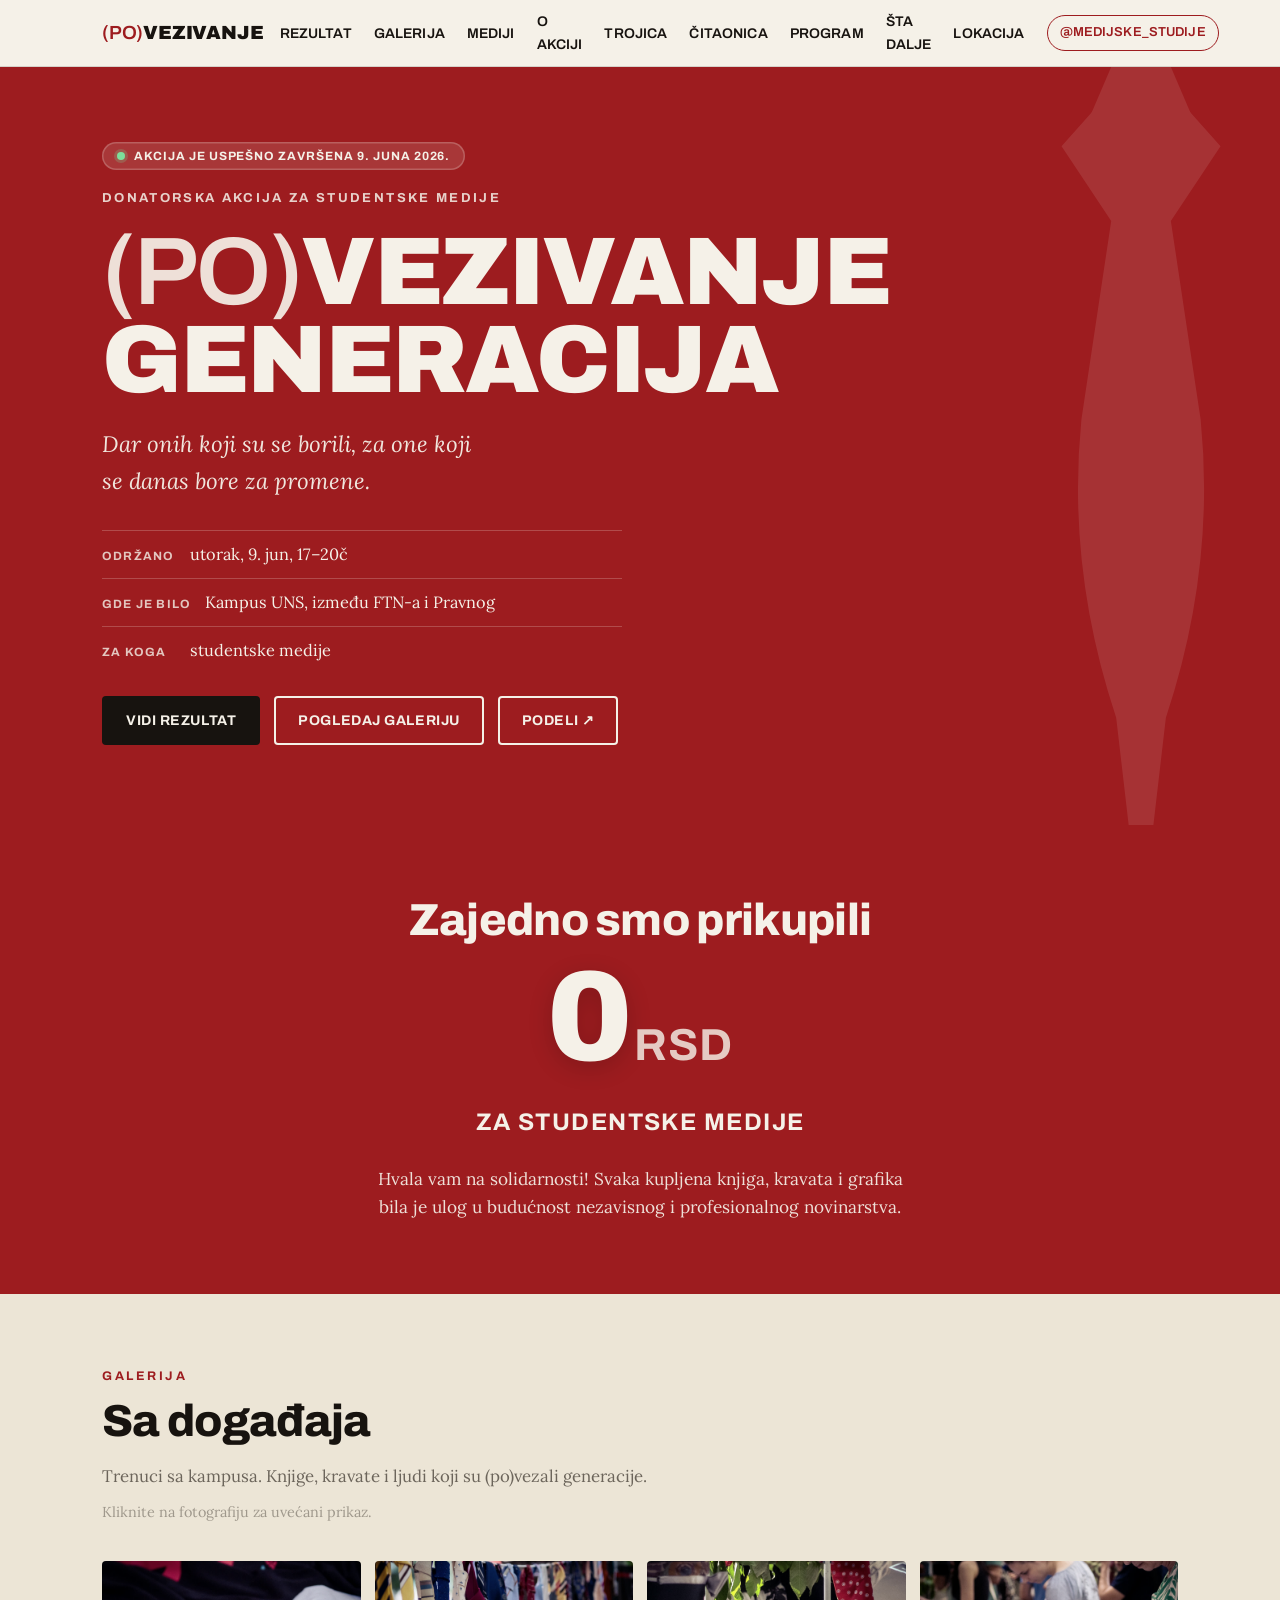
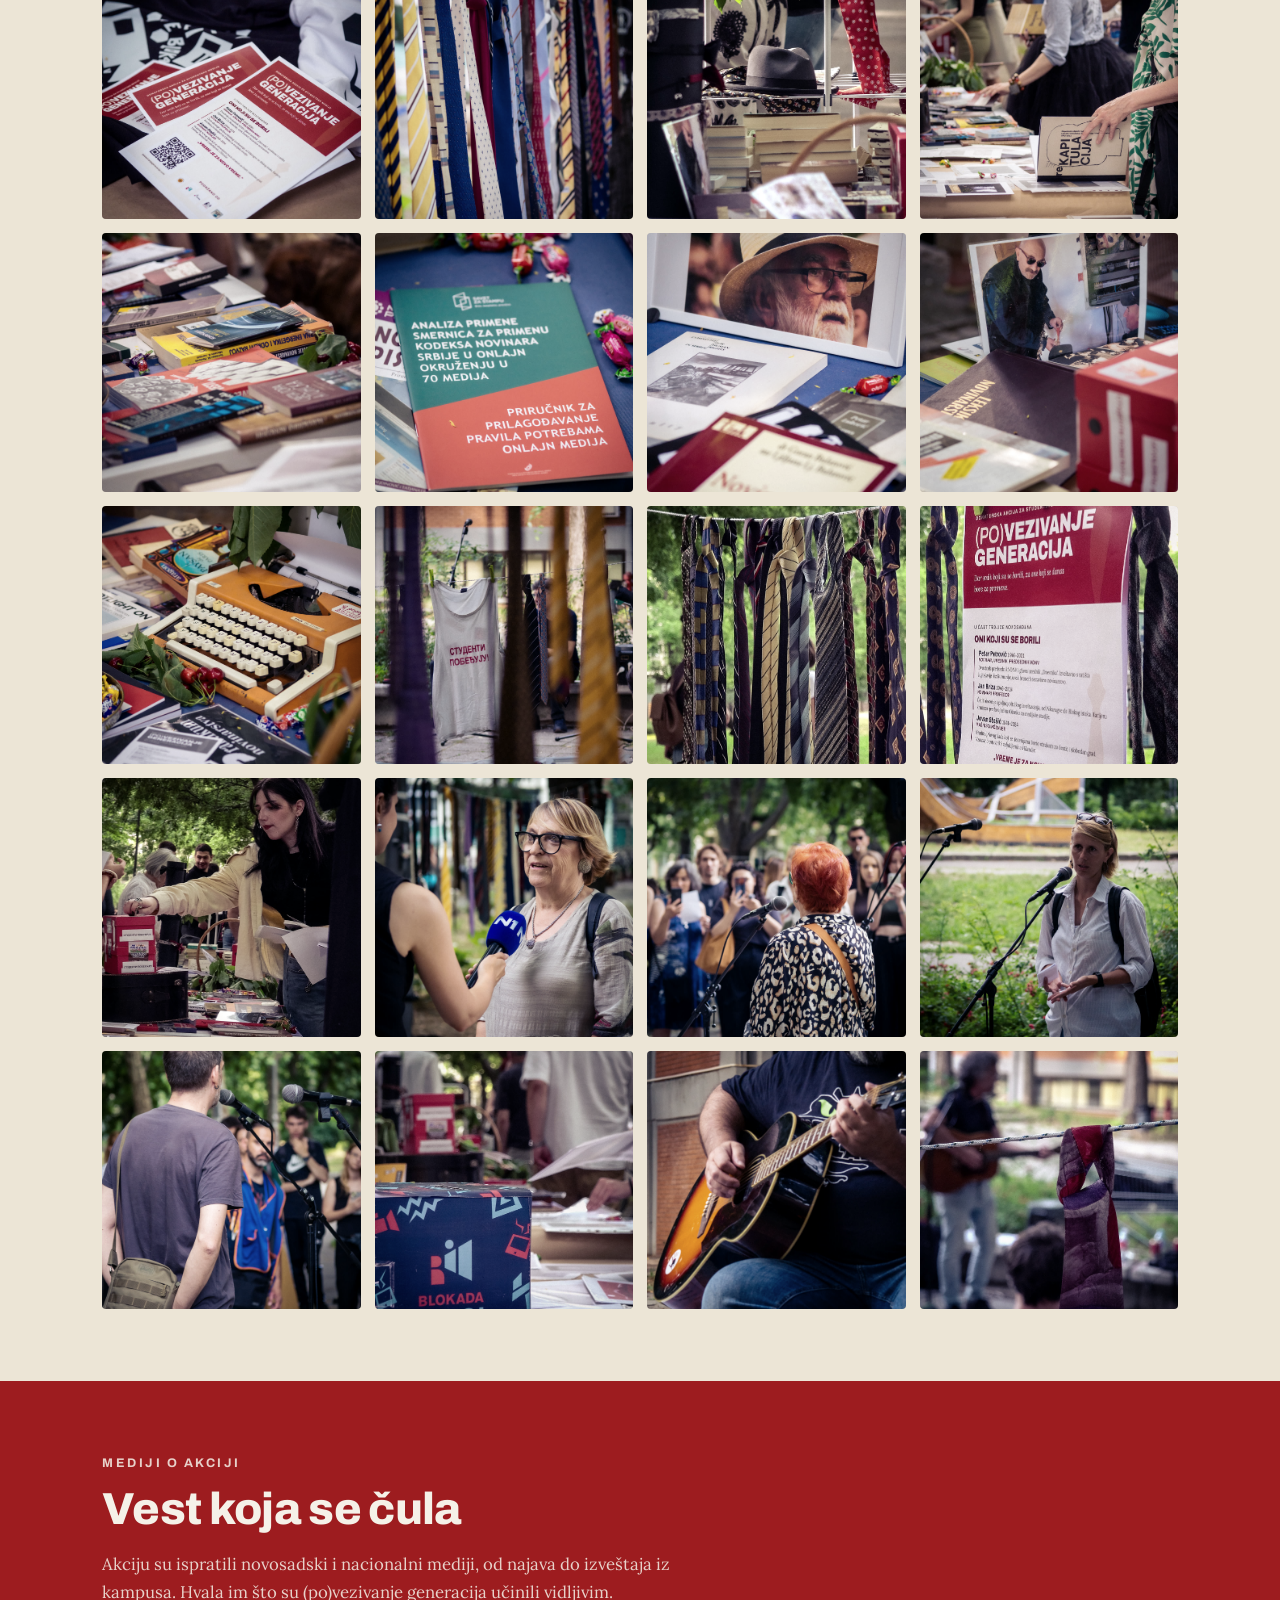
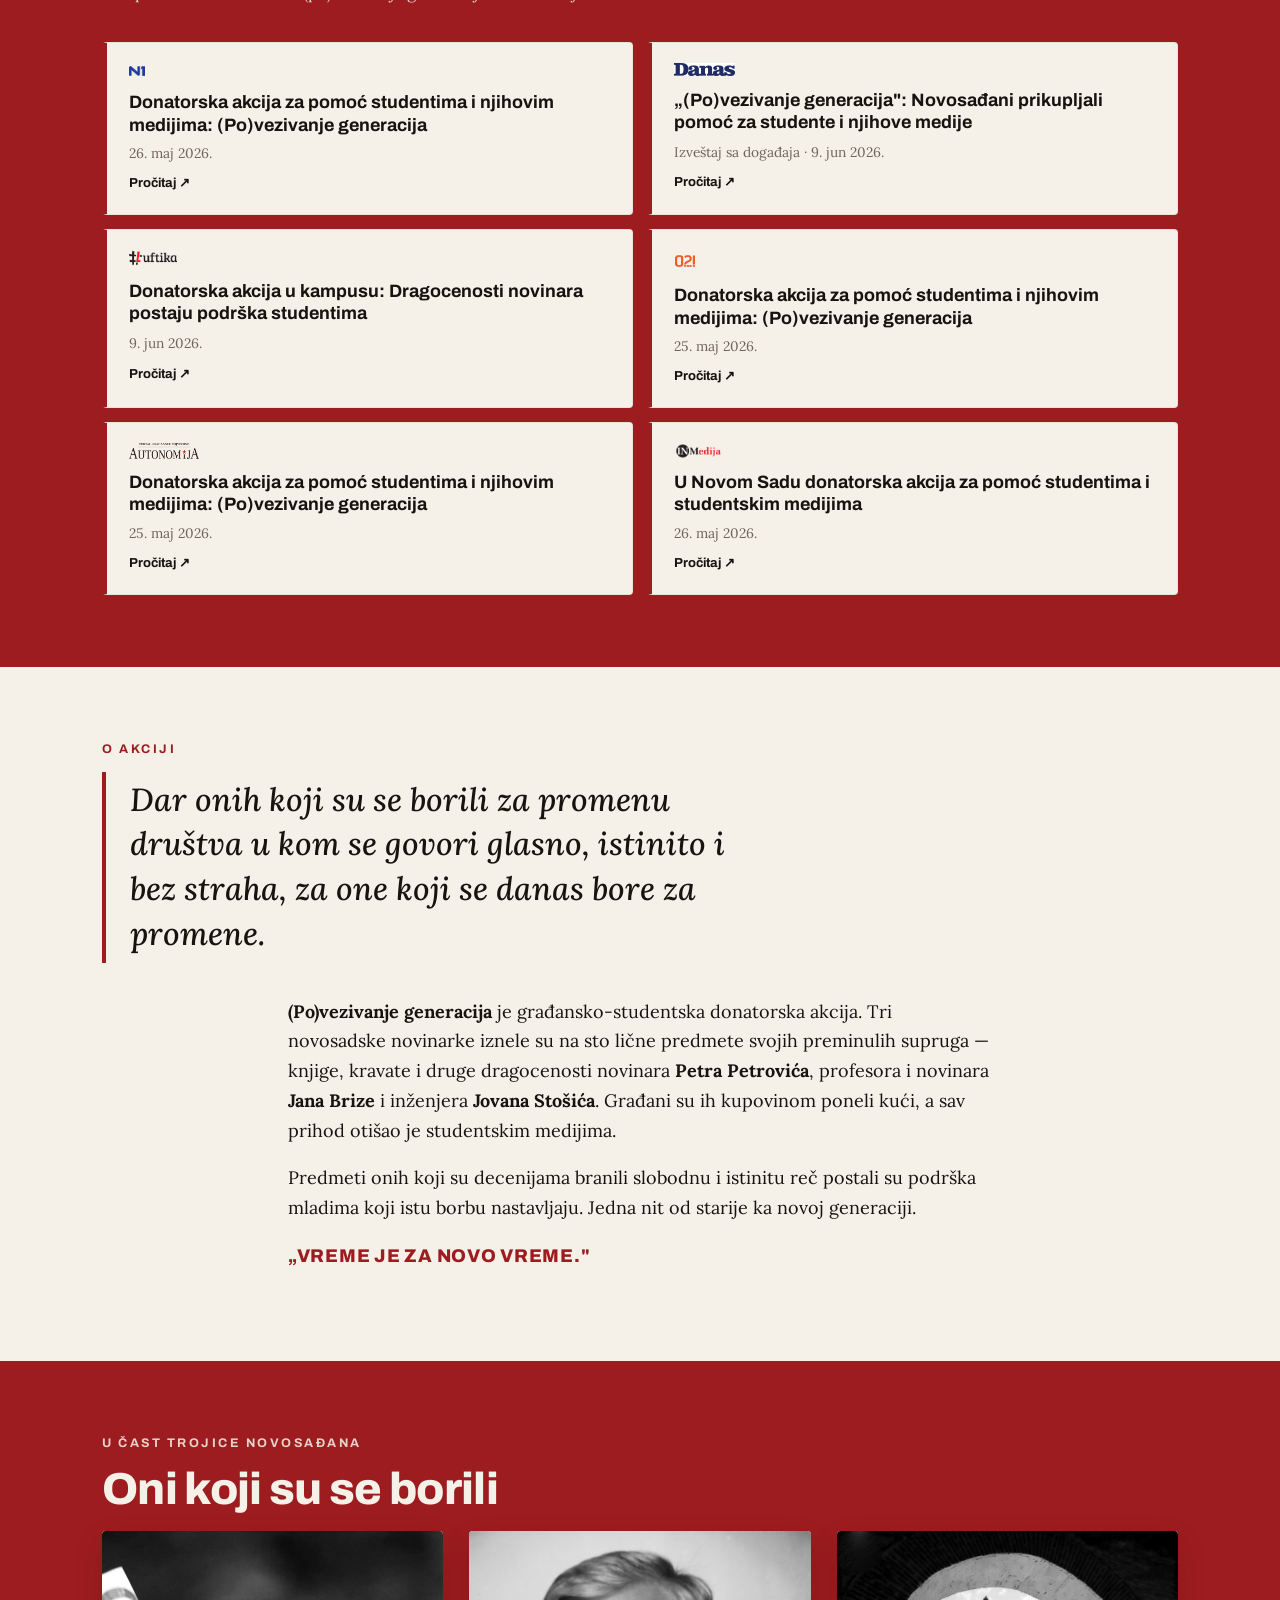
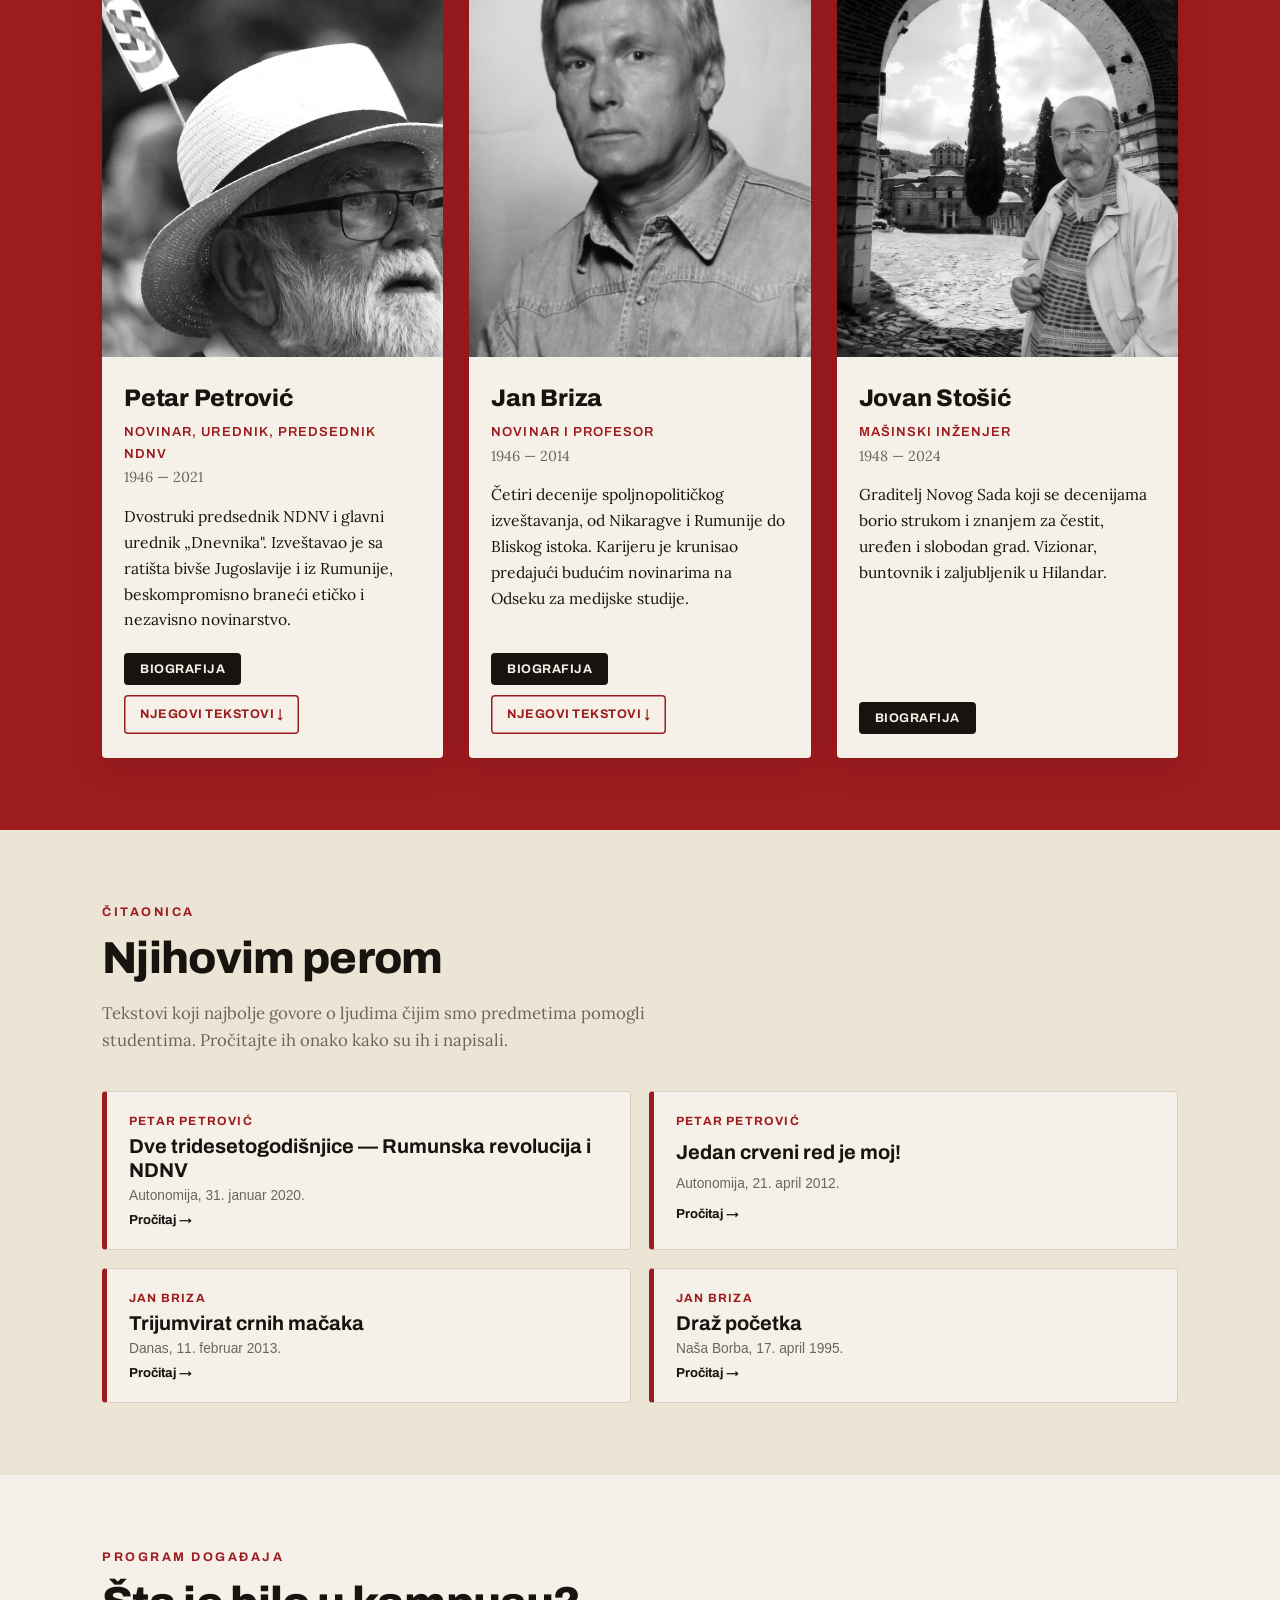
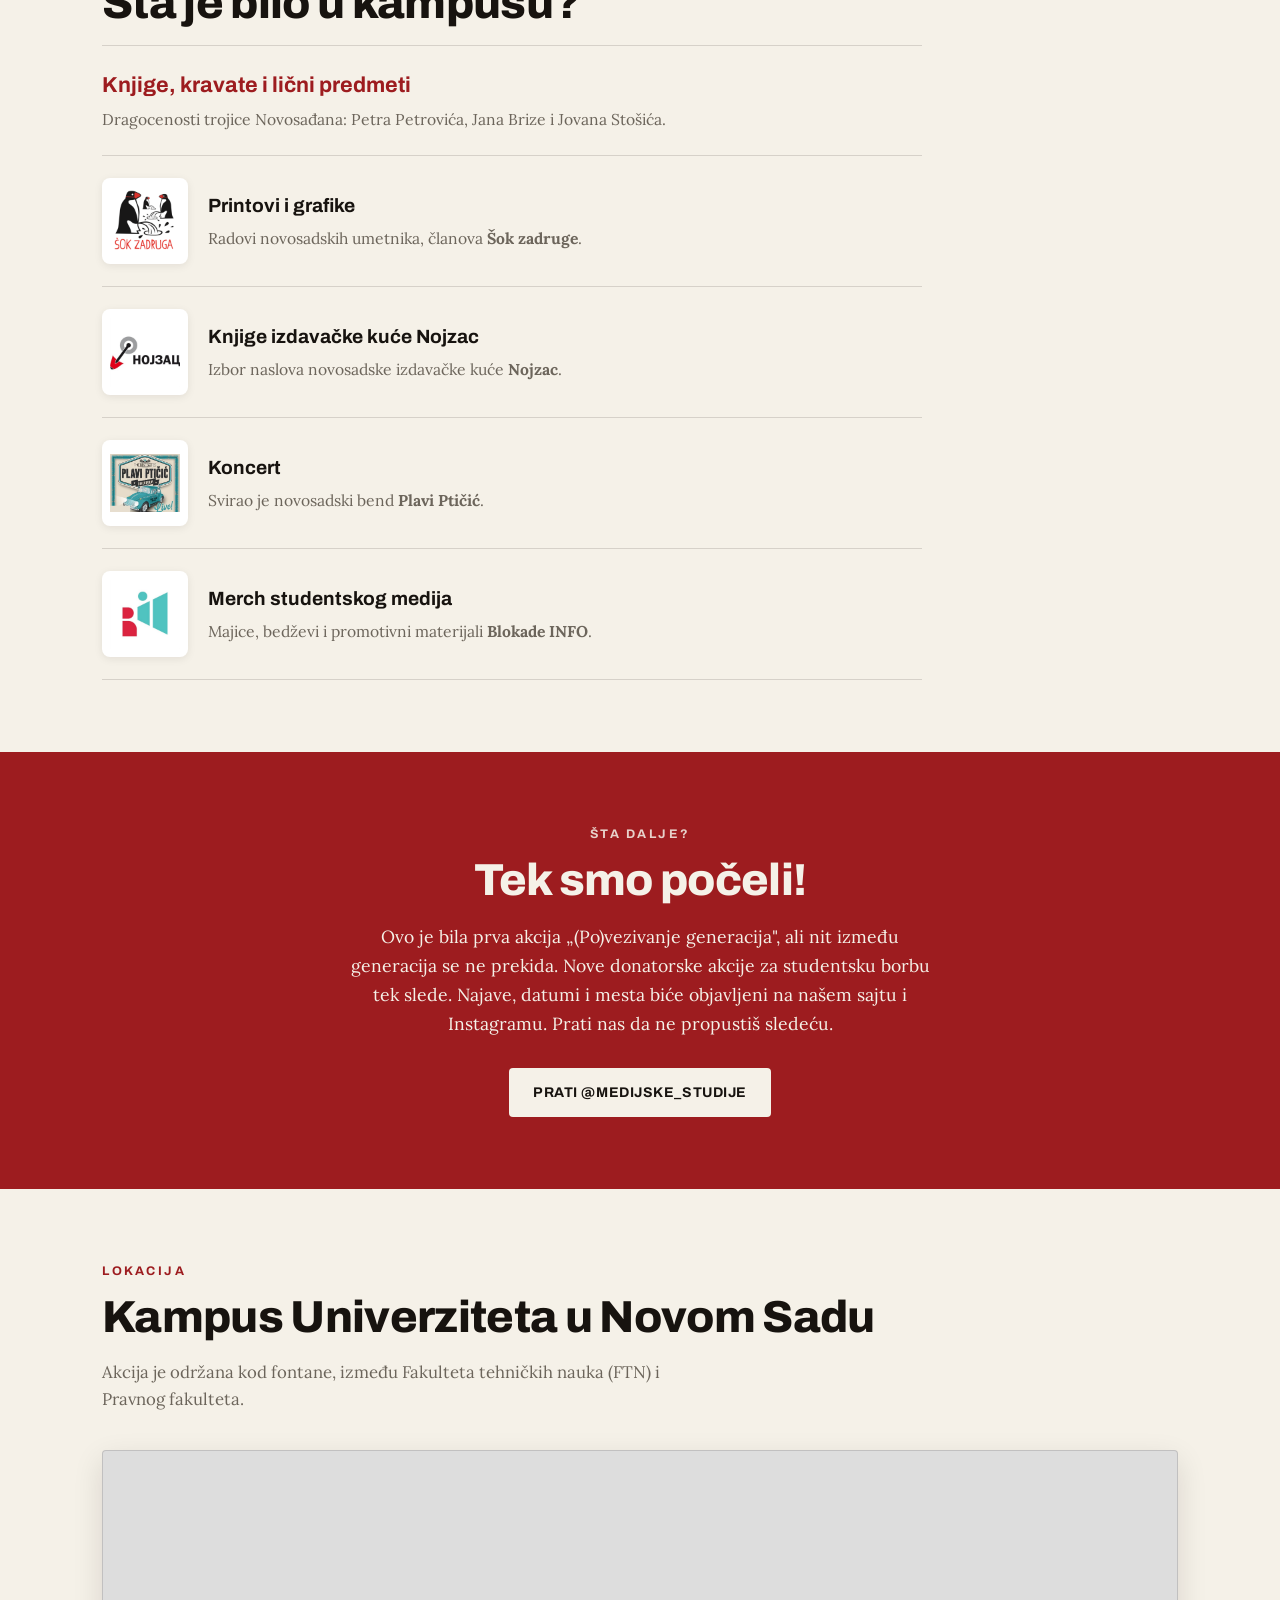
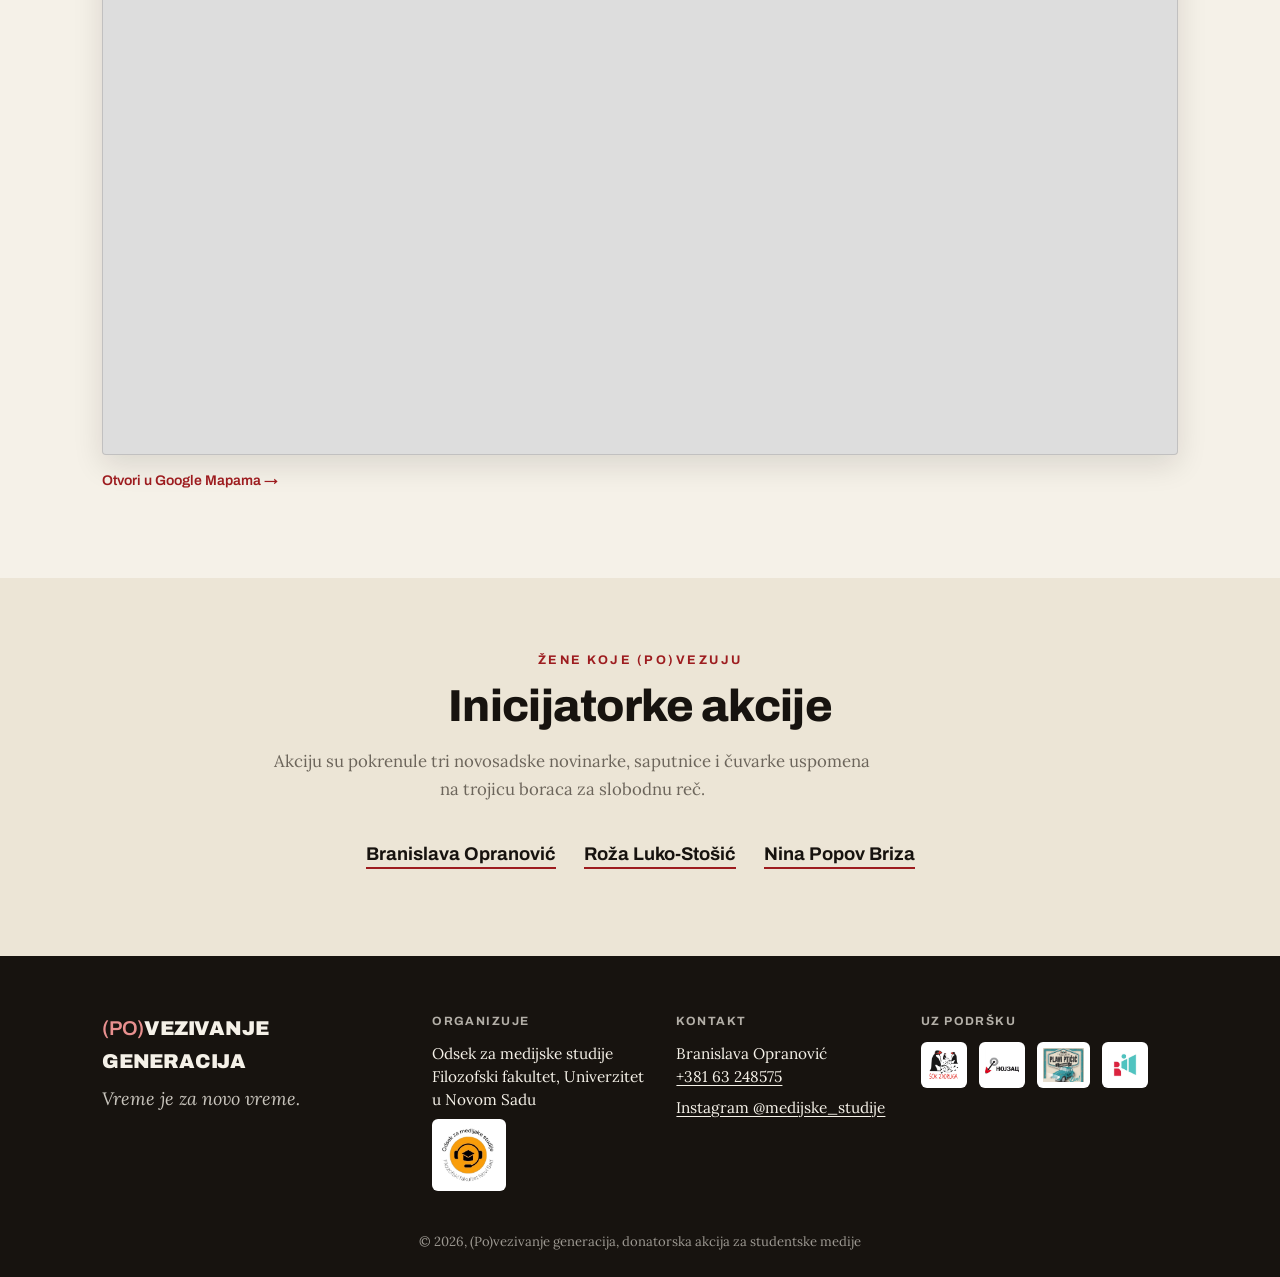
==== index.html @ 86c363d5 "Tekst: izbačena reč 'bila' ('je građansko-studentska donatorska akcija') Co-Authored-By: Claude Opus" ====
<!DOCTYPE html>
<html lang="sr">
<head>
  <meta charset="UTF-8" />
  <meta name="viewport" content="width=device-width, initial-scale=1.0" />
  <title>(Po)vezivanje generacija — donatorska akcija za studentske medije</title>
  <meta name="description" content="Donatorska akcija za studentske medije održana 9. juna 2026. na Kampusu UNS. Zajedno smo prikupili 171.210 RSD za studentske medije. Knjige, kravate i lični predmeti novinara Petra Petrovića, profesora Jana Brize i inženjera Jovana Stošića — dar onih koji su se borili, za one koji se danas bore za promene." />

  <link rel="canonical" href="https://povezivanjegeneracija.com/" />

  <!-- Open Graph / social (LinkTree, Instagram, Viber) -->
  <meta property="og:type" content="website" />
  <meta property="og:url" content="https://povezivanjegeneracija.com/" />
  <meta property="og:title" content="(Po)vezivanje generacija" />
  <meta property="og:description" content="Donatorska akcija za studentske medije održana 9. juna 2026. na Kampusu UNS. Zajedno smo prikupili 171.210 RSD. Hvala vam na solidarnosti!" />
  <meta property="og:image" content="https://povezivanjegeneracija.com/assets/img/pera-portret.jpg" />
  <meta property="og:locale" content="sr_RS" />
  <meta property="og:site_name" content="(Po)vezivanje generacija" />
  <meta name="theme-color" content="#9d1c1f" />

  <!-- Twitter -->
  <meta name="twitter:card" content="summary_large_image" />
  <meta name="twitter:title" content="(Po)vezivanje generacija" />
  <meta name="twitter:description" content="Donatorska akcija za studentske medije održana 9. juna 2026. na Kampusu UNS. Zajedno smo prikupili 171.210 RSD. Hvala vam na solidarnosti!" />
  <meta name="twitter:image" content="https://povezivanjegeneracija.com/assets/img/pera-portret.jpg" />

  <!-- Favicon -->
  <link rel="icon" href="favicon.svg" type="image/svg+xml" />
  <link rel="icon" href="favicon-32.png" sizes="32x32" type="image/png" />
  <link rel="icon" href="favicon-16.png" sizes="16x16" type="image/png" />
  <link rel="apple-touch-icon" href="apple-touch-icon.png" />

  <link rel="preconnect" href="https://fonts.googleapis.com" />
  <link rel="preconnect" href="https://fonts.gstatic.com" crossorigin />
  <link href="https://fonts.googleapis.com/css2?family=Archivo:wght@500;600;700;800;900&family=Lora:ital,wght@0,400;0,500;0,600;1,400;1,500&display=swap" rel="stylesheet" />
  <link rel="stylesheet" href="css/style.css?v=20260622e" />
</head>
<body>

<!-- ================= NAV ================= -->
<header class="nav" id="top">
  <div class="nav__inner">
    <a href="#top" class="brand" aria-label="Početak">
      <span class="brand__po">(PO)</span><span class="brand__rest">VEZIVANJE</span>
    </a>
    <nav class="nav__links" id="navLinks">
      <a href="#rezultat">Rezultat</a>
      <a href="#galerija">Galerija</a>
      <a href="#mediji">Mediji</a>
      <a href="#akcija">O akciji</a>
      <a href="#trojica">Trojica</a>
      <a href="#citaonica">Čitaonica</a>
      <a href="#program">Program</a>
      <a href="#dalje">Šta dalje</a>
      <a href="#lokacija">Lokacija</a>
      <a class="nav__ig" href="https://instagram.com/medijske_studije" target="_blank" rel="noopener" aria-label="Instagram @medijske_studije">@medijske_studije</a>
    </nav>
    <button class="nav__toggle" id="navToggle" aria-label="Meni" aria-expanded="false">
      <span></span><span></span><span></span>
    </button>
  </div>
</header>

<!-- ================= HERO ================= -->
<section class="hero" id="hero">
  <div class="hero__bg" aria-hidden="true">
    <!-- stilizovana kravata kao motiv -->
    <svg class="hero__tie" viewBox="0 0 120 360" preserveAspectRatio="xMidYMid meet" aria-hidden="true">
      <path d="M60 4 L92 40 L72 70 L84 150 Q90 210 70 270 L60 356 L50 270 Q30 210 36 150 L48 70 L28 40 Z" />
      <path class="hero__tie-knot" d="M48 8 L72 8 L84 36 L60 58 L36 36 Z" />
    </svg>
  </div>

  <div class="hero__content">
    <p class="badge badge--done"><span class="badge__dot" aria-hidden="true"></span>Akcija je uspešno završena 9. juna 2026.</p>
    <p class="hero__eyebrow">Donatorska akcija za studentske medije</p>
    <h1 class="hero__title">
      <span class="hero__po">(PO)</span>VEZIVANJE<br />GENERACIJA
    </h1>
    <p class="hero__sub">Dar onih koji su se borili, za one koji se danas bore za promene.</p>

    <ul class="hero__facts">
      <li><span class="fact__k">Održano</span><span class="fact__v">utorak, 9. jun, 17–20č</span></li>
      <li><span class="fact__k">Gde je bilo</span><span class="fact__v">Kampus UNS, između FTN‑a i Pravnog</span></li>
      <li><span class="fact__k">Za koga</span><span class="fact__v">studentske medije</span></li>
    </ul>

    <div class="hero__cta">
      <a class="btn btn--solid" href="#rezultat">Vidi rezultat</a>
      <a class="btn btn--ghost" href="#galerija">Pogledaj galeriju</a>
      <button type="button" class="btn btn--ghost" data-share>Podeli ↗</button>
    </div>
  </div>
</section>

<!-- ================= REZULTAT AKCIJE ================= -->
<section class="section section--red result" id="rezultat">
  <div class="wrap center">
    <h2 class="section__title section__title--light">Zajedno smo prikupili</h2>
    <p class="result__amount">
      <span class="result__num" data-count="171210">0</span>
      <span class="result__cur">RSD</span>
    </p>
    <p class="result__for">za studentske medije</p>
    <p class="result__note">
      Hvala vam na solidarnosti! Svaka kupljena knjiga, kravata i grafika
      bila je ulog u budućnost nezavisnog i profesionalnog novinarstva.
    </p>

    <!-- ZAHVALNICA / izjava inicijatorki — struktura je spremna; ubaci tekst i potpis pa otkomentariši:
    <blockquote class="thanks">
      <p class="thanks__quote">„Ovde ide kratka izjava/zahvalnica inicijatorki akcije."</p>
      <p class="thanks__sign">— Inicijatorke akcije</p>
    </blockquote>
    -->
  </div>
</section>

<!-- ================= GALERIJA ================= -->
<section class="section section--cream" id="galerija">
  <div class="wrap">
    <p class="kicker">Galerija</p>
    <h2 class="section__title">Sa događaja</h2>
    <p class="section__intro">
      Trenuci sa kampusa. Knjige, kravate i ljudi koji su (po)vezali generacije.
    </p>
    <p class="section__hint">Kliknite na fotografiju za uvećani prikaz.</p>

    <div class="gallery" id="gallery">
      <button class="gallery__item" data-full="assets/img/galerija/01.jpg" aria-label="Otvori fotografiju 1">
        <img src="assets/img/galerija/01.jpg" alt="Sa događaja (Po)vezivanje generacija — fotografija 1" loading="lazy" />
      </button>
      <button class="gallery__item" data-full="assets/img/galerija/02.jpg" aria-label="Otvori fotografiju 2">
        <img src="assets/img/galerija/02.jpg" alt="Sa događaja (Po)vezivanje generacija — fotografija 2" loading="lazy" />
      </button>
      <button class="gallery__item" data-full="assets/img/galerija/03.jpg" aria-label="Otvori fotografiju 3">
        <img src="assets/img/galerija/03.jpg" alt="Sa događaja (Po)vezivanje generacija — fotografija 3" loading="lazy" />
      </button>
      <button class="gallery__item" data-full="assets/img/galerija/04.jpg" aria-label="Otvori fotografiju 4">
        <img src="assets/img/galerija/04.jpg" alt="Sa događaja (Po)vezivanje generacija — fotografija 4" loading="lazy" />
      </button>
      <button class="gallery__item" data-full="assets/img/galerija/05.jpg" aria-label="Otvori fotografiju 5">
        <img src="assets/img/galerija/05.jpg" alt="Sa događaja (Po)vezivanje generacija — fotografija 5" loading="lazy" />
      </button>
      <button class="gallery__item" data-full="assets/img/galerija/06.jpg" aria-label="Otvori fotografiju 6">
        <img src="assets/img/galerija/06.jpg" alt="Sa događaja (Po)vezivanje generacija — fotografija 6" loading="lazy" />
      </button>
      <button class="gallery__item" data-full="assets/img/galerija/07.jpg" aria-label="Otvori fotografiju 7">
        <img src="assets/img/galerija/07.jpg" alt="Sa događaja (Po)vezivanje generacija — fotografija 7" loading="lazy" />
      </button>
      <button class="gallery__item" data-full="assets/img/galerija/08.jpg" aria-label="Otvori fotografiju 8">
        <img src="assets/img/galerija/08.jpg" alt="Sa događaja (Po)vezivanje generacija — fotografija 8" loading="lazy" />
      </button>
      <button class="gallery__item" data-full="assets/img/galerija/09.jpg" aria-label="Otvori fotografiju 9">
        <img src="assets/img/galerija/09.jpg" alt="Sa događaja (Po)vezivanje generacija — fotografija 9" loading="lazy" />
      </button>
      <button class="gallery__item" data-full="assets/img/galerija/10.jpg" aria-label="Otvori fotografiju 10">
        <img src="assets/img/galerija/10.jpg" alt="Sa događaja (Po)vezivanje generacija — fotografija 10" loading="lazy" />
      </button>
      <button class="gallery__item" data-full="assets/img/galerija/11.jpg" aria-label="Otvori fotografiju 11">
        <img src="assets/img/galerija/11.jpg" alt="Sa događaja (Po)vezivanje generacija — fotografija 11" loading="lazy" />
      </button>
      <button class="gallery__item" data-full="assets/img/galerija/12.jpg" aria-label="Otvori fotografiju 12">
        <img src="assets/img/galerija/12.jpg" alt="Sa događaja (Po)vezivanje generacija — fotografija 12" loading="lazy" />
      </button>
      <button class="gallery__item" data-full="assets/img/galerija/13.jpg" aria-label="Otvori fotografiju 13">
        <img src="assets/img/galerija/13.jpg" alt="Sa događaja (Po)vezivanje generacija — fotografija 13" loading="lazy" />
      </button>
      <button class="gallery__item" data-full="assets/img/galerija/14.jpg" aria-label="Otvori fotografiju 14">
        <img src="assets/img/galerija/14.jpg" alt="Sa događaja (Po)vezivanje generacija — fotografija 14" loading="lazy" />
      </button>
      <button class="gallery__item" data-full="assets/img/galerija/15.jpg" aria-label="Otvori fotografiju 15">
        <img src="assets/img/galerija/15.jpg" alt="Sa događaja (Po)vezivanje generacija — fotografija 15" loading="lazy" />
      </button>
      <button class="gallery__item" data-full="assets/img/galerija/16.jpg" aria-label="Otvori fotografiju 16">
        <img src="assets/img/galerija/16.jpg" alt="Sa događaja (Po)vezivanje generacija — fotografija 16" loading="lazy" />
      </button>
      <button class="gallery__item" data-full="assets/img/galerija/17.jpg" aria-label="Otvori fotografiju 17">
        <img src="assets/img/galerija/17.jpg" alt="Sa događaja (Po)vezivanje generacija — fotografija 17" loading="lazy" />
      </button>
      <button class="gallery__item" data-full="assets/img/galerija/18.jpg" aria-label="Otvori fotografiju 18">
        <img src="assets/img/galerija/18.jpg" alt="Sa događaja (Po)vezivanje generacija — fotografija 18" loading="lazy" />
      </button>
      <button class="gallery__item" data-full="assets/img/galerija/19.jpg" aria-label="Otvori fotografiju 19">
        <img src="assets/img/galerija/19.jpg" alt="Sa događaja (Po)vezivanje generacija — fotografija 19" loading="lazy" />
      </button>
      <button class="gallery__item" data-full="assets/img/galerija/20.jpg" aria-label="Otvori fotografiju 20">
        <img src="assets/img/galerija/20.jpg" alt="Sa događaja (Po)vezivanje generacija — fotografija 20" loading="lazy" />
      </button>
    </div>
  </div>
</section>

<!-- ================= MEDIJI O AKCIJI ================= -->
<section class="section section--red" id="mediji">
  <div class="wrap">
    <p class="kicker kicker--light">Mediji o akciji</p>
    <h2 class="section__title section__title--light">Vest koja se čula</h2>
    <p class="section__intro">
      Akciju su ispratili novosadski i nacionalni mediji, od najava do izveštaja iz kampusa.
      Hvala im što su (po)vezivanje generacija učinili vidljivim.
    </p>

    <div class="press">
      <a class="press__item" href="https://n1info.rs/vesti/donatorska-akcija-za-pomoc-studentima-i-njihovim-medijima-povezivanje-generacija/" target="_blank" rel="noopener">
        <img class="press__logo" src="assets/logos/press/n1.png" alt="N1" loading="lazy" width="120" height="48">
        <span class="press__title">Donatorska akcija za pomoć studentima i njihovim medijima: (Po)vezivanje generacija</span>
        <span class="press__meta">26. maj 2026.</span>
        <span class="press__cta">Pročitaj ↗</span>
      </a>

      <a class="press__item" href="https://www.danas.rs/vesti/drustvo/povezivanje-generacija-novosadjani-prikupljali-pomoc-za-studente-i-njihove-medije/" target="_blank" rel="noopener">
        <img class="press__logo press__logo--danas" src="assets/logos/press/danas.png" alt="Danas" loading="lazy" width="120" height="48">
        <span class="press__title">„(Po)vezivanje generacija": Novosađani prikupljali pomoć za studente i njihove medije</span>
        <span class="press__meta">Izveštaj sa događaja · 9. jun 2026.</span>
        <span class="press__cta">Pročitaj ↗</span>
      </a>

      <a class="press__item" href="https://luftika.rs/donacije-studenti-kampus/" target="_blank" rel="noopener">
        <img class="press__logo" src="assets/logos/press/luftika.png" alt="Luftika" loading="lazy" width="120" height="48">
        <span class="press__title">Donatorska akcija u kampusu: Dragocenosti novinara postaju podrška studentima</span>
        <span class="press__meta">9. jun 2026.</span>
        <span class="press__cta">Pročitaj ↗</span>
      </a>

      <a class="press__item" href="https://www.021.rs/novi-sad/vesti/444437/donatorska-akcija-za-pomoc-studentima-i-njihovim-medijima-povezivanje-generacija" target="_blank" rel="noopener">
        <img class="press__logo press__logo--021" src="assets/logos/press/021.png" alt="021" loading="lazy" width="120" height="48">
        <span class="press__title">Donatorska akcija za pomoć studentima i njihovim medijima: (Po)vezivanje generacija</span>
        <span class="press__meta">25. maj 2026.</span>
        <span class="press__cta">Pročitaj ↗</span>
      </a>

      <a class="press__item" href="https://autonomija.info/donatorska-akcija-za-pomoc-studentima-i-njihovim-medijima-povezivanje-generacija/" target="_blank" rel="noopener">
        <img class="press__logo" src="assets/logos/press/autonomija.png" alt="Autonomija" loading="lazy" width="120" height="48">
        <span class="press__title">Donatorska akcija za pomoć studentima i njihovim medijima: (Po)vezivanje generacija</span>
        <span class="press__meta">25. maj 2026.</span>
        <span class="press__cta">Pročitaj ↗</span>
      </a>

      <a class="press__item" href="https://inmedija.rs/u-novom-sadu-donatorska-akcija-za-pomoc-studentima-i-studentskim-medijima/" target="_blank" rel="noopener">
        <img class="press__logo" src="assets/logos/press/in-medija.png" alt="IN Medija" loading="lazy" width="120" height="48">
        <span class="press__title">U Novom Sadu donatorska akcija za pomoć studentima i studentskim medijima</span>
        <span class="press__meta">26. maj 2026.</span>
        <span class="press__cta">Pročitaj ↗</span>
      </a>
    </div>
  </div>
</section>

<!-- ================= O AKCIJI ================= -->
<section class="section section--paper" id="akcija">
  <div class="wrap">
    <p class="kicker">O akciji</p>
    <blockquote class="lead">
      Dar onih koji su se borili za promenu društva u kom se govori glasno, istinito i bez straha,
      za one koji se danas bore za promene.
    </blockquote>
    <div class="prose prose--center">
      <p>
        <strong>(Po)vezivanje generacija</strong> je građansko‑studentska donatorska akcija.
        Tri novosadske novinarke iznele su na sto lične predmete svojih preminulih supruga —
        knjige, kravate i druge dragocenosti novinara <strong>Petra Petrovića</strong>,
        profesora i novinara <strong>Jana Brize</strong> i inženjera <strong>Jovana Stošića</strong>.
        Građani su ih kupovinom poneli kući, a sav prihod otišao je studentskim medijima.
      </p>
      <p>
        Predmeti onih koji su decenijama branili slobodnu i istinitu reč postali su podrška
        mladima koji istu borbu nastavljaju. Jedna nit od starije ka novoj generaciji.
      </p>
      <p class="parola">„Vreme je za novo vreme."</p>
    </div>
  </div>
</section>

<!-- ================= TROJICA ================= -->
<section class="section section--red" id="trojica">
  <div class="wrap">
    <p class="kicker kicker--light">U čast trojice Novosađana</p>
    <h2 class="section__title section__title--light">Oni koji su se borili</h2>

    <div class="cards">
      <!-- PETAR -->
      <article class="card">
        <div class="card__photo">
          <img src="assets/img/pera-portret.jpg" alt="Petar Petrović" loading="lazy" />
        </div>
        <div class="card__body">
          <h3 class="card__name">Petar Petrović</h3>
          <p class="card__role">novinar, urednik, predsednik NDNV</p>
          <p class="card__years">1946 — 2021</p>
          <p class="card__text">
            Dvostruki predsednik NDNV i glavni urednik „Dnevnika". Izveštavao je sa ratišta
            bivše Jugoslavije i iz Rumunije, beskompromisno braneći etičko i nezavisno novinarstvo.
          </p>
          <div class="card__actions">
            <button class="btn btn--small" data-reader="bio-petar">Biografija</button>
            <a class="btn btn--small btn--link" href="#citaonica">Njegovi tekstovi ↓</a>
          </div>
        </div>
      </article>

      <!-- JAN -->
      <article class="card">
        <div class="card__photo">
          <img src="assets/img/briza-portret.jpg" alt="Jan Briza" loading="lazy" />
        </div>
        <div class="card__body">
          <h3 class="card__name">Jan Briza</h3>
          <p class="card__role">novinar i profesor</p>
          <p class="card__years">1946 — 2014</p>
          <p class="card__text">
            Četiri decenije spoljnopolitičkog izveštavanja, od Nikaragve i Rumunije do Bliskog
            istoka. Karijeru je krunisao predajući budućim novinarima na Odseku za medijske studije.
          </p>
          <div class="card__actions">
            <button class="btn btn--small" data-reader="bio-jan">Biografija</button>
            <a class="btn btn--small btn--link" href="#citaonica">Njegovi tekstovi ↓</a>
          </div>
        </div>
      </article>

      <!-- JOVAN -->
      <article class="card">
        <div class="card__photo">
          <img src="assets/img/jovan-portret.jpg" alt="Jovan Stošić" loading="lazy" />
        </div>
        <div class="card__body">
          <h3 class="card__name">Jovan Stošić</h3>
          <p class="card__role">mašinski inženjer</p>
          <p class="card__years">1948 — 2024</p>
          <p class="card__text">
            Graditelj Novog Sada koji se decenijama borio strukom i znanjem za čestit, uređen
            i slobodan grad. Vizionar, buntovnik i zaljubljenik u Hilandar.
          </p>
          <div class="card__actions">
            <button class="btn btn--small" data-reader="bio-jovan">Biografija</button>
          </div>
        </div>
      </article>
    </div>
  </div>
</section>

<!-- ================= ČITAONICA ================= -->
<section class="section section--cream" id="citaonica">
  <div class="wrap">
    <p class="kicker">Čitaonica</p>
    <h2 class="section__title">Njihovim perom</h2>
    <p class="section__intro">
      Tekstovi koji najbolje govore o ljudima čijim smo predmetima pomogli studentima.
      Pročitajte ih onako kako su ih i napisali.
    </p>

    <div class="reads">
      <button class="read" data-reader="tekst-rumunija">
        <span class="read__author">Petar Petrović</span>
        <span class="read__title">Dve tridesetogodišnjice — Rumunska revolucija i NDNV</span>
        <span class="read__meta">Autonomija, 31. januar 2020.</span>
        <span class="read__cta">Pročitaj →</span>
      </button>

      <button class="read" data-reader="tekst-sarajevo">
        <span class="read__author">Petar Petrović</span>
        <span class="read__title">Jedan crveni red je moj!</span>
        <span class="read__meta">Autonomija, 21. april 2012.</span>
        <span class="read__cta">Pročitaj →</span>
      </button>

      <button class="read" data-reader="tekst-trijumvirat">
        <span class="read__author">Jan Briza</span>
        <span class="read__title">Trijumvirat crnih mačaka</span>
        <span class="read__meta">Danas, 11. februar 2013.</span>
        <span class="read__cta">Pročitaj →</span>
      </button>

      <button class="read" data-reader="tekst-draz">
        <span class="read__author">Jan Briza</span>
        <span class="read__title">Draž početka</span>
        <span class="read__meta">Naša Borba, 17. april 1995.</span>
        <span class="read__cta">Pročitaj →</span>
      </button>
    </div>
  </div>
</section>

<!-- ================= PROGRAM ================= -->
<section class="section section--paper" id="program">
  <div class="wrap">
    <p class="kicker">Program događaja</p>
    <h2 class="section__title">Šta je bilo u kampusu?</h2>

    <ul class="program">
      <li class="program__item program__item--lead">
        <div class="program__txt">
          <h3>Knjige, kravate i lični predmeti</h3>
          <p>Dragocenosti trojice Novosađana: Petra Petrovića, Jana Brize i Jovana Stošića.</p>
        </div>
      </li>
      <li class="program__item">
        <div class="program__logo"><img src="assets/logos/sok-zadruga.png" alt="Šok zadruga" loading="lazy" /></div>
        <div class="program__txt">
          <h3>Printovi i grafike</h3>
          <p>Radovi novosadskih umetnika, članova <strong>Šok zadruge</strong>.</p>
        </div>
      </li>
      <li class="program__item">
        <div class="program__logo"><img src="assets/logos/neusatz.jpg" alt="Nojzac" loading="lazy" /></div>
        <div class="program__txt">
          <h3>Knjige izdavačke kuće Nojzac</h3>
          <p>Izbor naslova novosadske izdavačke kuće <strong>Nojzac</strong>.</p>
        </div>
      </li>
      <li class="program__item">
        <div class="program__logo"><img src="assets/logos/plavi-pticic.jpg" alt="Plavi Ptičić" loading="lazy" /></div>
        <div class="program__txt">
          <h3>Koncert</h3>
          <p>Svirao je novosadski bend <strong>Plavi Ptičić</strong>.</p>
        </div>
      </li>
      <li class="program__item">
        <div class="program__logo"><img src="assets/logos/blokada-info.jpg" alt="Blokada INFO" loading="lazy" /></div>
        <div class="program__txt">
          <h3>Merch studentskog medija</h3>
          <p>Majice, bedževi i promotivni materijali <strong>Blokade INFO</strong>.</p>
        </div>
      </li>
    </ul>
  </div>
</section>

<!-- ================= ŠTA DALJE ================= -->
<section class="section section--red" id="dalje">
  <div class="wrap wrap--narrow center">
    <p class="kicker kicker--light">Šta dalje?</p>
    <h2 class="section__title section__title--light">Tek smo počeli!</h2>
    <p class="support__text">
      Ovo je bila prva akcija „(Po)vezivanje generacija", ali nit između generacija se ne prekida.
      Nove donatorske akcije za studentsku borbu tek slede. Najave, datumi i mesta
      biće objavljeni na našem sajtu i Instagramu. Prati nas da ne propustiš sledeću.
    </p>
    <a class="btn btn--solid btn--invert" href="https://instagram.com/medijske_studije" target="_blank" rel="noopener">Prati @medijske_studije</a>
  </div>
</section>

<!-- ================= LOKACIJA ================= -->
<section class="section section--paper" id="lokacija">
  <div class="wrap">
    <p class="kicker">Lokacija</p>
    <h2 class="section__title">Kampus Univerziteta u Novom Sadu</h2>
    <p class="section__intro">Akcija je održana kod fontane, između Fakulteta tehničkih nauka (FTN) i Pravnog fakulteta.</p>
    <div class="map">
      <iframe
        title="Mapa — Kampus UNS"
        src="https://www.openstreetmap.org/export/embed.html?bbox=19.8438%2C45.2428%2C19.8604%2C45.2494&layer=mapnik&marker=45.2461%2C19.8521"
        loading="lazy" referrerpolicy="no-referrer-when-downgrade"></iframe>
    </div>
    <p class="map__link">
      <a href="https://www.google.com/maps/search/?api=1&query=45.2461%2C19.8521" target="_blank" rel="noopener">Otvori u Google Mapama →</a>
    </p>
  </div>
</section>

<!-- ================= INICIJATORKE ================= -->
<section class="section section--cream" id="inicijatorke">
  <div class="wrap wrap--narrow center">
    <p class="kicker">Žene koje (po)vezuju</p>
    <h2 class="section__title">Inicijatorke akcije</h2>
    <p class="section__intro">
      Akciju su pokrenule tri novosadske novinarke, saputnice i čuvarke uspomena na trojicu boraca
      za slobodnu reč.
    </p>
    <ul class="initiators">
      <li><span class="initiators__name">Branislava Opranović</span></li>
      <li><span class="initiators__name">Roža Luko‑Stošić</span></li>
      <li><span class="initiators__name">Nina Popov Briza</span></li>
    </ul>
  </div>
</section>

<!-- ================= FOOTER ================= -->
<footer class="footer" id="footer">
  <div class="wrap footer__grid">
    <div class="footer__brand">
      <p class="footer__word"><span class="brand__po">(PO)</span>VEZIVANJE GENERACIJA</p>
      <p class="footer__parola">Vreme je za novo vreme.</p>
    </div>
    <div class="footer__col">
      <h4>Organizuje</h4>
      <p>Odsek za medijske studije<br />Filozofski fakultet, Univerzitet u Novom Sadu</p>
      <img class="footer__orglogo" src="assets/logos/medijske-studije.jpg" alt="Odsek za medijske studije" loading="lazy" />
    </div>
    <div class="footer__col">
      <h4>Kontakt</h4>
      <p>Branislava Opranović<br /><a href="tel:+38163248575">+381 63 248575</a></p>
      <p><a href="https://instagram.com/medijske_studije" target="_blank" rel="noopener">Instagram @medijske_studije</a></p>
    </div>
    <div class="footer__col footer__partners">
      <h4>Uz podršku</h4>
      <div class="footer__logos">
        <img src="assets/logos/sok-zadruga.png" alt="Šok zadruga" loading="lazy" />
        <img src="assets/logos/neusatz.jpg" alt="Nojzac" loading="lazy" />
        <img src="assets/logos/plavi-pticic.jpg" alt="Plavi Ptičić" loading="lazy" />
        <img src="assets/logos/blokada-info.jpg" alt="Blokada INFO" loading="lazy" />
      </div>
    </div>
  </div>
  <p class="footer__copy">© 2026, (Po)vezivanje generacija, donatorska akcija za studentske medije</p>
</footer>

<!-- ================= MODAL ================= -->
<div class="modal" id="modal" hidden>
  <div class="modal__overlay" data-close></div>
  <div class="modal__dialog" role="dialog" aria-modal="true" aria-labelledby="modalTitle">
    <button class="modal__close" data-close aria-label="Zatvori">×</button>
    <div class="modal__body" id="modalBody"></div>
  </div>
</div>

<!-- ================= LIGHTBOX (galerija) ================= -->
<div class="lightbox" id="lightbox" hidden>
  <div class="lightbox__overlay" data-lb-close></div>
  <button class="lightbox__close" data-lb-close aria-label="Zatvori">×</button>
  <button class="lightbox__nav lightbox__nav--prev" data-lb-prev aria-label="Prethodna">‹</button>
  <figure class="lightbox__figure" role="dialog" aria-modal="true" aria-label="Uvećana fotografija">
    <img class="lightbox__img" id="lightboxImg" src="" alt="" />
    <figcaption class="lightbox__count" id="lightboxCount"></figcaption>
  </figure>
  <button class="lightbox__nav lightbox__nav--next" data-lb-next aria-label="Sledeća">›</button>
</div>

<!-- ================= SADRŽAJ ZA MODAL (skriveno) ================= -->

<!-- BIO: PETAR -->
<template id="bio-petar">
  <article class="doc">
    <p class="doc__eyebrow">Biografija</p>
    <h2 class="doc__title">Petar Petrović</h2>
    <p class="doc__sub">novinar, urednik, predsednik NDNV, 1946 — 2021</p>
    <figure class="doc__fig">
      <img src="assets/img/pera-portret.jpg" alt="Petar Petrović" />
    </figure>
    <div class="doc__text">
      <p class="doc__strong">Veliki borac za slobodu medija, istinu i pravdu.</p>
      <p>Kolega i prijatelj, borac za etičko i nezavisno novinarstvo. Kao izuzetan novinar i urednik ostavio je neizbrisiv trag u novinarstvu i borbi za medijske slobode.</p>
      <p>Petar Petrović rođen je u Varvarinu 18. aprila 1946. godine. Predsednik Nezavisnog društva novinara Vojvodine (NDNV) bio je od 2000. do 2004. godine, u dva mandata. Bio je glavni i odgovorni urednik lista „Dnevnik", takođe u dva mandata. Novinarsko i uredničko znanje i čast s posebnim ponosom i naročitom posvećenošću delio je s kolegama i u listovima „Naša Borba", „Danas" i „Nezavisni građanski list", čiji je urednik bio za vreme velike borbe građanske Vojvodine protiv Miloševićevog režima i ratnohuškačkog govora mržnje u medijima u Srbiji pre i za vreme jugoslovenskog pokolja.</p>
      <p>Njegova beskompromisna borba tokom devedesetih za etičko novinarstvo, a nakon pada Miloševićevog režima za podizanje kvaliteta lista „Dnevnik", ostaće večno u pamćenju novinarske zajednice.</p>
      <p>Kolege ga pamte kao urednika u pravom smislu te reči — koji je umeo da sasluša novinara, podrži ga i posavetuje. Bio je principijelan i dosledan u odbrani novinarske profesije i štitio je svoje novinare od političkih napada i pritisaka. Petar Petrović je bio uzor mladim novinarima i pamtićemo ga kao velikog borca za slobodu medija, istinu i pravdu.</p>
    </div>
  </article>
</template>

<!-- BIO: JAN -->
<template id="bio-jan">
  <article class="doc">
    <p class="doc__eyebrow">Biografija</p>
    <h2 class="doc__title">Jan Briza</h2>
    <p class="doc__sub">novinar i profesor, 1946 — 2014</p>
    <figure class="doc__fig">
      <img src="assets/img/briza-portret.jpg" alt="Jan Briza" />
    </figure>
    <div class="doc__text">
      <p>Profesionalni put Jana Brize, tokom četiri decenije, kretao se od novosadskog lista „Dnevnik" — u kome je od 1975. bio novinar, a zatim i urednik spoljnopolitičke rubrike — do mesta predavača i nastavnika veština na Odseku za medijske studije Filozofskog fakulteta Univerziteta u Novom Sadu, od 2006. godine.</p>
      <p>U međuvremenu bio je slobodni novinar u novosadskom nedeljniku „Nezavisni", novinar u listu „Naša Borba" (Beograd), dopisnik Novinske agencije Beta (Beograd), nemačkog radija Dojče Vele (Keln) i britanskih elektronskih novina Institute for War and Peace Reporting (IWPR) iz Londona, te šef novosadske kancelarije Fonda za humanitarno pravo. Bio je saradnik lista „Danas", povremeno je pisao za sarajevsko „Oslobođenje", beogradske nedeljnike NIN i „Vreme" i zagrebački „Danas". Prevodio je sa engleskog i španskog jezika.</p>
      <p>Kao spoljnopolitički novinar i specijalni dopisnik izveštavao je sa ratišta u Nikaragvi (1984), Baršunaste revolucije u Čehoslovačkoj (1988), Decembarske revolucije u Rumuniji (1989) i političkih zbivanja u Evropi (Mađarska, Rumunija, Italija, Španija i Kipar), Severnoj i Srednjoj Americi (SAD, Meksiko i Nikaragva), na Bliskom istoku (Irak, Kuvajt, Sirija, Jordan i Izrael) i u Africi (Zimbabve, Alžir i Libija). Doživljene tragične događaje tokom boravka u Temišvaru u vreme Decembarske revolucije u Rumuniji pretočio je u knjigu „Rumunija: Golgota i spasenje", koju je „Dnevnik" objavio 1990.</p>
      <p>Kao politički oponent Slobodanu Miloševiću, godinama je kao kolumnista nedeljnika „Nezavisni" pisao o pogubnosti tadašnje politike; ti tekstovi objedinjeni su u knjizi „Ko će s Miloševićem?" (NDNV, 1996). Knjigu „Prozor" (NDNV, 2008) posvetio je alternativnom TV dnevniku koji je tokom mesec dana 1991. svako veče u 19.30 „emitovan" s prozora NDNV‑a u Zmaj Jovinoj ulici, suprotstavljajući se ratnohuškačkoj propagandi režima na državnoj televiziji.</p>
      <p>Rad na Odseku za medijske studije Filozofskog fakulteta doživljavao je kao krunu svoje novinarske karijere, uvek ističući koliko uživa u društvu tog mladog, pametnog i poletnog sveta. Jedan od predmeta koje je predavao budućim novinarima bio je Izveštavanje u kriznim i ratnim uslovima. Uvek je bio ponosan na svoje studente, a uverena sam da bi tako bilo i sada, kada se mnogi od onih koji su studirali na Odseku za medijske studije u Novom Sadu, kao izveštači TV N1, Nove, lista „Danas", Radija 021 i drugih nezavisnih medija, zaista nalaze na prvoj liniji „fronta". Istu borbu časno vode i profesori i saradnici Odseka za medijske studije Filozofskog fakulteta. Deo te borbe čine svakako i akcije sadašnjih studenata sa svih univerziteta u Srbiji, čija je jedna od parola — Vreme je za novo vreme. Ova akcija „Knjige i kravate" samo je simbolični doprinos toj borbi za novo vreme i pomoć studentskim medijima, u ime onih kojih više nema sa nama, a svakako bi bili deo sadašnjih protesta.</p>
      <p class="doc__sign">— Nina Popov Briza, Novi Sad, 9. juna 2026.</p>
    </div>
  </article>
</template>

<!-- BIO: JOVAN -->
<template id="bio-jovan">
  <article class="doc">
    <p class="doc__eyebrow">Biografija</p>
    <h2 class="doc__title">Jovan Stošić</h2>
    <p class="doc__sub">mašinski inženjer, 1948 — 2024</p>
    <figure class="doc__fig">
      <img src="assets/img/jovan-portret.jpg" alt="Jovan Stošić na Hilandaru" />
    </figure>
    <div class="doc__text">
      <p class="doc__strong">Decenije borbe za Novi Sad strukom i znanjem.</p>
      <p>Jovan Janje Stošić — u duši i srcu sanjar, vizionar zagledan u budućnost, strastveni slobodar i buntovnik; na javi Novosađanin, inženjer, graditelj. Iz te dve krajnosti, od sna do slobode, vodio je našu zajedničku, društvenu i svoju sopstvenu borbu protiv Miloševićevog režima. Govorio je da ne može da dozvoli da njegova i sva ostala deca odrastaju u ratnohuškačkom, nacionalističkom i korumpiranom društvu. U toj borbi, na protestima i na ulici, proveli smo decenije. Zbog uverenja i stavova otpuštani smo s posla, ne jednom.</p>
      <p>Pobedivši režim koji je sejao smrt i glad, preživevši inflaciju, ratove i bombardovanje, zdušno je svakodnevno praktikovao sva svoja inženjerska znanja stečena na Mašinskom fakultetu u Novom Sadu. Tokom radnog veka u Zavodu za izgradnju grada i u Vodovodu pokazao je organizacione i upravljačke sposobnosti i strukom doprineo razvoju Novog Sada. Borio se da Novi Sad bude grad u kojem se gradi samo uz dozvole, čestito i planski; da bude dovoljno vode i da bude ispravna; da grad bude uređen i čist, da se zelenilo sadi, a ne uništava.</p>
      <p>Otac Jovan, kako su ga zvale kolege, bio je strasni zaljubljenik u Hilandar. Često je tamo odlazio i pomagao obnovu manastira, i pre i posle požara. A pre svega, bio je nežni, brižni otac dva sina i deda troje unuka — voljeni suprug jedne „novinarčice", kako mi je iz milošte govorio.</p>
      <p>Jovan bi bio ponosan na današnje studente, posebno mašinstva, koji se bespoštedno bore za pravila i ugled struke. Uverena sam da bi želeo da njegove omiljene kravate i knjige, kroz ovu akciju, podrže hrabru borbu studenata koji — pobeđuju. Do pobede!</p>
      <p class="doc__sign">— Roža Luko Stošić, novinarka, Novi Sad, 3. juna 2026.</p>
    </div>
  </article>
</template>

<!-- TEKST: RUMUNIJA -->
<template id="tekst-rumunija">
  <article class="doc">
    <p class="doc__eyebrow">Petar Petrović, Autonomija, 31. januar 2020.</p>
    <h2 class="doc__title">Dve tridesetogodišnjice — Rumunska revolucija i NDNV</h2>
    <figure class="doc__fig">
      <img src="assets/img/pera-rumunija.jpg" alt="Petar Petrović, Rumunija 1989." />
      <figcaption>Decembar 1989, Temišvar — izveštavanje sa rumunske revolucije.</figcaption>
    </figure>
    <div class="doc__text">
      <p>Tri decenije nije kratko vreme da se dogodi ona fiziološka neminovnost pa da pamet, mudrost, znanje, hrabrost… stignu iz digestivnog trakta u glavu. Na žalost, to se nama nije dogodilo — već smo nastavili da tavorimo na dnu svih lestvica: od BDP‑a, školskog znanja, standarda, medijskih sloboda…</p>
      <p>Nismo ni na korak od istočnih komšija koji su platu doterali do 900 evra, naspram naše polovine tog iznosa. Ovde narod kaže „biće bolje kada na vrbi rodi grožđe". I nikako da se to dogodi — na ulici ili u skupštini, u opljačkanim fabrikama i gradovima, školama s hologramima i bez toaleta, megalopolisima na vodi, gradovima s arsenom iz česme… I Rumuni imaju svoju frazu na grožđane vrbe — „desiće se kada na topoli rode kruške". I rodile su, veoma bogato.</p>
      <p>Nekako krajem decembra pre 30 godina našli smo se na putu između naše granice i Temišvara. Skoro prazan drum, dug i ravan, opkoljen drvoredima topola okićenih kruškama. Odmah se videlo da je jesen u Banatu bila bogata — bogata tvrdom namerom da se dočepaju delića slobode, makar ona bila, na početku, samo rupa na zastavi s koje su isečeni socijalistički simboli. Granicu smo prešli bez problema (vozač i fotoreporter, po odluci glavnog urednika „Dnevnika" — što sam bio ja), a prvi susret s naoružanim ljudima dogodio se već na putu. Crvena marama oko „kalašnjikova" sve nam je rekla. U Temišvaru nas je dočekao jedan od najboljih novinara „Dnevnika", urednik spoljnopolitičke rubrike, zanatski stasao izveštavajući o borbi s narko‑mafijom u Južnoj Americi. Sada smo već bili ozbiljna ekipa, iz koje je Briza istiskivao svaki strah i nije napuštao hotel dok se ne obrije — dok je sprat ispod nas goreo od đuladi iz tenka Sekuritatee.</p>
      <p>Bilo je gusto, ali smo ipak svakodnevno slali izveštaje uz pomoć kolega koji su već tada imali satelitske telefone. Legali smo pod zaustavljene tenkove bez goriva, koji su bili jedina zaštita od tanadi teškog kalibra. Da bismo pretrčali ulicu široku jedva 50 metara, morali smo vojnicima da napunimo po tri okvira metaka kako bi držali pod vatrom prozore s „junacima" Sekuritate. Srećom, bili smo mlađi i brzi — ne brži od metka, ali dobro zaštićeni kontravatrom.</p>
      <h3 class="doc__h3">Granica</h3>
      <p>Neko će možda zapitati zašto ovi fragmenti sećanja nisu objavljeni u listu koji me je poslao u Rumuniju. E pa — niko me nije poslao, to sam učinio pravom glavnog urednika. I još nešto: čim pomenem list u kojem sam dva puta bio na čelu, zadrhte mi stomak i ruka.</p>
      <p>Neobično se ponašala i naša policija, odnosno njen tajni deo: nisu imali pojma da su novinari iz prvog komšiluka u krvavoj Rumuniji, ali čim smo se vratili kući zvali su nas na specijalni razgovor. Jedino pitanje bilo je kakva je situacija na granici. Oni nisu imali pojma — baš kao ni mi.</p>
      <p>Imao sam tu nesreću da prođem mnoga regionalna ratišta i često čujem pitanje — gde je bilo najgore. Moje „frontovsko" iskustvo kaže da je to bila Rumunija. Najkrvoločnija: ubijanje po kratkom postupku, naročito Čaušeskuu vernih policajaca, bez suđenja… Piramide leševa, majka rasporena pa ušivena žicom, na njoj žicom povezano novorođenče; na nekoliko koraka od nas pao je kolporter „Slobodnog Banata"… Listovi su se razleteli na decembarskom vetru, simbolično krvavi, ali neuhvatljivi. Glavni na vlasti skončali su u jednom svinjcu, nakon ekspresnog suđenja. I onda se i tamo dogodio armagedon revolucije — korupcija, kriminal, afere…</p>
      <p>Zašto porediti dve tridesetogodišnjice — rumunske revolucije i NDNV? U Rumuniji su pobedili mladi i hrabri, dobro infiltrirani u sistem, pre svega bezbednosti i vojske. Da su mediji značajni u promenama naučili smo odavno, još za Miloševićeva vakta, ali znanja nikada dosta. Rumuni su prvo prekinuli TV program i prenosili revoluciju uživo. Ovde je glavni politički gaf bio što je neko štapom lupio po tabli RTV Novi Sad. Izlazio je list „Nezavisni", nedeljni i dnevni, i stotine ljudi se okupljalo ispod prozora NDNV‑a. Nije bilo džipova, masnih kragni i krstača, ubica neiživljenih u ratovima.</p>
      <p class="doc__strong">Ja imam samo dve želje: da gledam N1 i da ove godine još bolje rode kruške u Srbiji.</p>
      <p class="doc__foot">(Autonomija) — Autor je bio dva mandata predsednik NDNV i dva puta glavni urednik „Dnevnika".</p>
    </div>
  </article>
</template>

<!-- TEKST: SARAJEVO -->
<template id="tekst-sarajevo">
  <article class="doc">
    <p class="doc__eyebrow">Petar Petrović, Autonomija, 21. april 2012.</p>
    <h2 class="doc__title">Jedan crveni red je moj!</h2>
    <div class="doc__text">
      <p>11541. Ne brojevi, već imena koja nisam znao. Ali sam ih gledao. Bar prvi red crvenih stolica smatram nekako svojim. I ubeđen sam da nisam ništa uradio za njih — ne bar onoliko koliko je trebalo prvih aprilskih dana pre dvadeset godina, kada sam se, sa još jednim kolegom iz tadašnjeg i, na žalost, i sada sličnog „Dnevnika", našao na prvoj vreloj liniji na brdima oko Sarajeva. Kažem „sličnog Dnevnika", jer i sada u njemu sede i vode kobajagi umerenu građansku politiku isti oni koji su me pre dve decenije maltretirali i naterali da koji mesec kasnije napustim list i otisnem se u potpuno nesigurne vode nezavisnog novinarstva — „Nezavisnog", „Naše borbe", „Danasa". Da se kojim slučajem desila lustracija, ne bi danas u toj redakciji bilo nikoga ko se seća šta je sve brisao tih još zimskih dana iz izveštaja sa Romanije, iz Sokolca, Čajniča, Rogatice, Višegrada… Svi oni sada nešto uređuju, sede u foteljama, imaju autorske emisije.</p>
      <p>Čini mi se besmislenim svako sećanje na Sarajevo, baš kao i uspomene na „smešni mali rat" u Sloveniji (bilo bi tako, da nije poginulih), krvavi pir Vukovara i Slavonije ili policijska istrebljenja na ulicama Prištine deset godina pre Lukavice, Grbavice, Igmana ili Trebevića… Četiri godine pre toga — Temišvar i slika majke s mrtvim detetom na stomaku zašivenom žicom.</p>
      <p>Opasnost od patetike vreba pri svakom sećanju, baš kao i sa svake crvene stolice u sarajevskoj glavnoj ulici. A naročito s onih stoličica od kojih svaka ima dečje ime. Ali ne treba se stideti niti bežati od patetike. Ona je tu da stegne u grlu i vredi ako bar nekoga podseti da u Sarajevu tih aprilskih dana nije počeo „genocid nad Srbima", kako to neki prevrću činjenice zaboravljajući da nas ima još živih. Bar onih koji su videli početak. Kraj znaju svi (pre)ostali.</p>
      <p>Nosilac sam „značajne" novinarske akreditacije br. 001, koju mi je potpisao izvesni fabrikant laži s Pala, ondašnji šef tek zamišljene agencije „Srna". Uz Slavišu Lekića i još jednog čoveka, bio sam na Palama tih snežnih i vlažnih aprilskih dana 1992, ubeđen da ću uspeti da iz Sarajeva izvučem bar deo familije — tetku, sestru i brata — više predosećajući nego znajući šta se sprema. Nisam uspeo, jer oni nisu verovali. A ja sam znao onog trena kada sam video kako ondašnja jugo‑vojska guseničarima prevlači automobile krcate sitnim nameštajem, jorganima, albumima slika iz nekog prošlog i srećnijeg vremena — i istovaruje zolje, puške i streljivo onima u rovovima.</p>
      <p>Sećam se puta do Pala, noći u hladnom hotelu u Čajniču čiju su kafanu podelili na dva dela — islamski i pravoslavni — i s tih položaja štektali jezicima, a dva dana kasnije i olovom. Nosim još u glavi (samo u glavi, jer se neko u „Dnevniku" potrudio da uništi sve foto‑negative) sliku čoveka s kokardom kako mladom Muslimanu, studentu iz Beograda, otima 100 maraka jedva skrckanih da plati stanarinu — uz pretnju novinarima da se ne usude to objaviti. Ne može, ma koliko se trudio da sećanje smestim u kutak glave koji ne posećujem često, nestati ni slika prebijenih u lokalnom zatvoru, kasnije nestalih bez priziva pravde i suđenja.</p>
      <p>Možda i najgore što me pohodi poslednjih dana, jer za te ljude nema ni crvenih stolica u Sarajevu: uz put, na padini u školskom dvorištu, grupa od pedesetak do gole kože svučenih muškaraca. Temperatura u minusu, a oni stoje postrojeni, s odelima složenim na gomilice pored — posebno odeća, posebno novac, satovi, lančići. Bez prizvuka sumnje, oni s kokardama kažu da je to grupa koju su presreli i koja se navodno sprema za pokolj Srba po Sarajevu. O konačnoj sudbini nisam imao dilemu. Nemam je ni sada.</p>
      <p>Pale, brdski gradić sav u maskirnim odelima. Nova vlast pazi i te kako na formu: akreditacija i moj broj 001, vođenje po položajima, posmatranje napada na muslimansku kasarnu, pres‑konferencije bez nepoželjnih pitanja. Vodi nas Srbin s Pala i kaže: „Ne bojte se, okolni Muslimani su moje komšije, sve ih dobro poznajem!" Odjednom počinju da krckaju grančice oko nas. Metak. Pitamo vodiča otkud to, kad reče da ga poznaju. Odgovara: „Poznaju mene, ali ne i vas…" Duhovito i opasno.</p>
      <p>Uveče smo na velikoj pres‑konferenciji u domu kulture. Govore četvorica mladića koje su Alijini borci menjali za šefa obezbeđenja. S „naše strane" — momci okrivljeni da su pucali u masu s terase hotela „Holidej in". Odbijaju svaku sumnju; navodno su se provodili po Sarajevu pa odlučili da prespavaju u hotelu. Jedino nerado priznaju da su, ili bar većina njih, bili zaposleni u fabrici „Zrak" — vojnom pogonu u kome se, između ostalog, proizvodila i snajperska optika. U to vreme o Hagu nije bilo ni reči.</p>
      <p>Da su metak i slovo od istog materijala — olova — i da isto ubijaju, uverio sam se vrlo brzo. Nisam mogao da verujem da su, kasnije pristigli, dopisnici jednog beogradskog lista snimili „dobrovoljce" kako spasavaju srpsku nejač — prava, dinamična fotka s izbrijanim vojnicima, mašinkom u jednoj i bebom u drugoj ruci. Žao mi je što sam onda izgrdio našeg fotoreportera — kasnije su nam priznali da je sve bila čista režija, snimljena na Palama, uz šank lokalne kafane.</p>
      <p class="doc__strong">I tako je počela da se pravi najkrvavija niska ljudskih života. Njih 11541.</p>
      <p>Bio sam u Sarajevu još jednom tokom opsade. Na Grbavici sam stekao prijatelja Željka, čiji roditelji dve godine nisu znali šta je s njim i njihovom ćerkom udaljenom koju stotinu metara. Predstavljajući se kao sveštenik konfesije koja šalje pomoć Sarajevu, pokušao sam da stignem do Marindvora. Brzo su me pročitali. Tada sam, opet u maglovitoj noći, video senke snajperista. Siguran sam da su oni samo senke. Ljudi — nikako.</p>
      <h3 class="doc__h3">Kako sam smenjen</h3>
      <p>Tadašnji glavni urednik „Dnevnika" odlučio je da radim kao noćni urednik i ubacujem najnovije vesti. Jedne noći stigla je „proširena" informacija agencije „Srna" da je u Sarajevu ubijen Raša Radovanović, evropski košarkaški centar — da mu je u podrumu odsečena glava i da borci njome igraju fudbal. Pozvao sam usred noći sportskog novinara „Dnevnika" da napiše nekoliko reči o košarkašu. Iskusan, hteo je da proveri i pozvao Nikšić, gde je Radovanović imao ordinaciju. Pitao je njegovu majku šta je s Rašom, a ona je odmah odgovorila: „Eto ga ispred kuće, u kafani." Ubrzo se i sam Radovanović javio.</p>
      <p>Telefonirao sam odmah u „Srnu" i rekao da vest nije tačna. Tražili su da im se Radovanović lično javi i potvrdi da je živ. Sutradan su sve novine, osim „Dnevnika", na naslovnoj strani donele vest o ubistvu košarkaša. „Dnevnik" je napisao da to nije istina.</p>
      <p>Pozvao me je urednik. Naivno ubeđen da ću dobiti pohvalu za profesionalan rad, dobio sam — suspenziju. Uz grdnju: „A šta ti imaš da proveravaš Srnu?" Nedugo zatim dao sam otkaz u „Dnevniku". Netačnu vest do danas niko nije demantovao.</p>
      <p class="doc__foot">(Autonomija)</p>
    </div>
  </article>
</template>

<!-- TEKST: TRIJUMVIRAT -->
<template id="tekst-trijumvirat">
  <article class="doc">
    <p class="doc__eyebrow">Jan Briza, Danas, 11. februar 2013.</p>
    <h2 class="doc__title">Trijumvirat crnih mačaka</h2>
    <div class="doc__text">
      <p>Prvog potpredsednika Vlade Srbije Aleksandra Vučića neki su najpre nazivali „srpskim Eliotom Nesom" – ozbiljno ili posprdno, kako ko – a sada ga mnogi sasvim ozbiljno porede sa ubijenim premijerom Zoranom Đinđićem. Pritom tvrde da je on sada „mladi lav" koji će „spasti Srbiju".</p>
      <p>Na opaske da je Vučićeva politička prošlost puna tamnih mrlja, ovih dana je mogao da se čuje i ovakav odgovor: „Nije važan bekgraund mačke, već da li ona sada lovi ili ne lovi miševe."</p>
      <p>Ova cinična parafraza one čuvene metafore da nije važno da li je mačka bela ili crna, već da li lovi miševe, koju je, svojevremeno, izrekao nekadašnji kineski lider Deng Sjaoping, zaslužuje posebnu pažnju. Evo zašto.</p>
      <p>Metafora o boji mačke i njenoj efikasnosti mnogo je složenija nego što se to u prvi mah čini. Bukvalno shvaćena, ona lako može da odvede na „tanak led" moralno krajnje problematičnog stava da „cilj opravdava sredstvo".</p>
      <p>Poučan primer u tom pogledu pruža i sam Deng Sjaoping, glavni arhitekta kineskog ekonomskog čuda. Isti onaj Deng koji je 1989. godine poslao tenkove na trg Tjen An Men i bukvalno izgazio studente koji su tražili da se zemlja demokratizuje. Da li je taj strašni masakr zaista bio jedino i „opravdano sredstvo" da bi se postigao inače nesporno veoma važan cilj političke stabilnosti i ekonomskog razvoja? Razume se da nije.</p>
      <p>Tu se sada nameće još jedno pitanje. Verovatno najvažnije. Ono glasi: da li je u svesti Kineza jedini cilj bio pun stomak, ili su oni želeli da uživaju i u nekim drugim, isto tako važnim, ako ne i važnijim vrednostima ljudskog bivstvovanja kao što su recimo elementarna ljudska prava? Ta prava su im sistematski uskraćivana i u Dengovo vreme, a i sada. Sudeći po protestima koji su sve učestaliji – očigledno je da mnogi među njima ne nalaze smisao života samo u šaci pirinča.</p>
      <p>Znači, kada se ozbiljno razmotri šta je zapravo pravi cilj, i kakva se sredstva koriste da bi se do njega došlo, onda sledi da nije sasvim svejedno da li je mačka „bela" ili „crna". Prema tome, njena „boja" ne sme tek tako da se zanemari. Jer, od „boje" često zavisi i efikasnost.</p>
      <p>Etičko ponašanje je, prema filozofskoj tradiciji utemeljenoj još u antici sa Sokratom, Platonom i Aristotelom, istovremeno i najracionalnije. Jer, poštovanje pravila „igre" uvodi red, nepoštovanje – haos. To etiku čini veoma značajnom ne samo u politici i ekonomiji nego i u, praktično, svim drugim ljudskim delatnostima. Prema tome, ako je suditi u skladu sa pomenutom filozofskom tradicijom, nije svejedno da li je mačka bela ili crna. Naprotiv. Njena „boja" ili etičko ponašanje, najvažnija je od svih važnih stvari.</p>
      <p>A sad da pređemo na domaći teren. Da vidimo koje je boje danas ovdašnja „mačka", šta ona zapravo lovi i kakve veze ima sa načelom da je etičko ponašanje istovremeno i najracionalnije.</p>
      <p>Ovde sada imamo trijumvirat „crnih mačaka". I gle čuda, sve su one iz, praktično, istog legla nekada glavnih „mačora": Slobodana Miloševića i Vojislava Šešelja. I sve one – bez časnog izuzetka – grubo ignorišu institucije sistema.</p>
      <p>Najistaknutiju ulogu u tom trijumviratu igra, sasvim očigledno, prvi potpredsednik Vlade Srbije Aleksandar Vučić. Šef države Tomislav Nikolić i predsednik Vlade Ivica Dačić tu su samo sporedni „igrači". Razlika između njih dvojice je jedino u tome što Vučić Nikolića ne doživljava kao konkurenta, pa ga, prema tome, neće brutalno zbrisati s političke scene, a Dačića neće oklevati da strpa čak i u zatvor, ako mu se za to ukaže prava prilika i ako mu to politički odgovara.</p>
      <p>Otkud Vučiću tolika moć? Pa otud što je on šef najjače političke stranke u Srbiji, a i zato što, očigledno, uživa podršku pobedničke struje u tajnim službama ove zemlje. Iste one službe koja je, svojevremeno, krojila sudbinu Jugoslavije, a sada i Srbije.</p>
      <p>On svoj uspeh umnogome duguje i Demokratskoj stranci. Preciznije rečeno, njenom kukavičluku i spremnosti da koketira sa svim i svakim, umesto da odlučno zastupa svoje političke stavove.</p>
      <p>Vučić danas dobija i otvorenu podršku Brisela i Vašingtona. Zašto? Ne zato što oni ne pamte njegovu političku prošlost ili imaju iluziju da se naprasno promenio, već zato što su sa njim pronašli zajednički jezik. Oni su shvatili da danas mogu da obezbede mir na Balkanu – a do toga im je ovde najviše stalo – jedino ako za to pridobiju Vučića kao „jakog čoveka Srbije". Vučić je, s druge strane, shvatio da ekonomski i politički može da preživi jedino uz pomoć Brisela i Vašingtona.</p>
      <p class="doc__strong">Ko to ne shvata, taj ne shvata ništa od onoga što se ovde događa.</p>
      <p class="doc__foot">Autor je novinar iz Novog Sada.</p>
      <figure class="doc__fig doc__fig--scan">
        <img src="assets/scans/trijumvirat-original.jpg" alt="Trijumvirat crnih mačaka — originalni novinski isečak, Danas, 11. februar 2013." />
      </figure>
    </div>
  </article>
</template>

<!-- TEKST: DRAŽ POČETKA -->
<template id="tekst-draz">
  <article class="doc">
    <p class="doc__eyebrow">Jan Briza, Naša Borba, 17. april 1995, rubrika „Još jedan ponedeljak"</p>
    <h2 class="doc__title">Draž početka</h2>
    <div class="doc__text">
      <p>Volim ponedeljak. To je dan kada se u „Nezavisnom" dogovaramo o temama za naredni broj. Ponedeljkom planiram i kako da što bolje „pokrijem" događaje o kojima ću tokom nedelje izveštavati za novinsku agenciju Beta. Uživam u tom poslu.</p>
      <p>U „Nezavisnom" pišem kolumnu pod nadnaslovom „Svet i mi", koja je nastala još septembra 1991. godine. U to vreme smo s prozora Nezavisnog društva novinara Vojvodine u Zmaj Jovinoj ulici okupljenim Novosađanima svako veče „emitovali" naš, alternativni TV Dnevnik. Zagovarali smo slobodnu javnu reč i digli glas protiv ratnohuškačke kampanje na državnoj televiziji. U bloku vesti s međunarodne političke scene nastojali smo da uverimo gledaoce „Prozora" da u svetu ne postoji nikakva zavera protiv našeg naroda, da nas niko ne mrzi — već da je u pitanju samo otpor prema agresivnoj politici Miloševićevog režima, i ništa više od toga. Isto to pišem i sada u kolumni „Svet i mi".</p>
      <p>Za Betu se javljam kao dopisnik iz Novog Sada. Jurim vesti. Velika je draž u tom poslu, jer je vest — suština suštine novinarstva.</p>
      <p>Oduvek sam voleo svoj posao. Nikad, međutim, u njemu nisam toliko uživao kao poslednjih nekoliko godina. Stvar je jednostavno u tome što sada radim ono što zaista želim. I, što je isto toliko važno, ako ne i važnije, pri tom sarađujem s kolegama koje uvažavam kao vrhunske profesionalce i koji su mi dragi kao ljudi. Zaista sam srećan što sam s njima učestvovao u rađanju jednog sjajnog nedeljnika i jedne, verujem, velike novinske agencije. Našeg Rojtera.</p>
      <p>Veliku zahvalnost za to dugujem svojim bivšim šefovima u novosadskom „Dnevniku". Da me nisu onako grubo i s onoliko mržnje oterali s posla, ne bih se tako lako oprostio od novina u kojima sam radio 20 godina. I, ko zna, možda ne bih upoznao sve one divne ljude koje je zanimalo jedino šta znam da radim.</p>
      <p>I tako sam — kao u vreme kada sam bio pripravnik — ponovo morao da se borim za svoje mesto pod suncem. Da se „proverim na novinarskom tržištu". A to nije samo veliki profesionalni izazov, nego i sjajna prilika da se čovek dokaže.</p>
      <p>Nadam se da će u neko dogledno vreme i moji bivši šefovi u „Dnevniku" iskusiti svu draž provere na tržištu. Za to se, uostalom, zdušno zalažu na stranicama svog lista — kada su drugi u pitanju.</p>
      <p class="doc__strong">Ne znam samo zašto onda mogućnost da žive od onoga što zaista znaju da rade doživljavaju kao — kaznu nad kaznom.</p>
      <figure class="doc__fig doc__fig--scan">
        <a href="assets/scans/draz-pocetka-original.jpg" target="_blank" rel="noopener">
          <img src="assets/scans/draz-pocetka.jpg" alt="Draž početka — originalni novinski isečak, Naša Borba, 17. april 1995." />
        </a>
      </figure>
    </div>
  </article>
</template>

<!-- ================= STRUKTURNI PODACI (JSON-LD) ================= -->
<script type="application/ld+json">
{
  "@context": "https://schema.org",
  "@type": "Event",
  "name": "(Po)vezivanje generacija — donatorska akcija za studentske medije",
  "description": "Građansko-studentska donatorska akcija za studentske medije Odseka za medijske studije Filozofskog fakulteta UNS. Knjige, kravate i lični predmeti novinara Petra Petrovića, profesora Jana Brize i inženjera Jovana Stošića.",
  "startDate": "2026-06-09T17:00:00+02:00",
  "endDate": "2026-06-09T20:00:00+02:00",
  "eventStatus": "https://schema.org/EventScheduled",
  "eventAttendanceMode": "https://schema.org/OfflineEventAttendanceMode",
  "image": "https://povezivanjegeneracija.com/assets/img/pera-portret.jpg",
  "url": "https://povezivanjegeneracija.com/",
  "location": {
    "@type": "Place",
    "name": "Kampus Univerziteta u Novom Sadu — kod fontane, između FTN-a i Pravnog fakulteta",
    "address": {
      "@type": "PostalAddress",
      "addressLocality": "Novi Sad",
      "addressCountry": "RS"
    },
    "geo": {
      "@type": "GeoCoordinates",
      "latitude": 45.2461,
      "longitude": 19.8521
    }
  },
  "organizer": {
    "@type": "Organization",
    "name": "Odsek za medijske studije, Filozofski fakultet, Univerzitet u Novom Sadu",
    "url": "https://povezivanjegeneracija.com/",
    "sameAs": "https://instagram.com/medijske_studije"
  }
}
</script>

<script src="js/main.js?v=20260622e"></script>
</body>
</html>
---- css/style.css ----
/* ============================================================
   (Po)vezivanje generacija — stil
   Boje i tipografija po posteru: crvena / papir / crna,
   teški grotesk (Archivo) + serif (Lora). Mobile-first.
   ============================================================ */

:root{
  --red:        #9d1c1f;
  --red-dark:   #7c1416;
  --red-deep:   #5f0f12;
  --ink:        #17130f;
  --paper:      #f5f1e8;
  --cream:      #ece5d6;
  --muted:      #6c655b;
  --line:       rgba(23,19,15,.14);
  --line-light: rgba(245,241,232,.22);
  --shadow:     0 10px 30px rgba(23,19,15,.12);
  --maxw:       1120px;
  --r:          4px;
}

*{ box-sizing:border-box; }
html{ scroll-behavior:smooth; scroll-padding-top:64px; }
body{
  margin:0;
  font-family:"Lora", Georgia, serif;
  color:var(--ink);
  background:var(--paper);
  font-size:18px;
  line-height:1.65;
  -webkit-font-smoothing:antialiased;
  text-rendering:optimizeLegibility;
}
img{ max-width:100%; display:block; }
a{ color:var(--red); text-decoration:none; }
a:hover{ text-decoration:underline; }

h1,h2,h3,h4,.brand,.kicker,.btn,.nav__links a,.read__title,.read__cta{
  font-family:"Archivo", Helvetica, Arial, sans-serif;
}

.wrap{ width:100%; max-width:var(--maxw); margin:0 auto; padding:0 22px; }
.wrap--narrow{ max-width:780px; }
.center{ text-align:center; }

/* ---------------- NAV ---------------- */
.nav{
  position:sticky; top:0; z-index:50;
  background:rgba(245,241,232,.94);
  backdrop-filter:saturate(140%) blur(6px);
  border-bottom:1px solid var(--line);
}
.nav__inner{
  max-width:var(--maxw); margin:0 auto; padding:10px 22px;
  display:flex; align-items:center; justify-content:space-between; gap:16px;
}
.brand{
  font-weight:900; font-size:19px; letter-spacing:-.01em;
  color:var(--ink); text-transform:uppercase; white-space:nowrap;
}
.brand:hover{ text-decoration:none; }
.brand__po{ color:var(--red); font-weight:600; }
.brand__rest{ font-weight:900; }

.nav__links{ display:flex; align-items:center; gap:22px; }
.nav__links a{
  color:var(--ink); font-weight:600; font-size:14px;
  letter-spacing:.01em; text-transform:uppercase;
}
.nav__links a:hover{ color:var(--red); text-decoration:none; }
.nav__ig{
  color:var(--red) !important; border:1.5px solid var(--red);
  padding:6px 12px; border-radius:999px; font-size:13px !important;
}
.nav__ig:hover{ background:var(--red); color:#fff !important; }

.nav__toggle{
  display:none; flex-direction:column; gap:5px;
  background:none; border:0; cursor:pointer; padding:8px;
}
.nav__toggle span{ width:24px; height:2.5px; background:var(--ink); border-radius:2px; transition:.25s; }
.nav__toggle[aria-expanded="true"] span:nth-child(1){ transform:translateY(7.5px) rotate(45deg); }
.nav__toggle[aria-expanded="true"] span:nth-child(2){ opacity:0; }
.nav__toggle[aria-expanded="true"] span:nth-child(3){ transform:translateY(-7.5px) rotate(-45deg); }

/* ---------------- HERO ---------------- */
.hero{
  position:relative; overflow:hidden;
  background:var(--red);
  color:var(--paper);
  padding:72px 0 80px;
}
.hero__bg{ position:absolute; inset:0; pointer-events:none; }
.hero__tie{
  position:absolute; right:-10px; top:-20px; height:118%;
  opacity:.10;
}
.hero__tie path{ fill:var(--paper); }
.hero__tie-knot{ fill:var(--paper); }

.hero__content{
  position:relative; z-index:2;
  max-width:var(--maxw); margin:0 auto; padding:0 22px;
}
.hero__eyebrow{
  font-family:"Archivo",sans-serif; font-weight:700; text-transform:uppercase;
  letter-spacing:.18em; font-size:13px; margin:0 0 18px;
  color:var(--paper); opacity:.85;
}
.hero__title{
  font-family:"Archivo",sans-serif; font-weight:900;
  font-size:clamp(2.6rem, 11vw, 6rem); line-height:.92;
  letter-spacing:-.02em; margin:0 0 22px; text-transform:uppercase;
}
.hero__po{ font-weight:600; opacity:.92; }
.hero__sub{
  font-size:clamp(1.05rem,2.6vw,1.4rem); font-style:italic;
  max-width:30ch; margin:0 0 30px; opacity:.95;
}
.hero__facts{ list-style:none; margin:0 0 32px; padding:0; display:grid; gap:10px; max-width:520px; }
.hero__facts li{
  display:flex; gap:14px; align-items:baseline;
  border-top:1px solid var(--line-light); padding-top:10px;
}
.fact__k{
  font-family:"Archivo",sans-serif; font-weight:700; text-transform:uppercase;
  letter-spacing:.1em; font-size:12px; opacity:.8; min-width:74px;
}
.fact__v{ font-size:1.02rem; }
.hero__cta{ display:flex; flex-wrap:wrap; gap:14px; }

/* ---------------- BUTTONS ---------------- */
.btn{
  display:inline-block; cursor:pointer; border:0;
  font-weight:700; text-transform:uppercase; letter-spacing:.04em;
  font-size:14px; padding:13px 24px; border-radius:var(--r);
  transition:.2s; text-align:center;
}
.btn:hover{ text-decoration:none; transform:translateY(-1px); }
.btn--solid{ background:var(--ink); color:var(--paper); }
.btn--solid:hover{ background:#000; }
.btn--invert{ background:var(--paper); color:var(--ink); }
.btn--invert:hover{ background:#fff; color:var(--red); transform:translateY(-3px) scale(1.04); box-shadow:0 14px 30px rgba(0,0,0,.28); }
.btn--invert:active{ transform:translateY(-1px) scale(1.01); }
.btn--ghost{ background:transparent; color:var(--paper); box-shadow:inset 0 0 0 2px var(--paper); }
.btn--ghost:hover{ background:var(--paper); color:var(--red); }
.btn--small{ padding:9px 16px; font-size:12.5px; background:var(--ink); color:var(--paper); }
.btn--small:hover{ background:#000; }
.btn--link{ background:transparent; color:var(--red); box-shadow:inset 0 0 0 1.5px var(--red); }
.btn--link:hover{ background:var(--red); color:#fff; }
.btn:disabled{ cursor:default; opacity:.9; transform:none; }

/* ---------------- BADŽ (status akcije) ---------------- */
.badge{
  display:inline-flex; align-items:center; gap:9px;
  font-family:"Archivo",sans-serif; font-weight:700; text-transform:uppercase;
  letter-spacing:.08em; font-size:12px; line-height:1;
  padding:8px 15px; border-radius:999px; margin:0 0 18px;
}
.badge--done{
  background:rgba(245,241,232,.12); color:var(--paper);
  box-shadow:inset 0 0 0 1.5px var(--line-light);
}
.badge__dot{
  width:8px; height:8px; border-radius:50%; background:#7ddf9b;
  box-shadow:0 0 0 3px rgba(125,223,155,.22);
}

/* ---------------- SECTIONS ---------------- */
.section{ padding:72px 0; }
.section--paper{ background:var(--paper); }
.section--cream{ background:var(--cream); }
.section--red{ background:var(--red); color:var(--paper); }

.kicker{
  font-family:"Archivo",sans-serif; font-weight:700; text-transform:uppercase;
  letter-spacing:.2em; font-size:12.5px; color:var(--red); margin:0 0 12px;
}
.kicker--light{ color:var(--paper); opacity:.85; }
.section__title{
  font-family:"Archivo",sans-serif; font-weight:800;
  font-size:clamp(1.8rem,5vw,2.8rem); line-height:1.05; letter-spacing:-.015em;
  margin:0 0 18px;
}
.section__title--light{ color:var(--paper); }
.section__intro{ max-width:60ch; color:var(--muted); margin:0 0 36px; font-size:1.05rem; }
.section--red .section__intro{ color:rgba(245,241,232,.85); }
.section__hint{ max-width:60ch; color:var(--muted); opacity:.6; margin:-26px 0 36px; font-size:.9rem; }

/* O akciji */
.lead{
  font-family:"Lora",serif; font-style:italic; font-weight:500;
  font-size:clamp(1.35rem,3.6vw,2rem); line-height:1.4;
  border-left:4px solid var(--red); margin:0 0 34px; padding:6px 0 6px 24px;
  max-width:34ch;
}
.prose{ max-width:64ch; }
.prose--center{ margin:0 auto; }
.prose p{ margin:0 0 18px; }
.parola{
  font-family:"Archivo",sans-serif; font-weight:800; text-transform:uppercase;
  letter-spacing:.04em; color:var(--red); font-size:1.15rem; margin-top:26px;
}

/* ---------------- CARDS ---------------- */
.cards{ display:grid; gap:26px; grid-template-columns:1fr; }
.card{
  background:var(--paper); color:var(--ink); border-radius:var(--r);
  overflow:hidden; box-shadow:var(--shadow); display:flex; flex-direction:column;
}
.card__photo{ aspect-ratio:4/5; overflow:hidden; background:#cfc8b8; }
.card__photo img{
  width:100%; height:100%; object-fit:cover; object-position:center top;
  filter:grayscale(100%) contrast(1.02); transition:.5s;
}
.card:hover .card__photo img{ filter:grayscale(0%); transform:scale(1.03); }
.card__body{ padding:22px 22px 24px; display:flex; flex-direction:column; flex:1; }
.card__name{ font-size:1.5rem; font-weight:800; margin:0 0 2px; letter-spacing:-.01em; }
.card__role{ color:var(--red); font-family:"Archivo",sans-serif; font-weight:600; font-size:.82rem; text-transform:uppercase; letter-spacing:.08em; margin:0 0 2px; }
.card__years{ color:var(--muted); font-size:.9rem; margin:0 0 14px; }
.card__text{ font-size:.98rem; margin:0 0 20px; flex:1; }
.card__actions{ display:flex; flex-wrap:wrap; gap:10px; }

/* ---------------- ČITAONICA ---------------- */
.reads{ display:grid; gap:18px; grid-template-columns:1fr; }
.read{
  text-align:left; cursor:pointer; background:var(--paper);
  border:1px solid var(--line); border-left:5px solid var(--red);
  border-radius:var(--r); padding:22px 22px; display:grid; gap:6px;
  transition:.2s;
}
.read:hover{ box-shadow:var(--shadow); transform:translateY(-2px); }
.read__author{ font-family:"Archivo",sans-serif; font-weight:700; text-transform:uppercase; letter-spacing:.1em; font-size:12px; color:var(--red); }
.read__title{ font-size:1.25rem; font-weight:700; line-height:1.2; color:var(--ink); }
.read__meta{ color:var(--muted); font-size:.86rem; }
.read__cta{ font-family:"Archivo",sans-serif; font-weight:700; font-size:13px; color:var(--ink); margin-top:4px; }

/* ---------------- MEDIJI O AKCIJI ---------------- */
.press{ display:grid; gap:14px; grid-template-columns:1fr; }
.press__item{
  background:var(--paper); color:var(--ink);
  border:1px solid rgba(23,19,15,.06); border-left:5px solid var(--red);
  border-radius:var(--r); padding:20px 22px; display:grid; gap:6px;
  transition:.2s;
}
.press__item:hover{
  box-shadow:0 16px 36px rgba(0,0,0,.24); transform:translateY(-2px);
  text-decoration:none;
}
.press__item:focus-visible{ outline:3px solid var(--paper); outline-offset:2px; }
.press__logo{ height:16px; width:auto; max-width:110px; object-fit:contain; object-position:left center; margin-bottom:6px; }
.press__logo--danas{ height:13px; }
.press__logo--021{ height:22px; }
.press__title{ font-family:"Archivo",sans-serif; font-weight:700; font-size:1.12rem; line-height:1.25; color:var(--ink); }
.press__meta{ color:var(--muted); font-size:.86rem; }
.press__cta{ font-family:"Archivo",sans-serif; font-weight:700; font-size:13px; color:var(--ink); margin-top:2px; }

/* ---------------- PROGRAM ---------------- */
.program{ list-style:none; margin:0; padding:0; display:grid; gap:0; max-width:820px; }
.program__item{
  display:flex; align-items:center; gap:20px;
  padding:22px 0; border-top:1px solid var(--line);
}
.program__item:last-child{ border-bottom:1px solid var(--line); }
.program__item--lead{ }
.program__logo{
  flex:0 0 86px; width:86px; height:86px; border-radius:8px;
  background:#fff; display:flex; align-items:center; justify-content:center;
  padding:8px; box-shadow:0 2px 8px rgba(23,19,15,.08);
}
.program__logo img{ max-width:100%; max-height:100%; object-fit:contain; }
.program__txt h3{ font-size:1.2rem; font-weight:700; margin:0 0 4px; }
.program__txt p{ margin:0; color:var(--muted); font-size:.98rem; }
.program__item--lead .program__txt h3{ color:var(--red); font-size:1.35rem; }

/* ---------------- REZULTAT AKCIJE ---------------- */
.result{ text-align:center; }
.result__amount{
  display:flex; align-items:baseline; justify-content:center; gap:.35em;
  flex-wrap:wrap; margin:14px 0 20px;
}
.result__num{
  font-family:"Archivo",sans-serif; font-weight:900;
  font-size:clamp(3rem, 15vw, 8rem); line-height:.88; letter-spacing:-.03em;
  font-variant-numeric:tabular-nums; font-feature-settings:"tnum" 1;
  color:var(--paper); text-shadow:0 6px 24px rgba(0,0,0,.18);
}
.result__cur{
  font-family:"Archivo",sans-serif; font-weight:700;
  font-size:clamp(1.4rem, 5vw, 2.8rem); letter-spacing:.02em;
  color:var(--paper); opacity:.82;
}
.result__for{
  font-family:"Archivo",sans-serif; font-weight:700; text-transform:uppercase;
  letter-spacing:.06em; font-size:clamp(1.05rem,3vw,1.5rem);
  color:var(--paper); margin:0 0 22px;
}
.result__note{ max-width:50ch; margin:0 auto; font-size:1.08rem; color:rgba(245,241,232,.92); }
.thanks{ max-width:48ch; margin:26px auto 0; border-top:1px solid var(--line-light); padding-top:22px; }
.thanks__quote{ font-family:"Lora",serif; font-style:italic; font-size:1.18rem; line-height:1.5; color:var(--paper); margin:0 0 10px; }
.thanks__sign{ font-family:"Archivo",sans-serif; font-weight:700; text-transform:uppercase; letter-spacing:.08em; font-size:12px; color:rgba(245,241,232,.85); margin:0; }

/* ---------------- GALERIJA ---------------- */
.gallery{
  display:grid; gap:12px;
  grid-template-columns:repeat(2,1fr);
}
.gallery__item{
  position:relative; padding:0; border:0; cursor:pointer;
  background:#cfc8b8; border-radius:var(--r); overflow:hidden;
  aspect-ratio:1/1; display:block;
}
.gallery__item img{
  width:100%; height:100%; object-fit:cover;
  filter:grayscale(28%) contrast(1.02); transition:transform .5s, filter .4s;
}
.gallery__item::after{
  content:""; position:absolute; inset:0;
  box-shadow:inset 0 0 0 0 var(--red); transition:box-shadow .2s;
  pointer-events:none;
}
.gallery__item:hover img,
.gallery__item:focus-visible img{ filter:grayscale(0%); transform:scale(1.05); }
.gallery__item:focus-visible{ outline:0; }
.gallery__item:focus-visible::after{ box-shadow:inset 0 0 0 3px var(--red); }

/* ---------------- LIGHTBOX ---------------- */
.lightbox{ position:fixed; inset:0; z-index:120; display:flex; align-items:center; justify-content:center; }
.lightbox[hidden]{ display:none; }
.lightbox__overlay{ position:absolute; inset:0; background:rgba(23,19,15,.9); backdrop-filter:blur(3px); }
.lightbox__figure{
  position:relative; z-index:2; margin:0;
  max-width:calc(100vw - 32px); max-height:calc(100vh - 88px);
  display:flex; flex-direction:column; align-items:center; gap:12px;
}
.lightbox__img{
  max-width:100%; max-height:calc(100vh - 120px);
  width:auto; height:auto; border-radius:4px;
  box-shadow:0 24px 60px rgba(0,0,0,.5);
}
.lightbox__count{
  font-family:"Archivo",sans-serif; font-weight:700; letter-spacing:.12em;
  text-transform:uppercase; font-size:12px; color:rgba(245,241,232,.8);
}
.lightbox__close,
.lightbox__nav{
  position:absolute; z-index:3; cursor:pointer; border:0;
  background:rgba(245,241,232,.12); color:var(--paper);
  display:flex; align-items:center; justify-content:center;
  transition:background .2s;
}
.lightbox__close:hover,
.lightbox__nav:hover{ background:var(--red); }
.lightbox__close{ top:14px; right:14px; width:46px; height:46px; border-radius:50%; font-size:26px; line-height:1; }
.lightbox__nav{ top:50%; transform:translateY(-50%); width:54px; height:54px; border-radius:50%; font-size:34px; line-height:1; }
.lightbox__nav--prev{ left:14px; }
.lightbox__nav--next{ right:14px; }

/* ---------------- PODRŽI ---------------- */
.support__text{ max-width:54ch; margin:0 auto 30px; font-size:1.1rem; }
.support__facts{
  display:grid; gap:16px; grid-template-columns:1fr; max-width:520px; margin:0 auto 30px;
}
.support__facts > div{
  display:flex; flex-direction:column; gap:2px;
  border-top:1px solid var(--line-light); padding-top:12px;
}
.sf__k{ font-family:"Archivo",sans-serif; font-weight:700; text-transform:uppercase; letter-spacing:.12em; font-size:12px; opacity:.8; }
.sf__v{ font-size:1.05rem; }

/* ---------------- LOKACIJA / MAPA ---------------- */
.map{
  border-radius:var(--r); overflow:hidden; box-shadow:var(--shadow);
  border:1px solid var(--line); aspect-ratio:16/9; background:#ddd;
}
.map iframe{ width:100%; height:100%; border:0; display:block; }
.map__link{ margin-top:14px; font-family:"Archivo",sans-serif; font-weight:600; font-size:14px; }

/* ---------------- INICIJATORKE ---------------- */
.initiators{
  list-style:none; padding:0; margin:0 auto 14px; display:flex; flex-wrap:wrap;
  justify-content:center; gap:14px 28px; max-width:640px;
}
.initiators__name{
  font-family:"Archivo",sans-serif; font-weight:700; font-size:1.15rem;
  border-bottom:2px solid var(--red); padding-bottom:3px;
}
.initiators__note{ color:var(--muted); font-style:italic; font-size:.95rem; }

/* ---------------- FOOTER ---------------- */
.footer{ background:var(--ink); color:var(--paper); padding:56px 0 24px; }
.footer__grid{ display:grid; gap:34px; grid-template-columns:1fr; }
.footer__word{ font-family:"Archivo",sans-serif; font-weight:900; text-transform:uppercase; font-size:1.25rem; letter-spacing:-.01em; margin:0 0 6px; }
.footer__word .brand__po{ color:#e9908f; }
.footer__parola{ font-style:italic; opacity:.8; margin:0; }
.footer__col h4{ font-family:"Archivo",sans-serif; text-transform:uppercase; letter-spacing:.12em; font-size:12px; opacity:.7; margin:0 0 10px; font-weight:700; }
.footer__col p{ margin:0 0 8px; font-size:.96rem; line-height:1.5; }
.footer a{ color:var(--paper); text-decoration:underline; text-underline-offset:3px; }
.footer a:hover{ color:#e9908f; }
.footer__orglogo{ width:74px; border-radius:6px; background:#fff; padding:6px; margin-top:6px; }
.footer__logos{ display:flex; flex-wrap:wrap; gap:12px; align-items:center; }
.footer__logos img{ height:46px; width:auto; background:#fff; border-radius:6px; padding:6px; }
.footer__copy{ text-align:center; opacity:.6; font-size:.82rem; margin:40px 0 0; }

/* ---------------- MODAL ---------------- */
.modal{ position:fixed; inset:0; z-index:100; display:flex; align-items:flex-start; justify-content:center; }
.modal[hidden]{ display:none; }
.modal__overlay{ position:absolute; inset:0; background:rgba(23,19,15,.62); backdrop-filter:blur(2px); }
.modal__dialog{
  position:relative; z-index:2; background:var(--paper);
  width:min(760px, calc(100% - 28px)); max-height:calc(100vh - 56px);
  margin:28px 14px; border-radius:6px; overflow:auto;
  box-shadow:0 24px 60px rgba(0,0,0,.4); -webkit-overflow-scrolling:touch;
}
.modal__close{
  position:sticky; top:0; float:right; margin:10px 10px -10px 0;
  width:42px; height:42px; border:0; border-radius:50%;
  background:var(--ink); color:#fff; font-size:24px; line-height:1; cursor:pointer; z-index:3;
}
.modal__close:hover{ background:var(--red); }
.modal__body{ padding:18px 30px 44px; }

/* DOC typography (u modalu) */
.doc__eyebrow{ font-family:"Archivo",sans-serif; font-weight:700; text-transform:uppercase; letter-spacing:.1em; font-size:12px; color:var(--red); margin:8px 0 8px; }
.doc__title{ font-family:"Archivo",sans-serif; font-weight:800; font-size:clamp(1.6rem,4.5vw,2.3rem); line-height:1.08; letter-spacing:-.015em; margin:0 0 6px; }
.doc__sub{ color:var(--muted); margin:0 0 22px; font-size:.98rem; }
.doc__fig{ margin:0 0 24px; }
.doc__fig img{ width:100%; border-radius:4px; }
.doc__fig figcaption{ color:var(--muted); font-size:.85rem; font-style:italic; margin-top:8px; }
.doc__fig--scan{ background:#fff; padding:10px; border:1px solid var(--line); border-radius:4px; }
.doc__text{ font-size:1.06rem; line-height:1.72; max-width:62ch; }
.doc__text p{ margin:0 0 17px; }
.doc__h3{ font-family:"Archivo",sans-serif; font-weight:800; text-transform:uppercase; letter-spacing:.06em; font-size:1rem; color:var(--red); margin:30px 0 12px; }
.doc__strong{ font-weight:600; font-size:1.12rem; }
.doc__foot{ color:var(--muted); font-style:italic; font-size:.95rem; border-top:1px solid var(--line); padding-top:14px; margin-top:8px; }
.doc__sign{ font-family:"Archivo",sans-serif; font-weight:700; color:var(--ink); margin-top:24px; }
.doc__note{ background:var(--cream); border-left:3px solid var(--red); padding:12px 16px; font-size:.95rem; font-style:italic; }
.doc__scanlink{ font-family:"Archivo",sans-serif; font-weight:700; font-size:14px; }

/* ---------------- RESP ---------------- */
@media (min-width:720px){
  .cards{ grid-template-columns:repeat(3,1fr); }
  .reads{ grid-template-columns:1fr 1fr; }
  .press{ grid-template-columns:1fr 1fr; }
  .support__facts{ grid-template-columns:repeat(3,1fr); }
  .gallery{ grid-template-columns:repeat(3,1fr); gap:14px; }
  .footer__grid{ grid-template-columns:1.4fr 1fr 1fr 1.2fr; gap:30px; }
}
@media (min-width:1000px){
  .gallery{ grid-template-columns:repeat(4,1fr); }
}
@media (max-width:719px){
  .nav__toggle{ display:flex; }
  .nav__links{
    position:absolute; top:100%; left:0; right:0;
    flex-direction:column; align-items:flex-start; gap:0;
    background:var(--paper); border-bottom:1px solid var(--line);
    padding:8px 22px 18px; box-shadow:var(--shadow);
    transform:translateY(-8px); opacity:0; pointer-events:none; transition:.2s;
  }
  .nav__links.open{ transform:none; opacity:1; pointer-events:auto; }
  .nav__links a{ padding:11px 0; width:100%; border-bottom:1px solid var(--line); }
  .nav__ig{ margin-top:12px; display:inline-block; }
  .section{ padding:56px 0; }
  .hero{ padding:54px 0 60px; }
}

@media (prefers-reduced-motion:reduce){
  *{ scroll-behavior:auto !important; transition:none !important; }
}
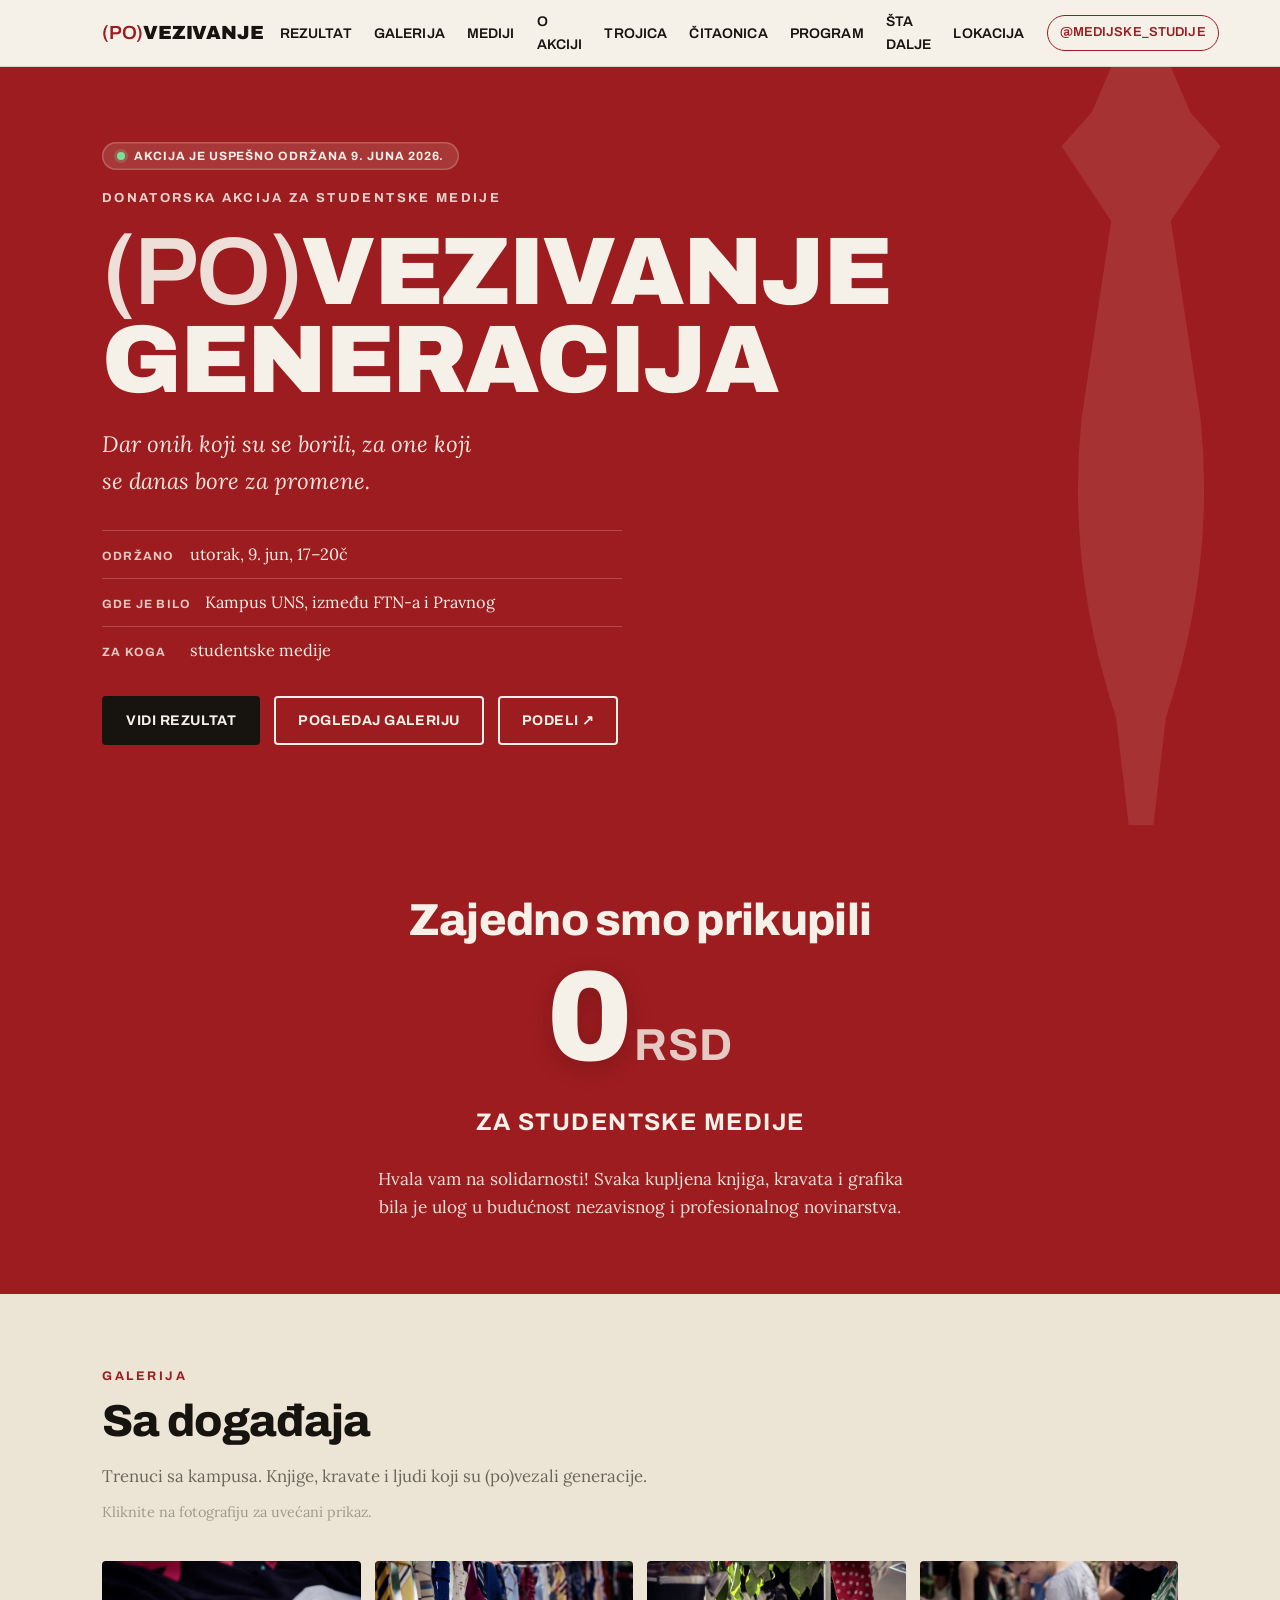
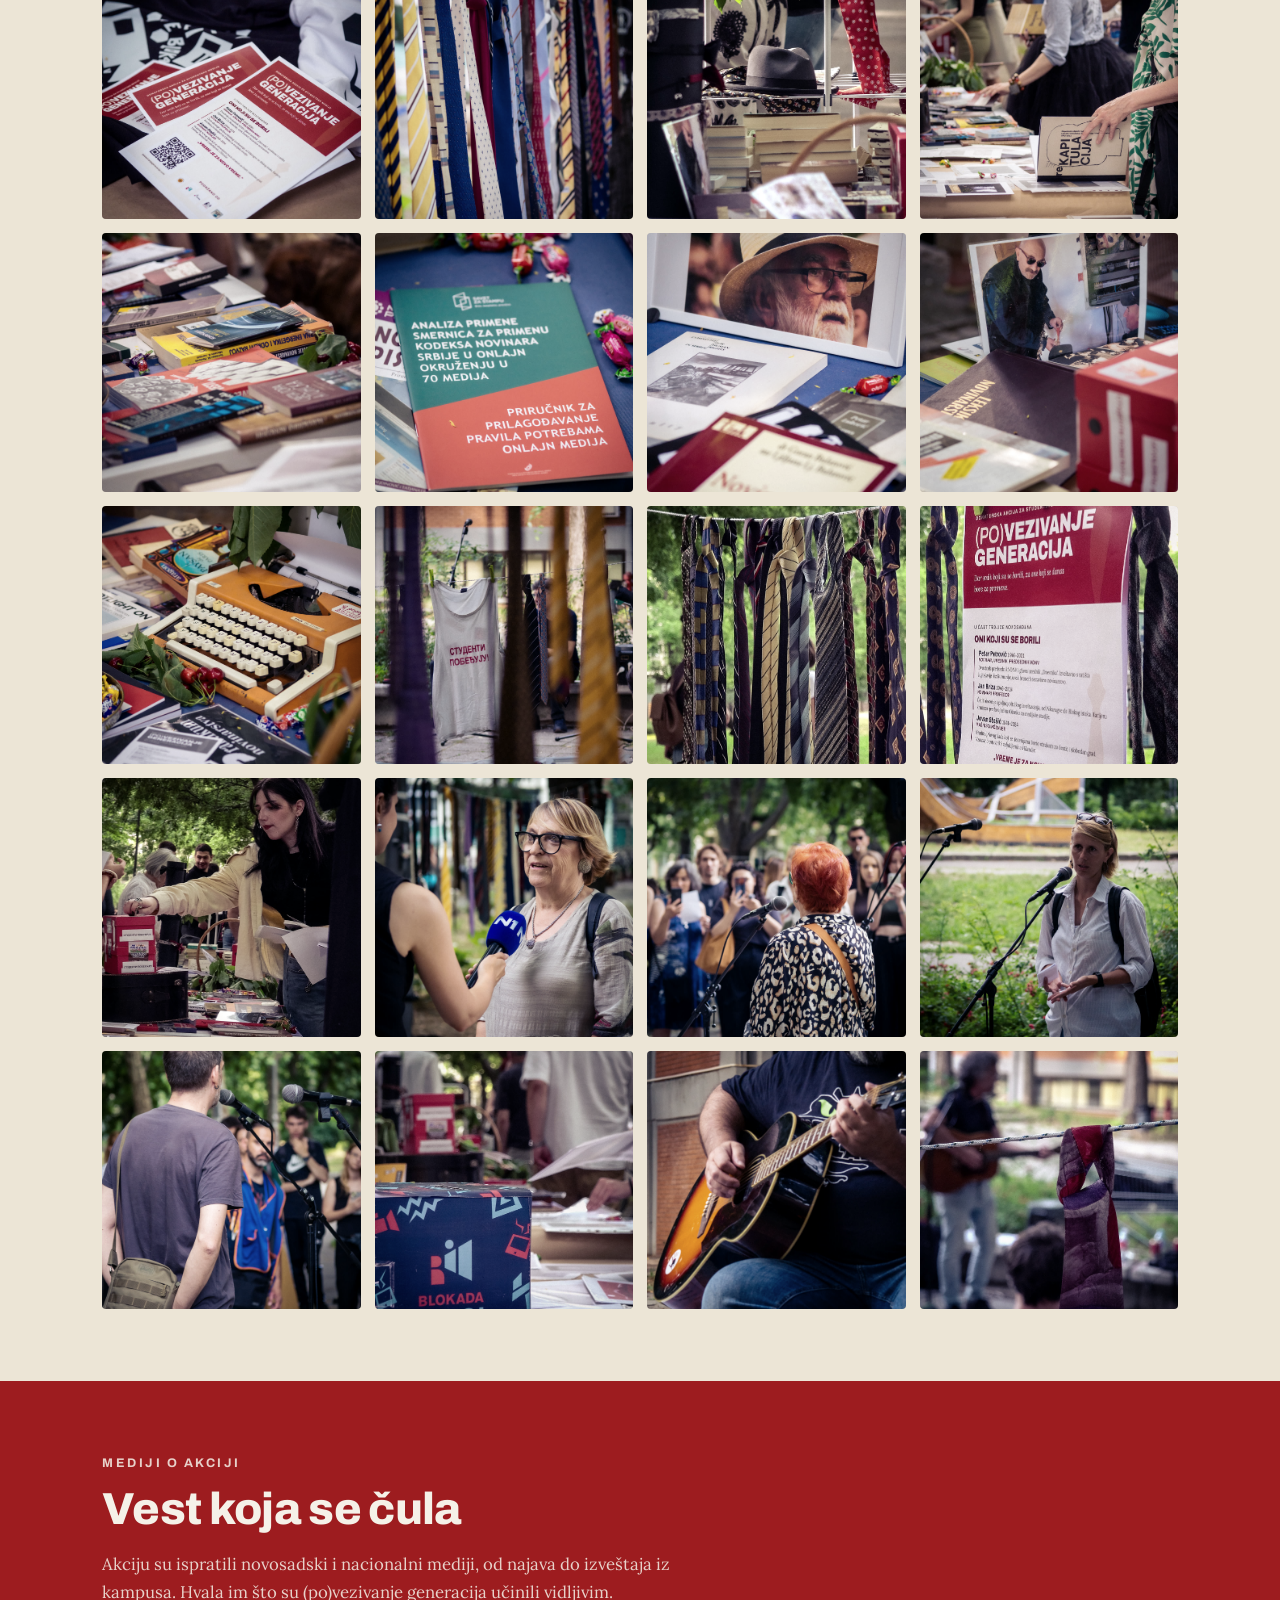
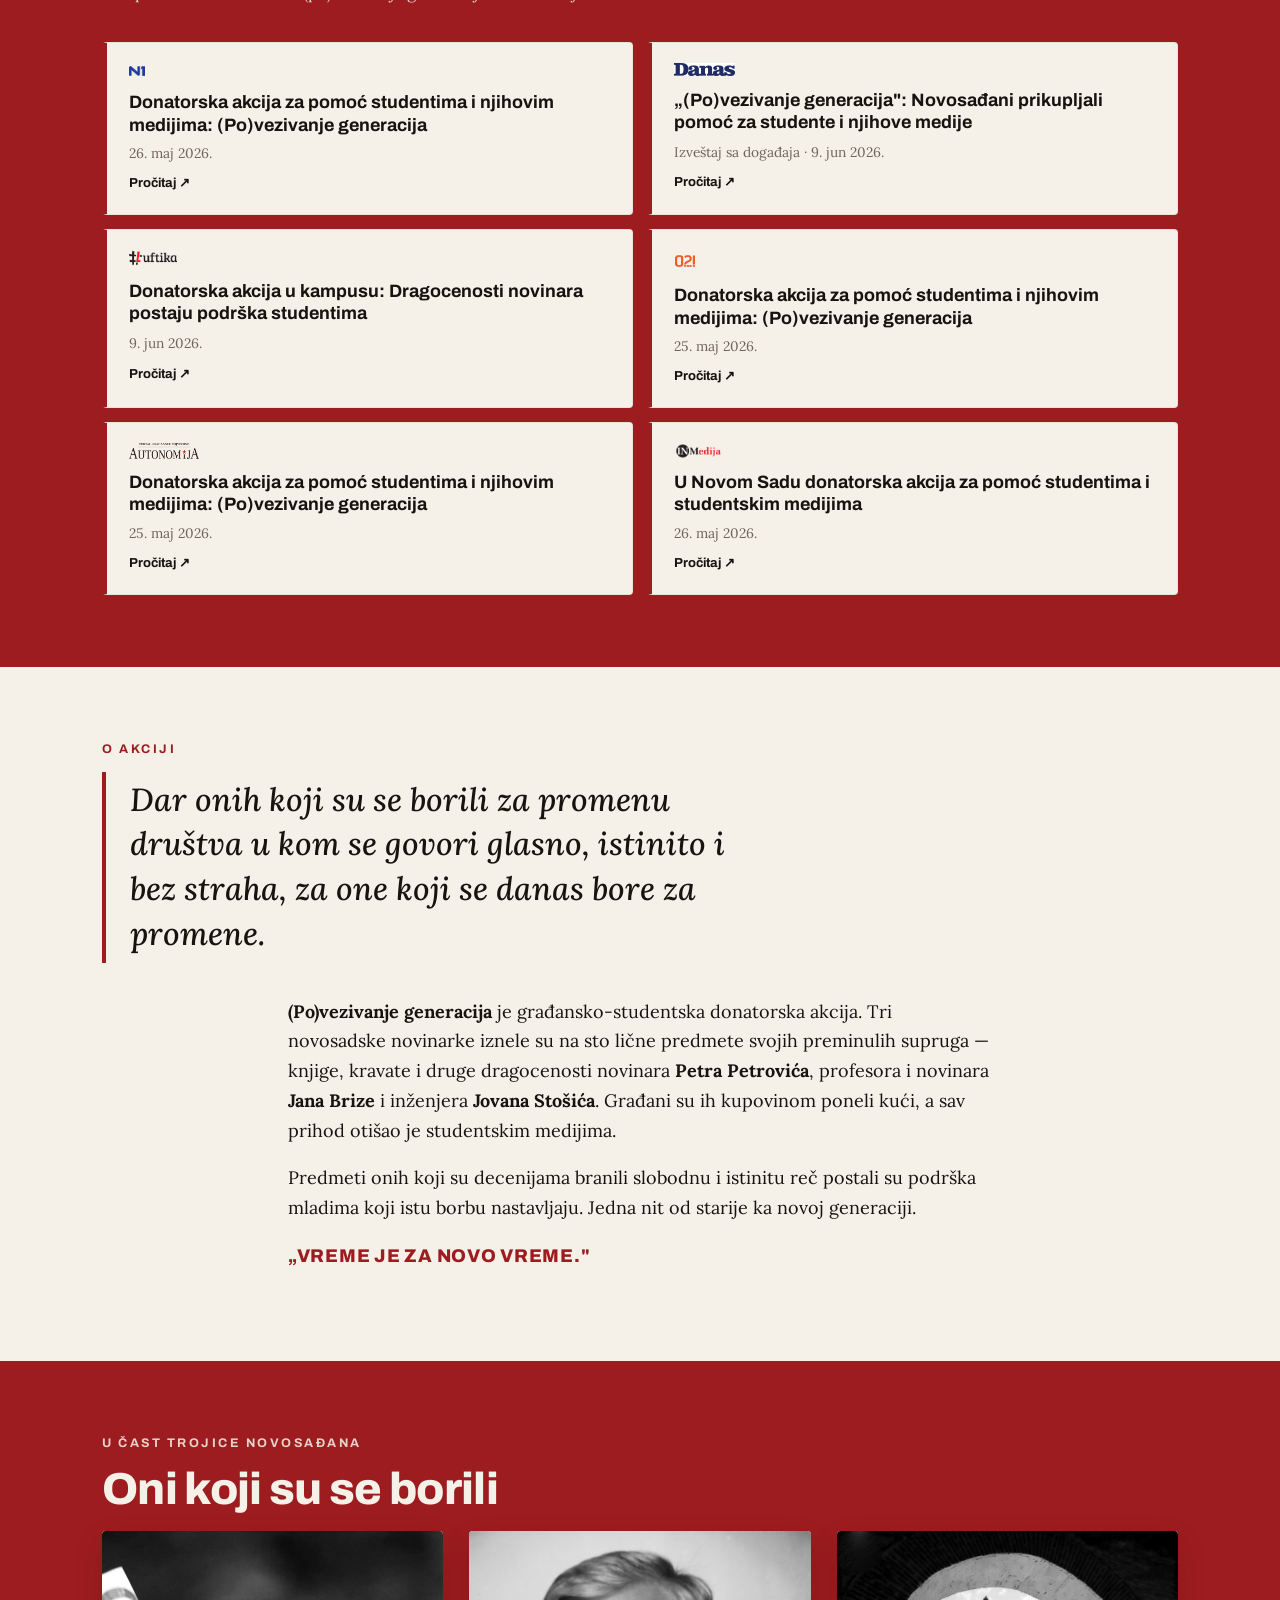
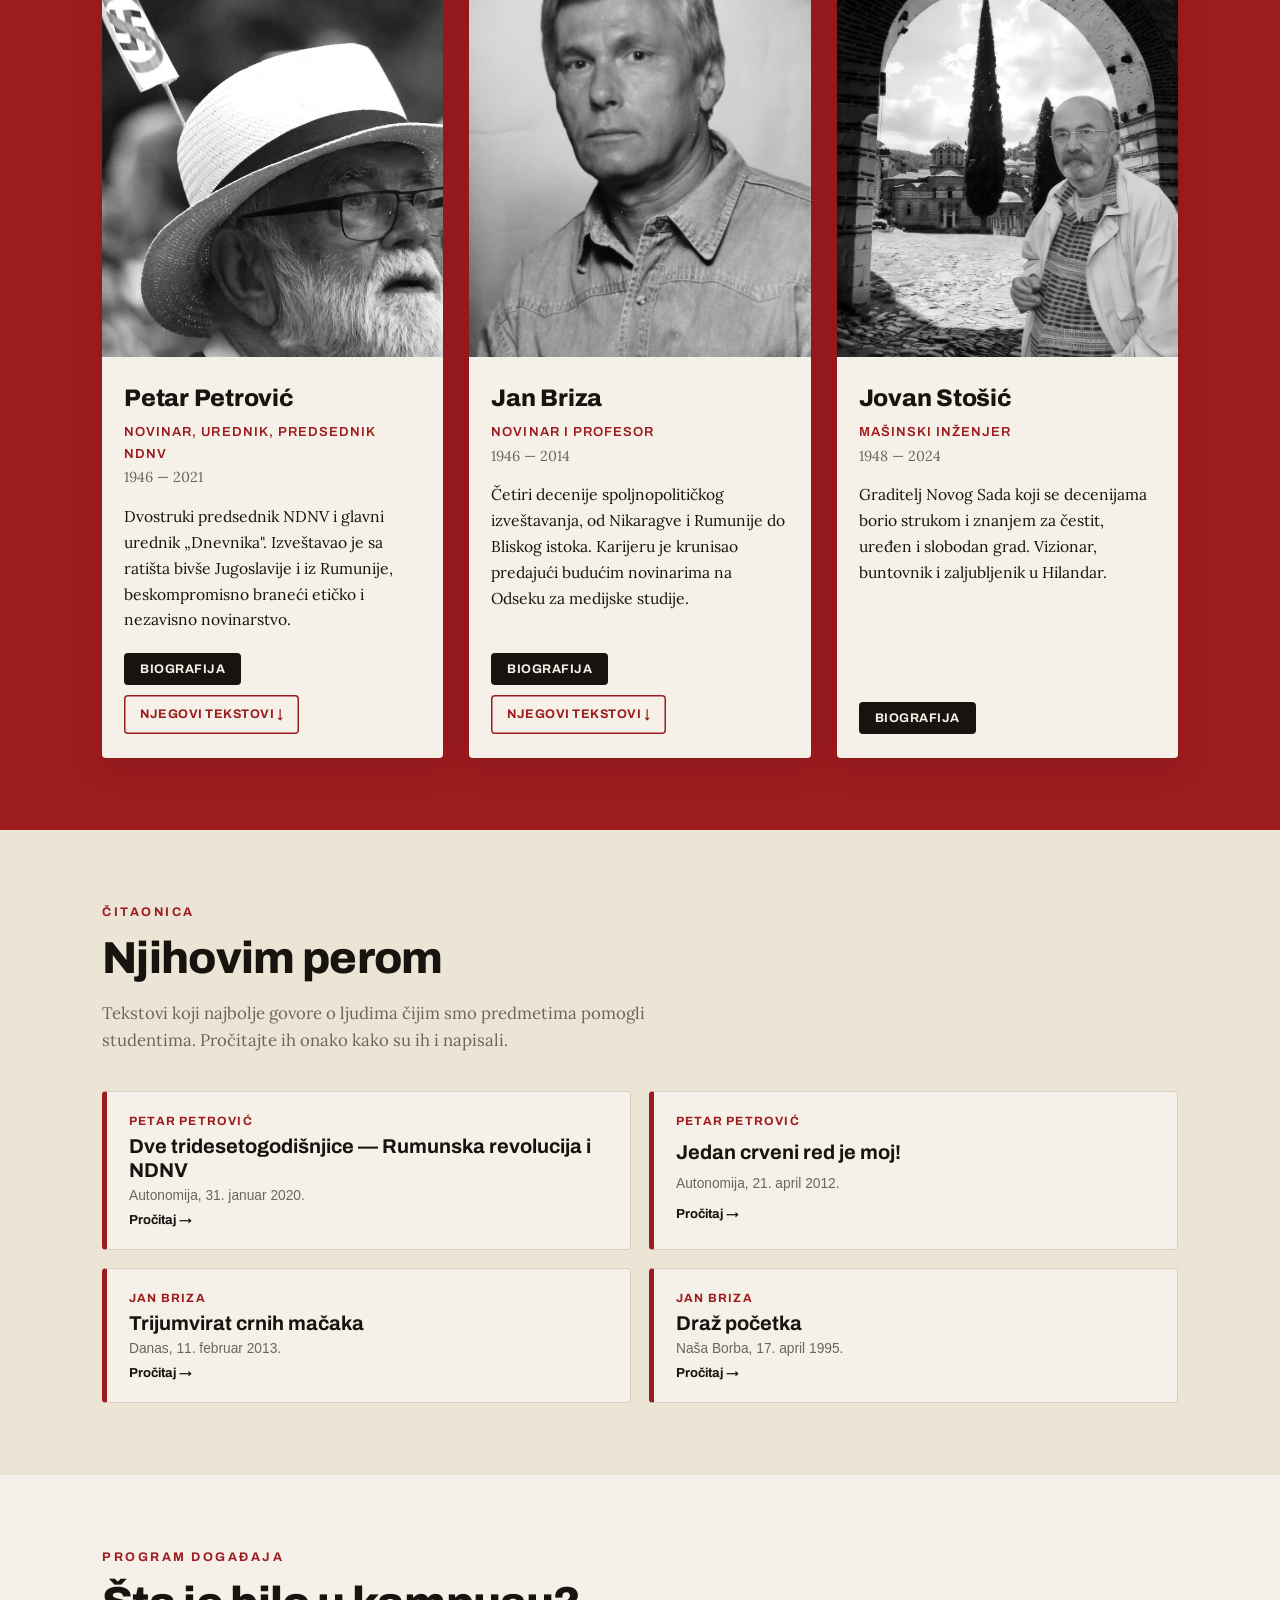
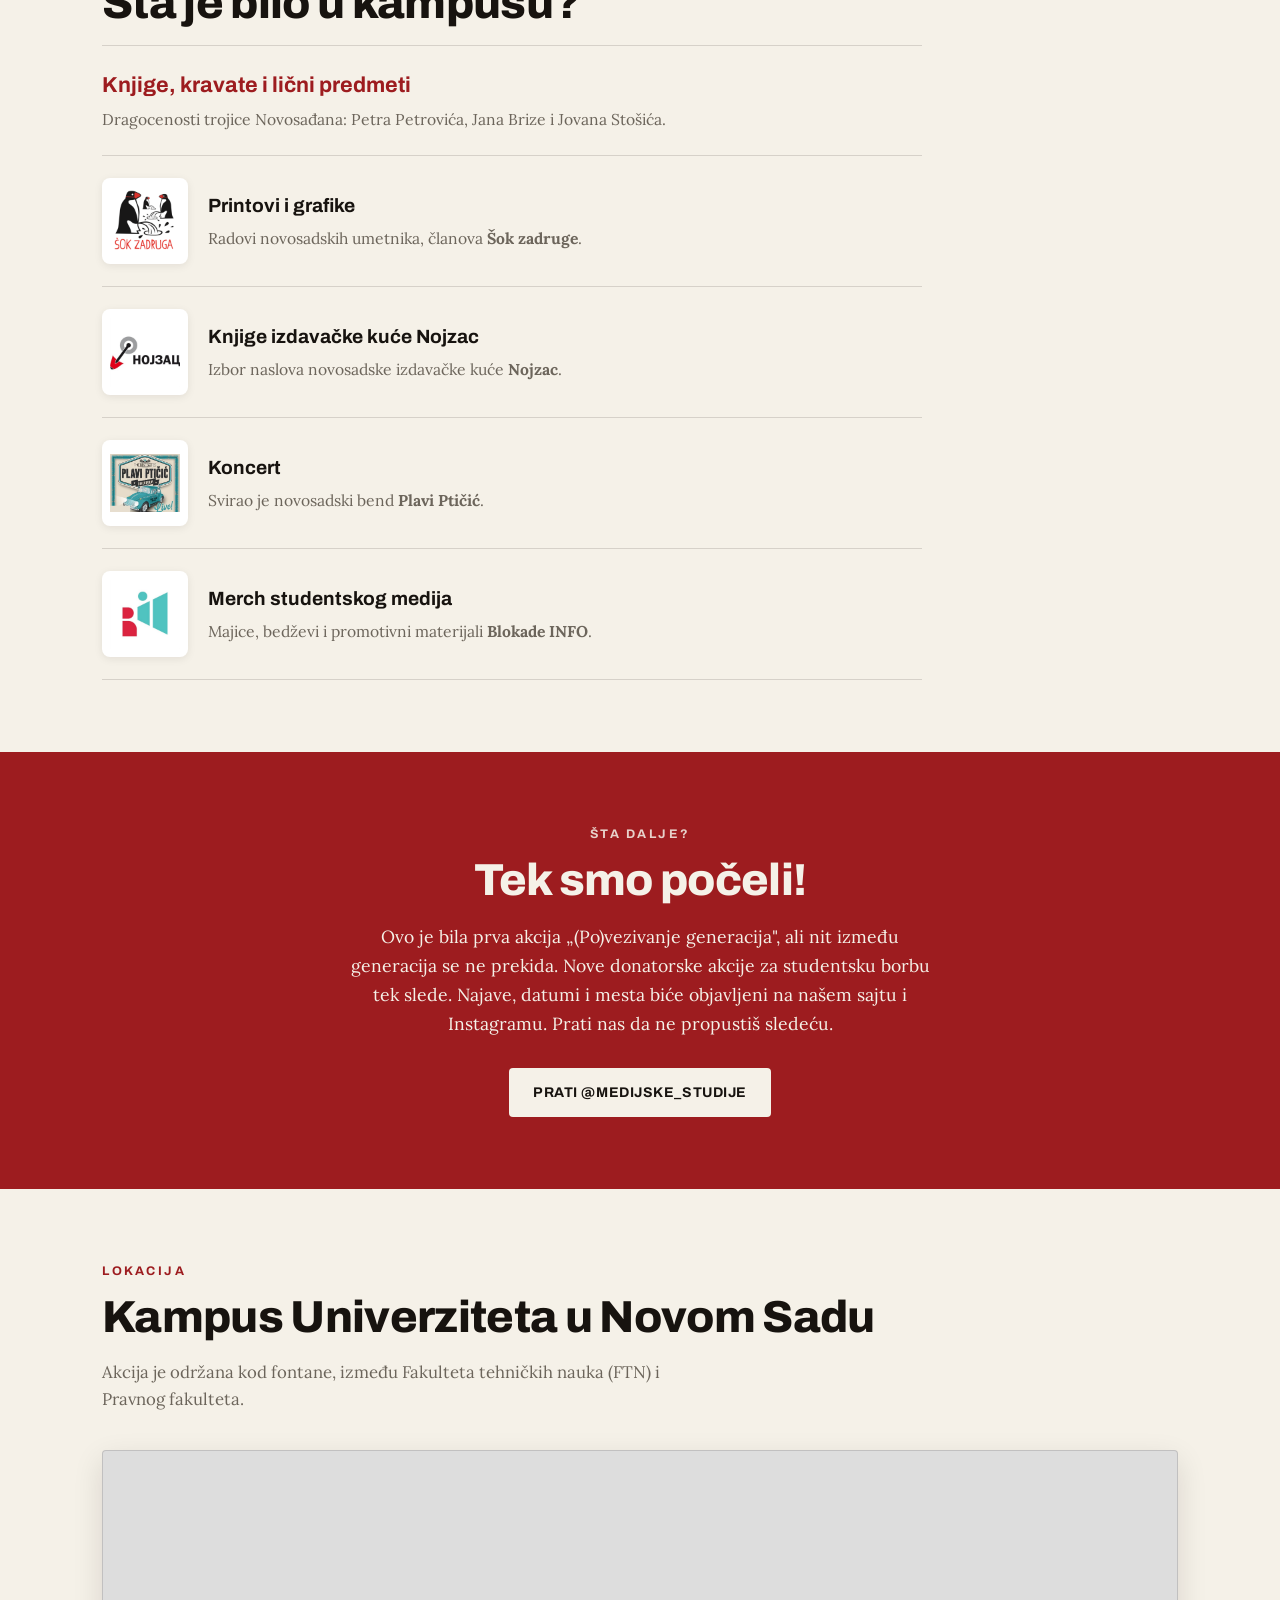
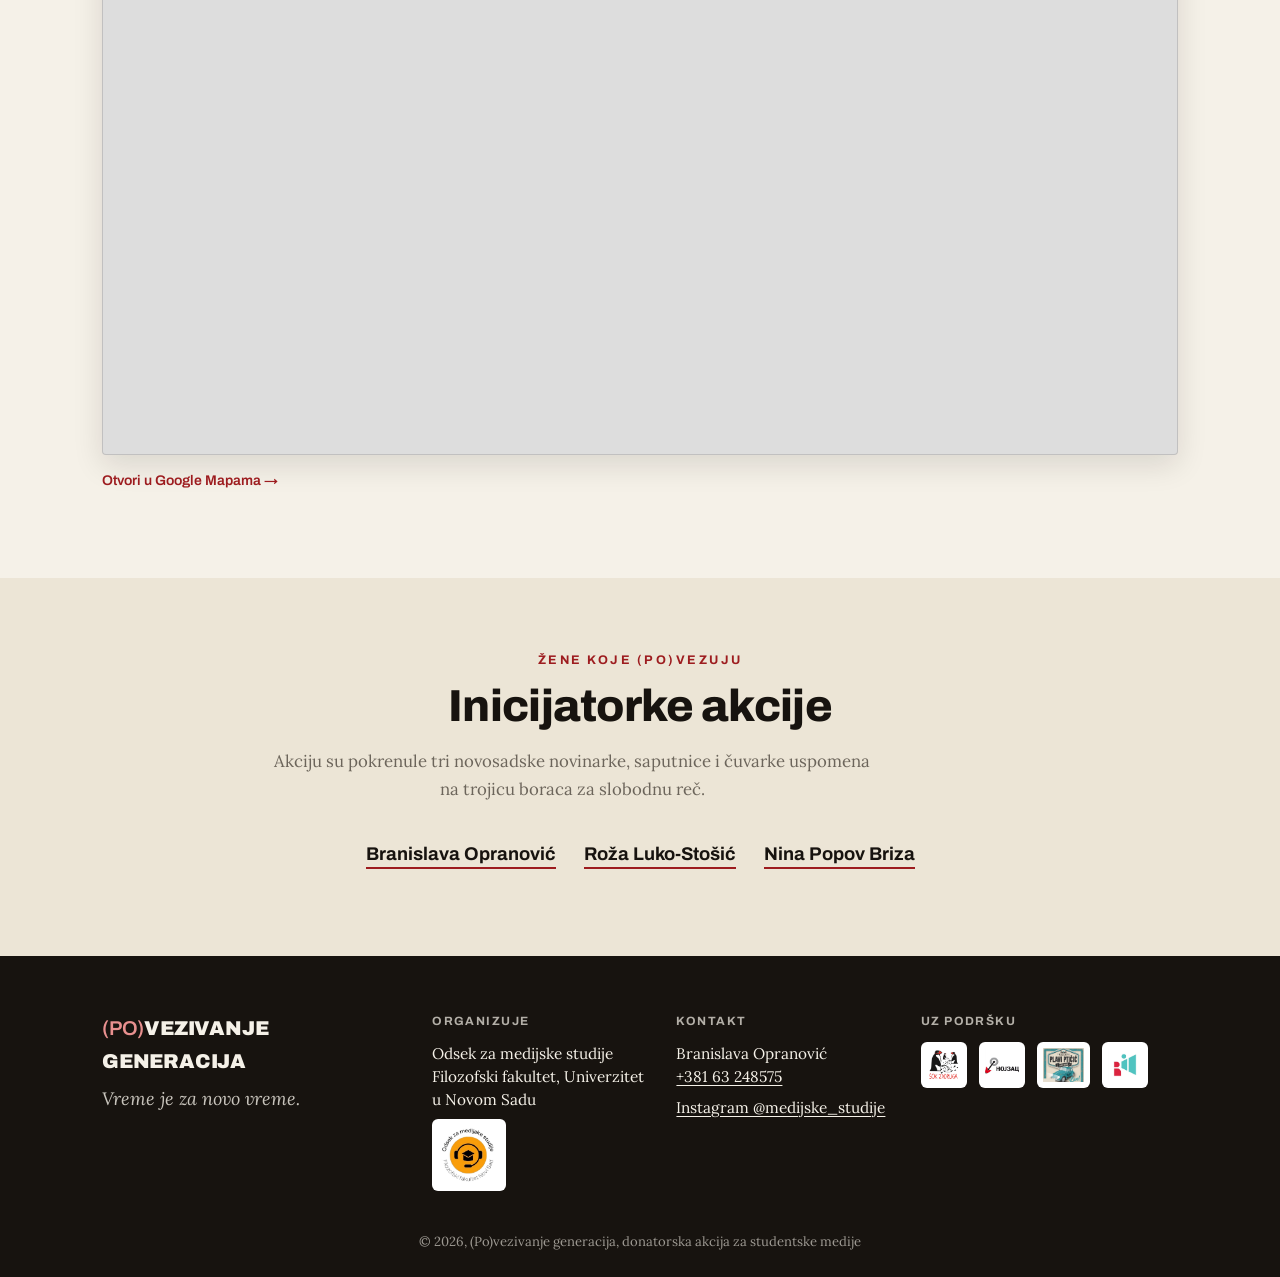
==== commit cad5ff01: "Badž: 'uspešno završena' -> 'uspešno održana' Co-Authored-By: Claude Opus 4.8 <noreply@anthropic.com" ====
--- a/index.html
+++ b/index.html
@@ -72,7 +72,7 @@
   </div>
 
   <div class="hero__content">
-    <p class="badge badge--done"><span class="badge__dot" aria-hidden="true"></span>Akcija je uspešno završena 9. juna 2026.</p>
+    <p class="badge badge--done"><span class="badge__dot" aria-hidden="true"></span>Akcija je uspešno održana 9. juna 2026.</p>
     <p class="hero__eyebrow">Donatorska akcija za studentske medije</p>
     <h1 class="hero__title">
       <span class="hero__po">(PO)</span>VEZIVANJE<br />GENERACIJA
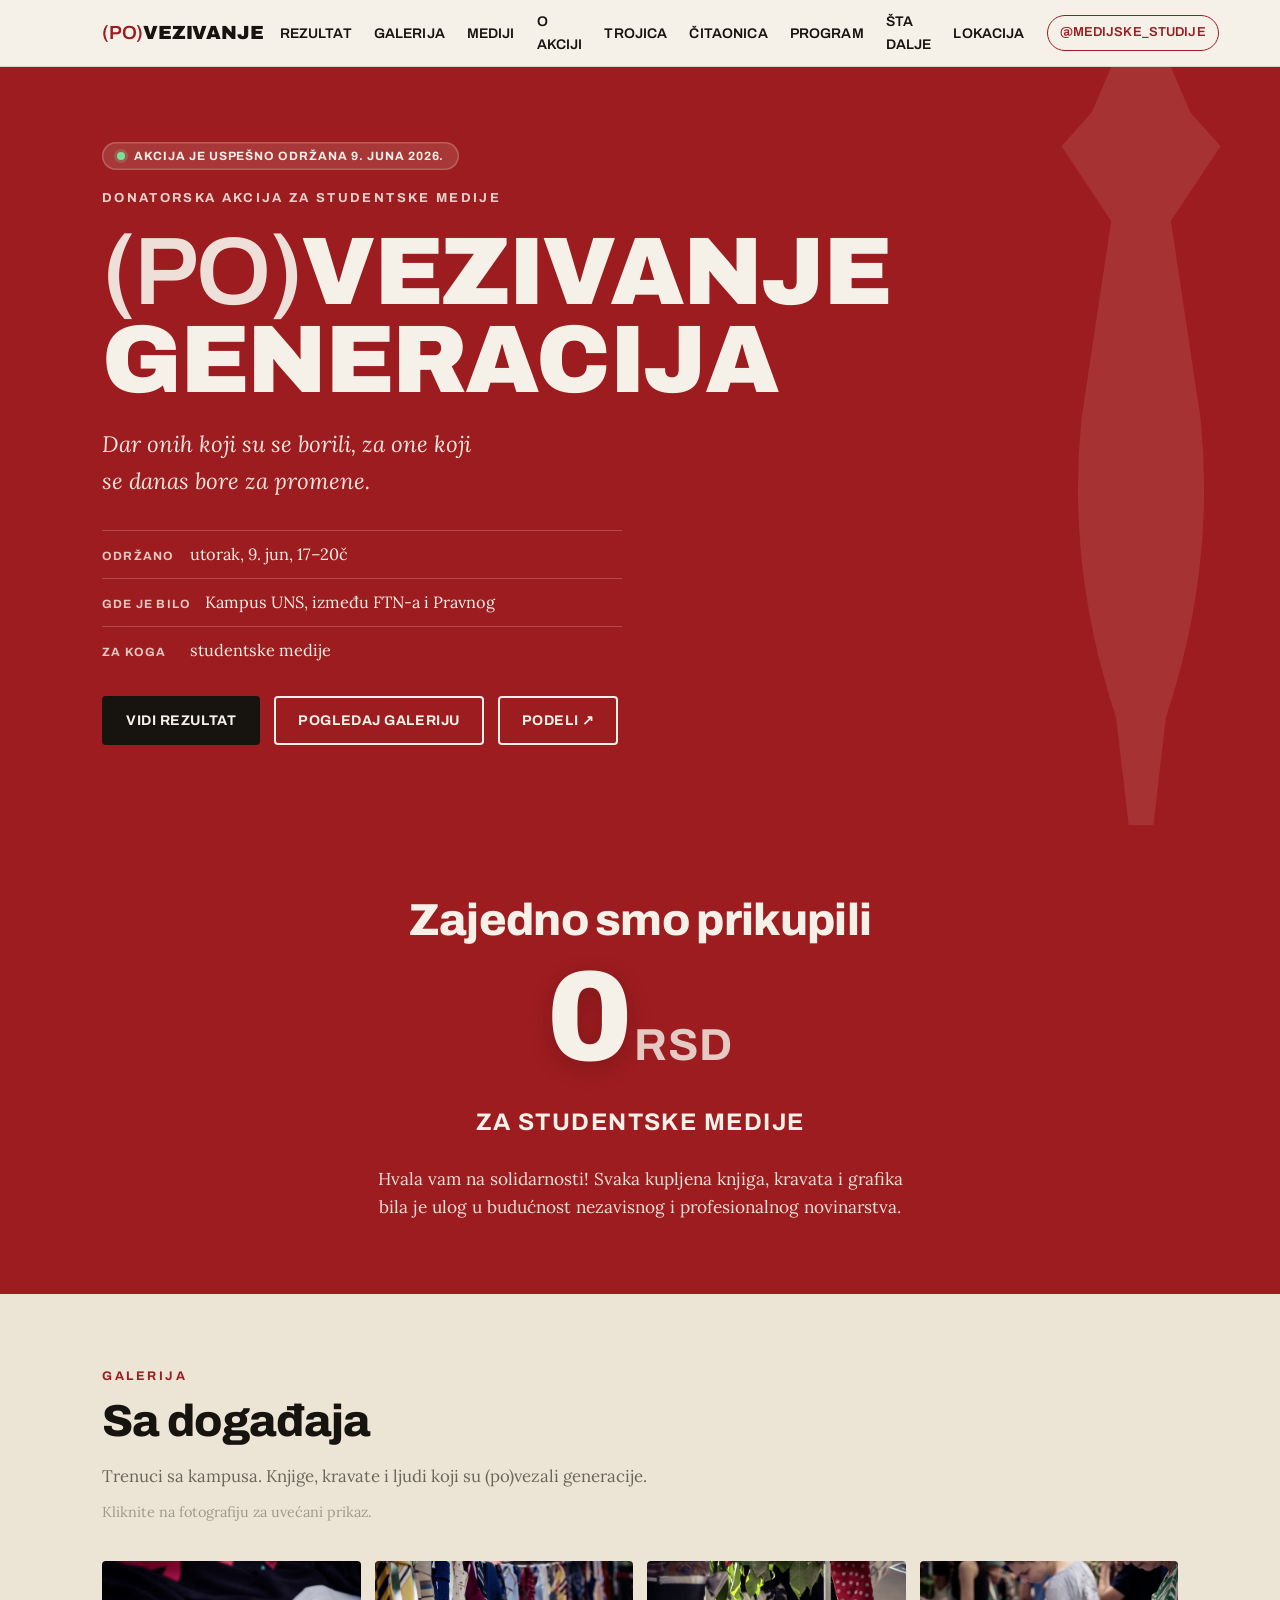
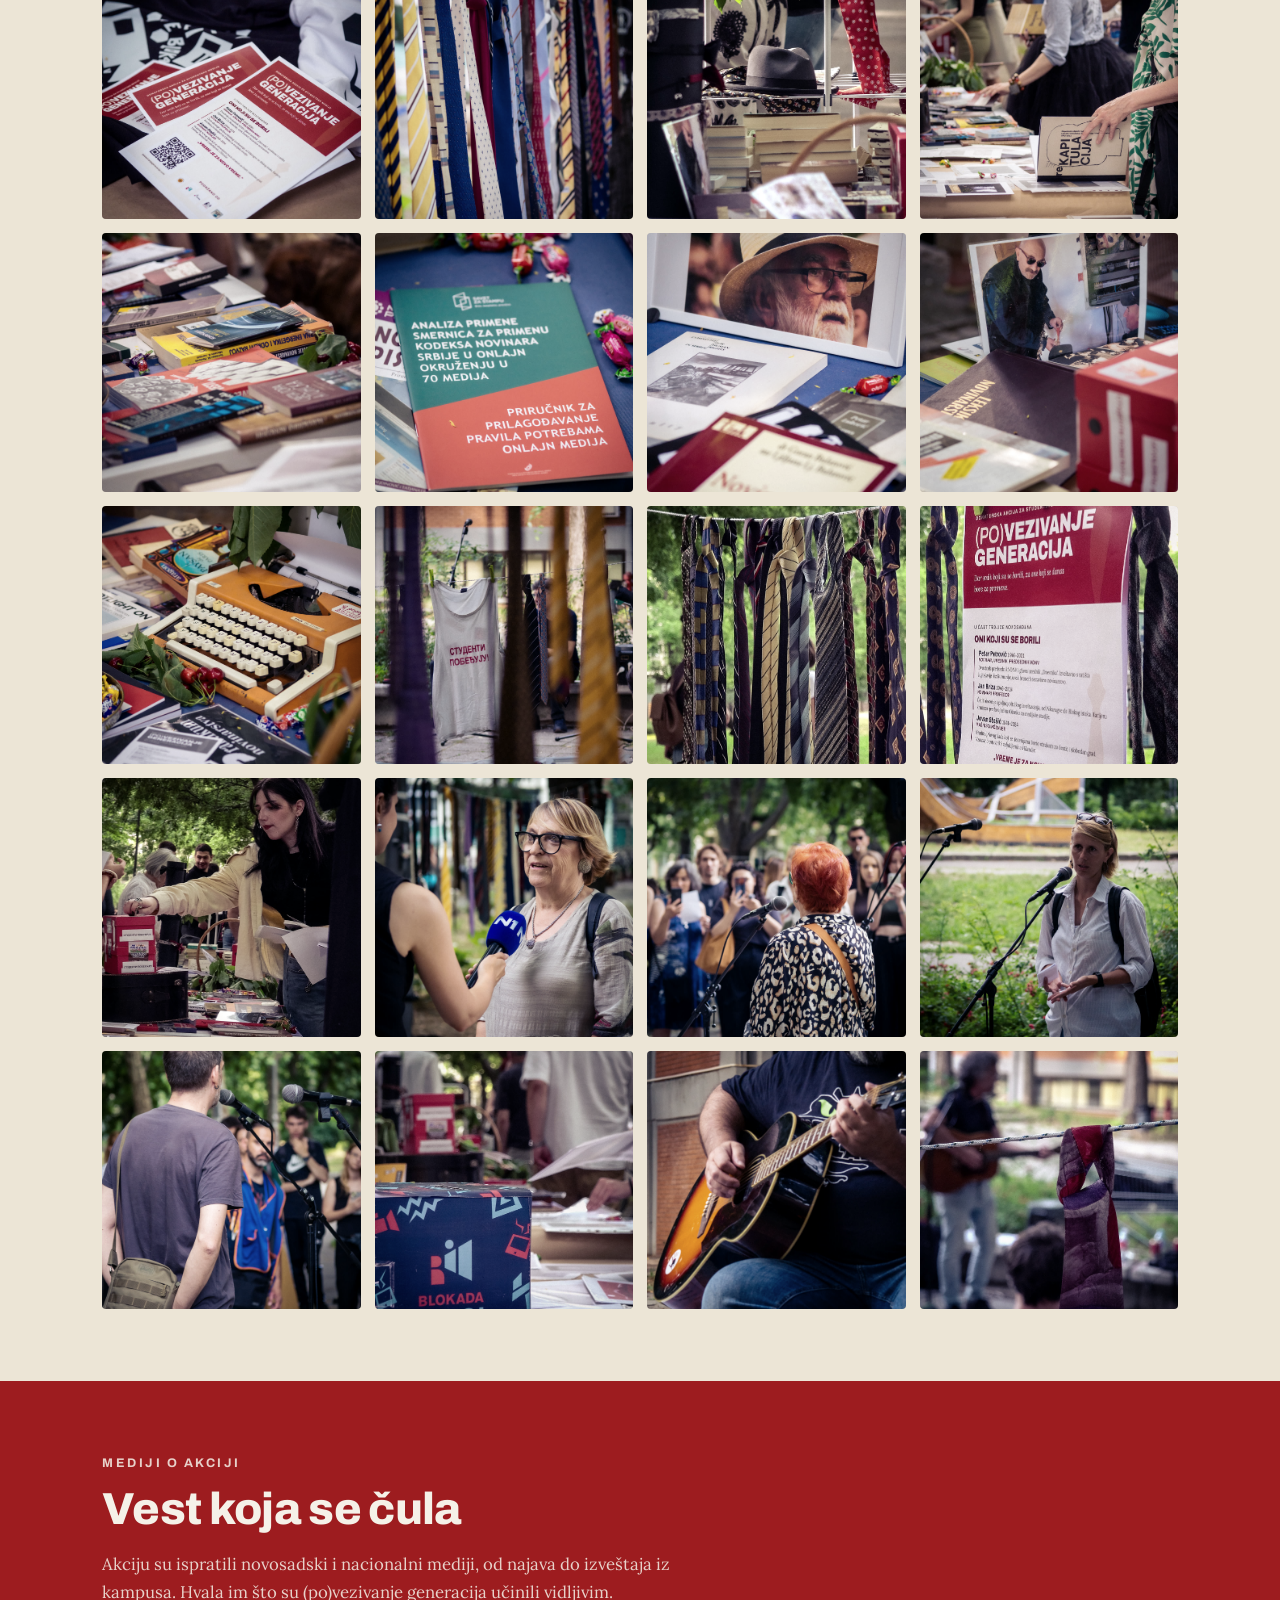
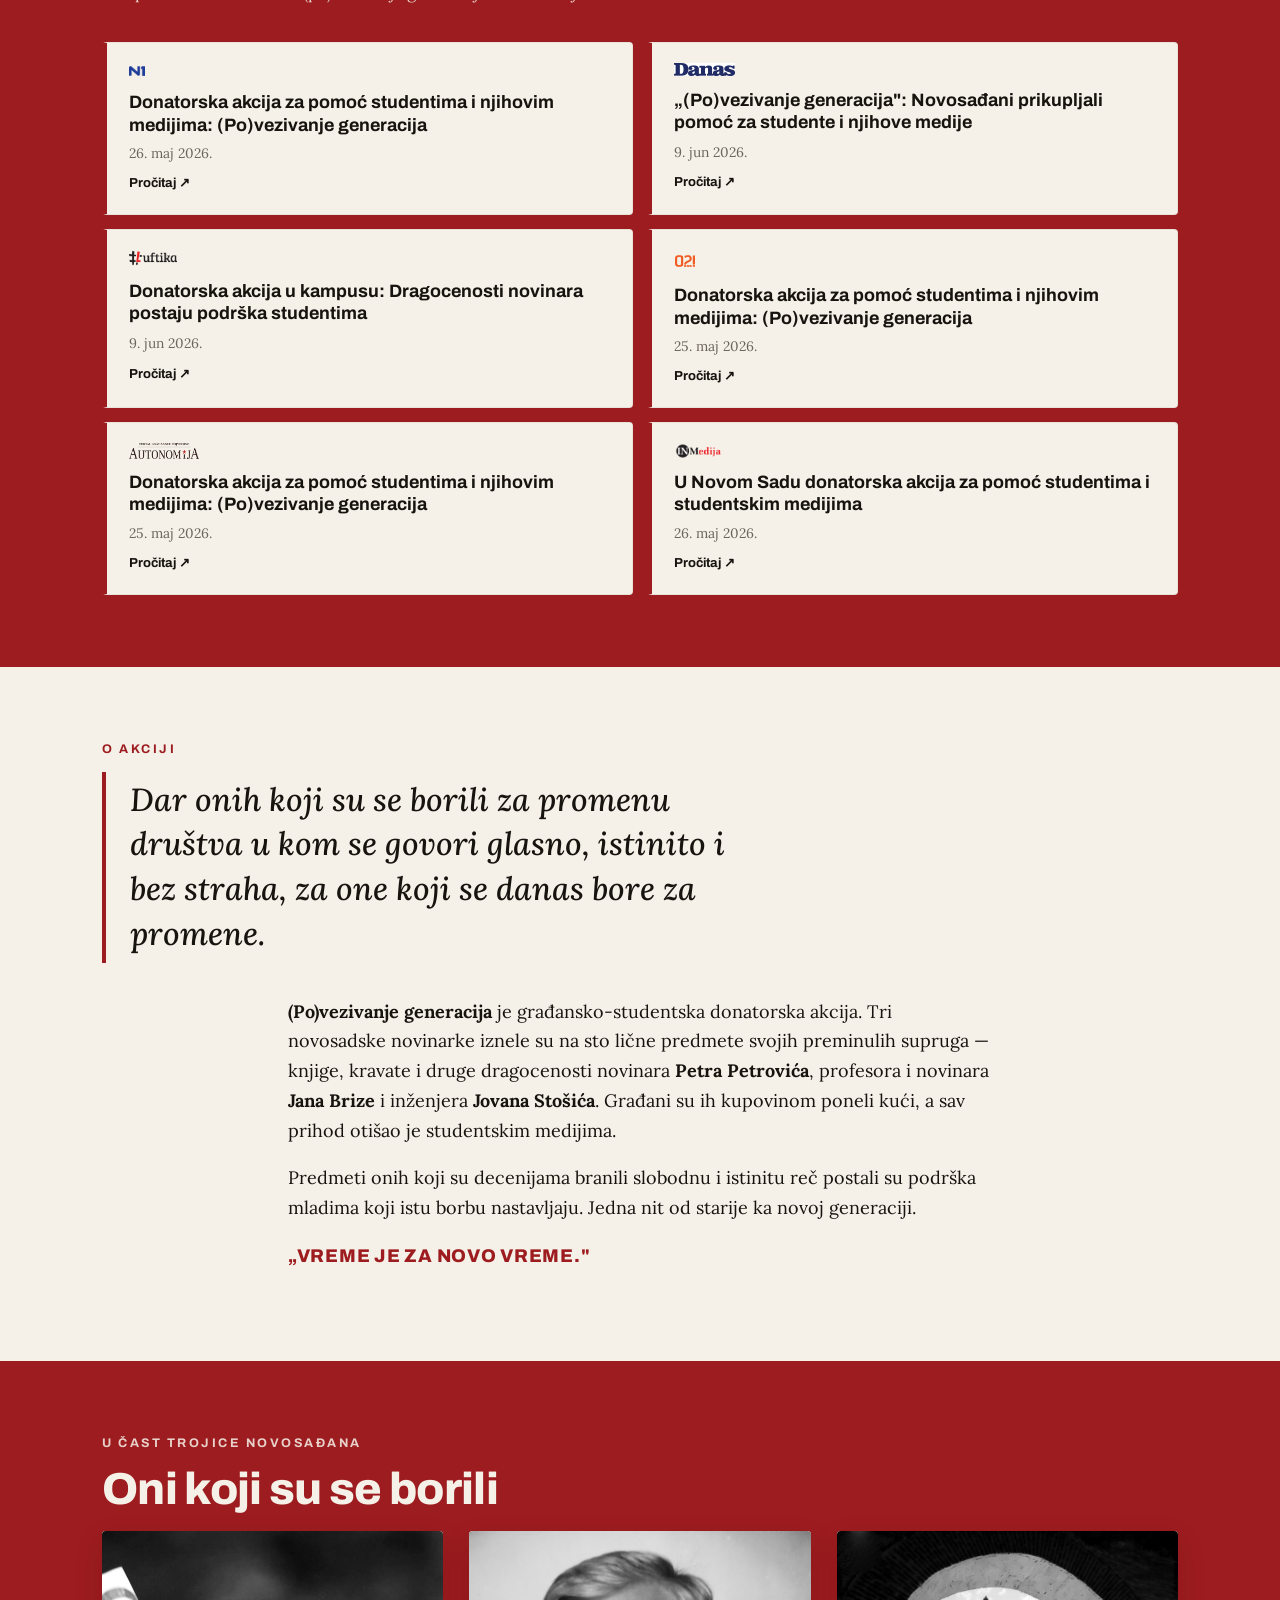
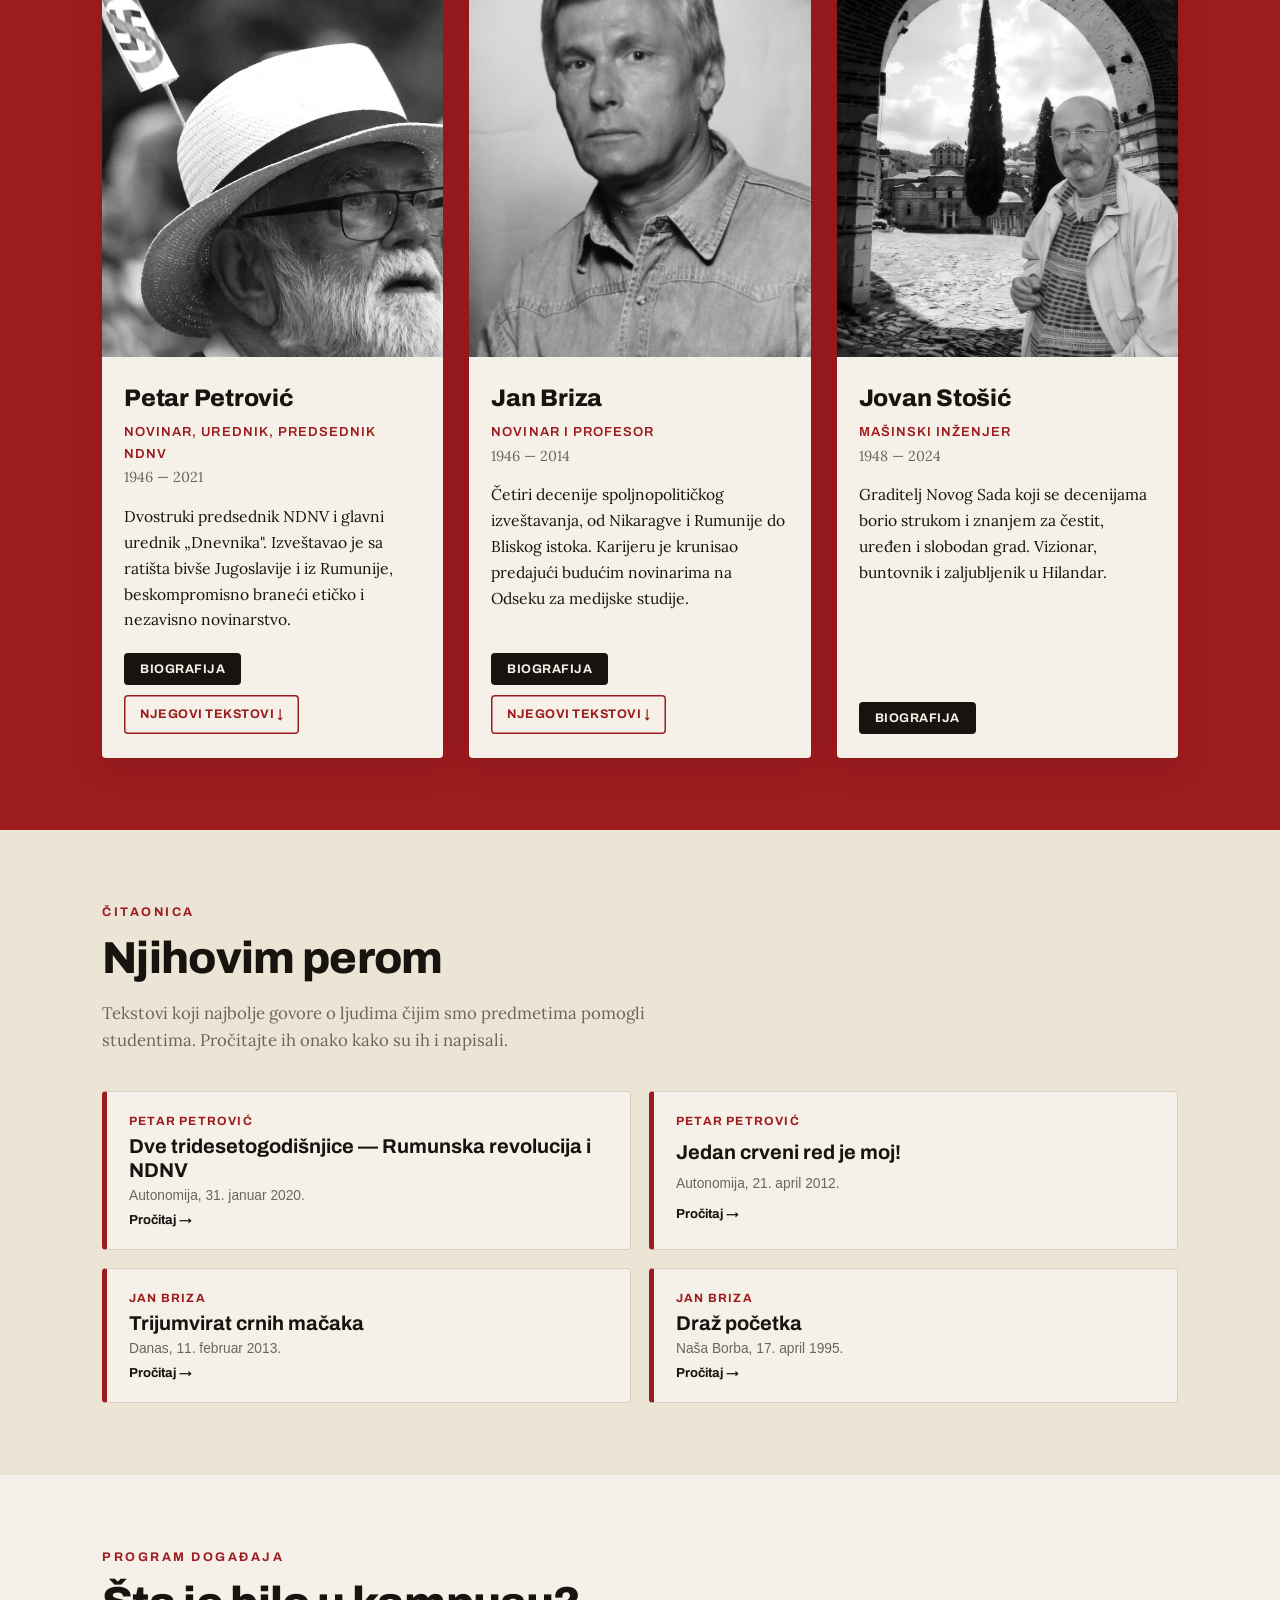
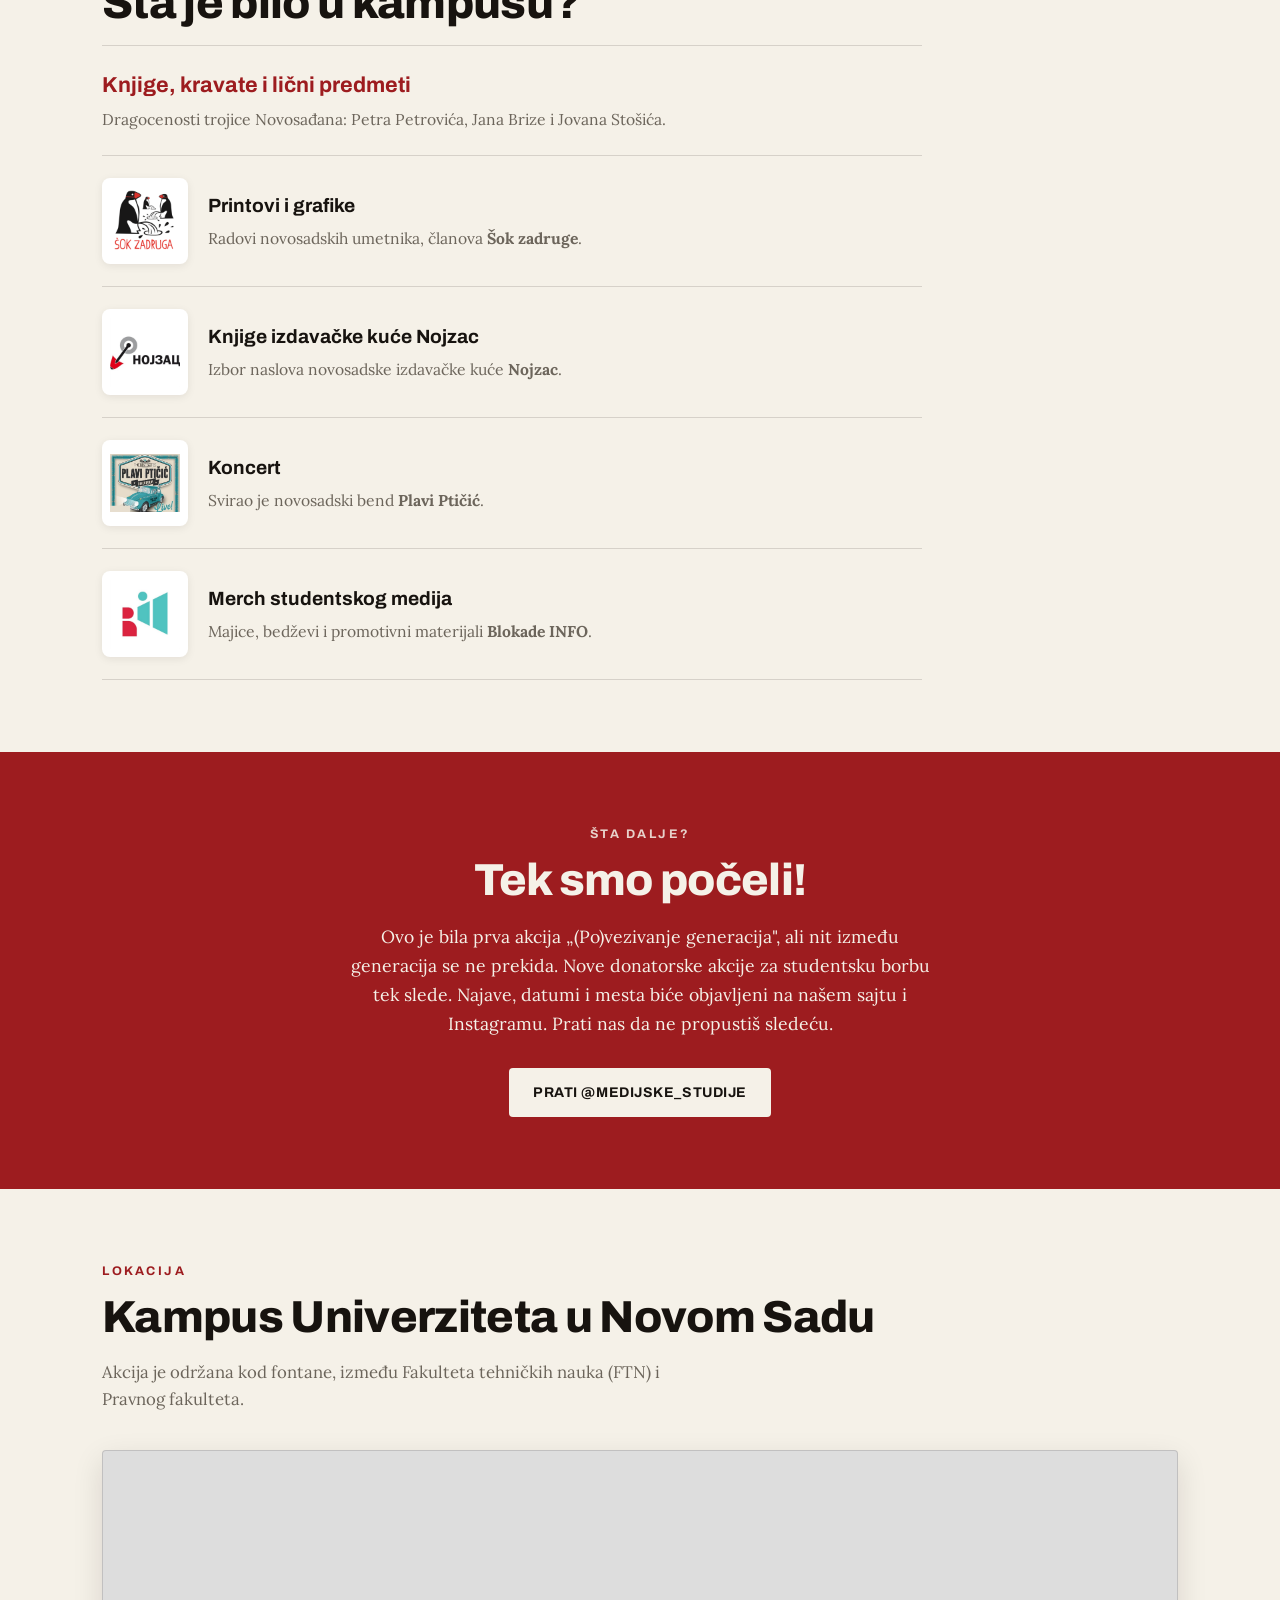
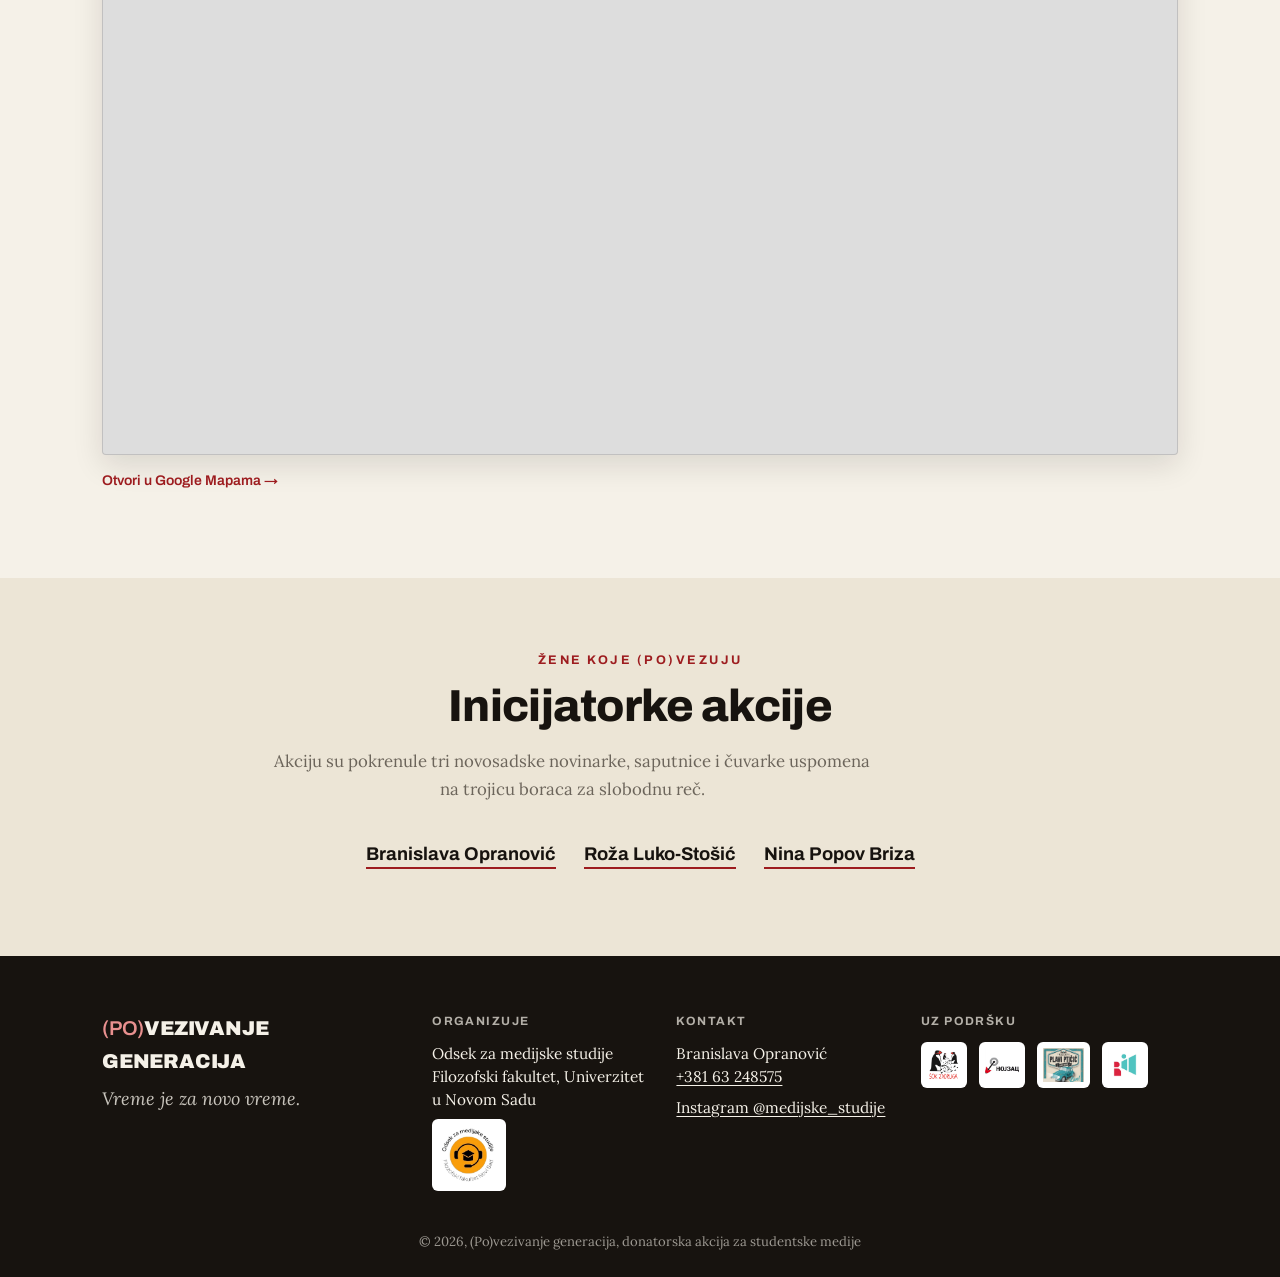
==== commit c422f538: "Mediji/Danas: uklonjeno 'Izveštaj sa događaja', ostao samo datum Co-Authored-By: Claude Opus 4.8 <no" ====
--- a/index.html
+++ b/index.html
@@ -212,7 +212,7 @@
       <a class="press__item" href="https://www.danas.rs/vesti/drustvo/povezivanje-generacija-novosadjani-prikupljali-pomoc-za-studente-i-njihove-medije/" target="_blank" rel="noopener">
         <img class="press__logo press__logo--danas" src="assets/logos/press/danas.png" alt="Danas" loading="lazy" width="120" height="48">
         <span class="press__title">„(Po)vezivanje generacija": Novosađani prikupljali pomoć za studente i njihove medije</span>
-        <span class="press__meta">Izveštaj sa događaja · 9. jun 2026.</span>
+        <span class="press__meta">9. jun 2026.</span>
         <span class="press__cta">Pročitaj ↗</span>
       </a>
 
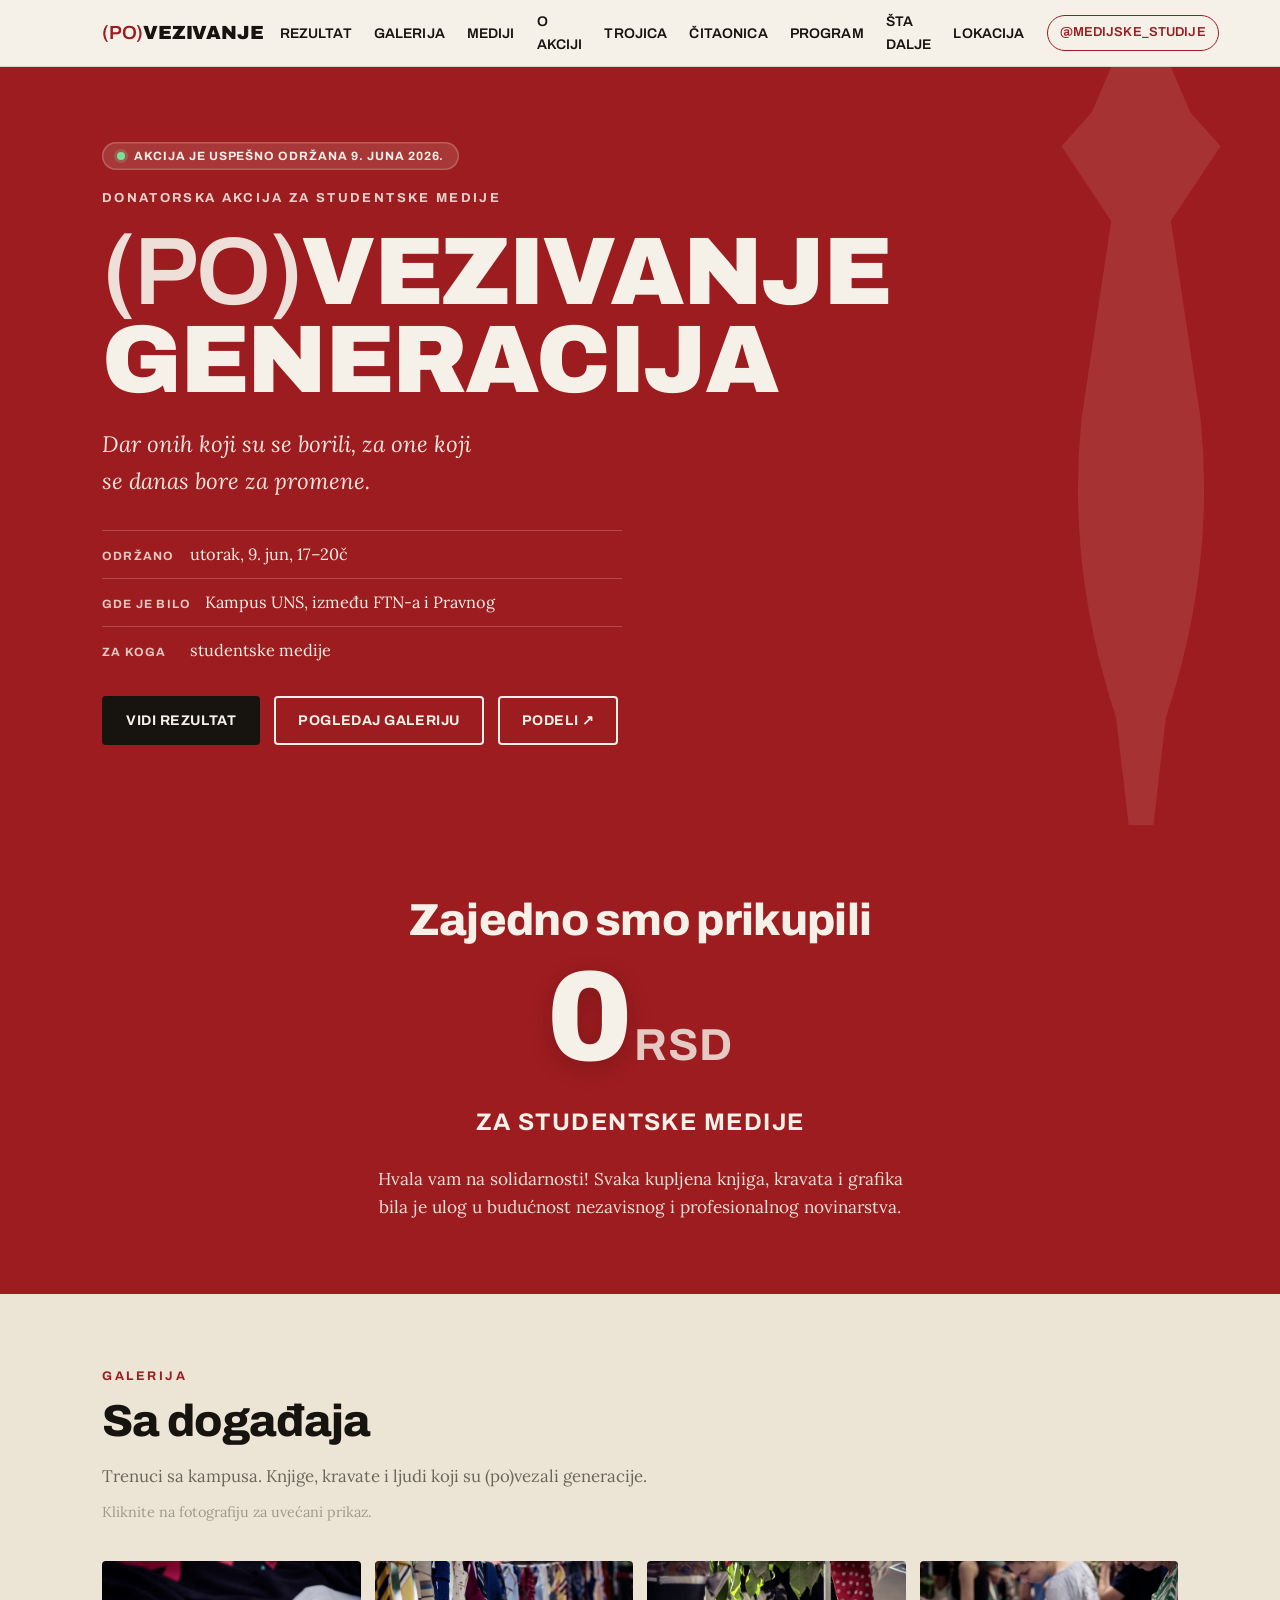
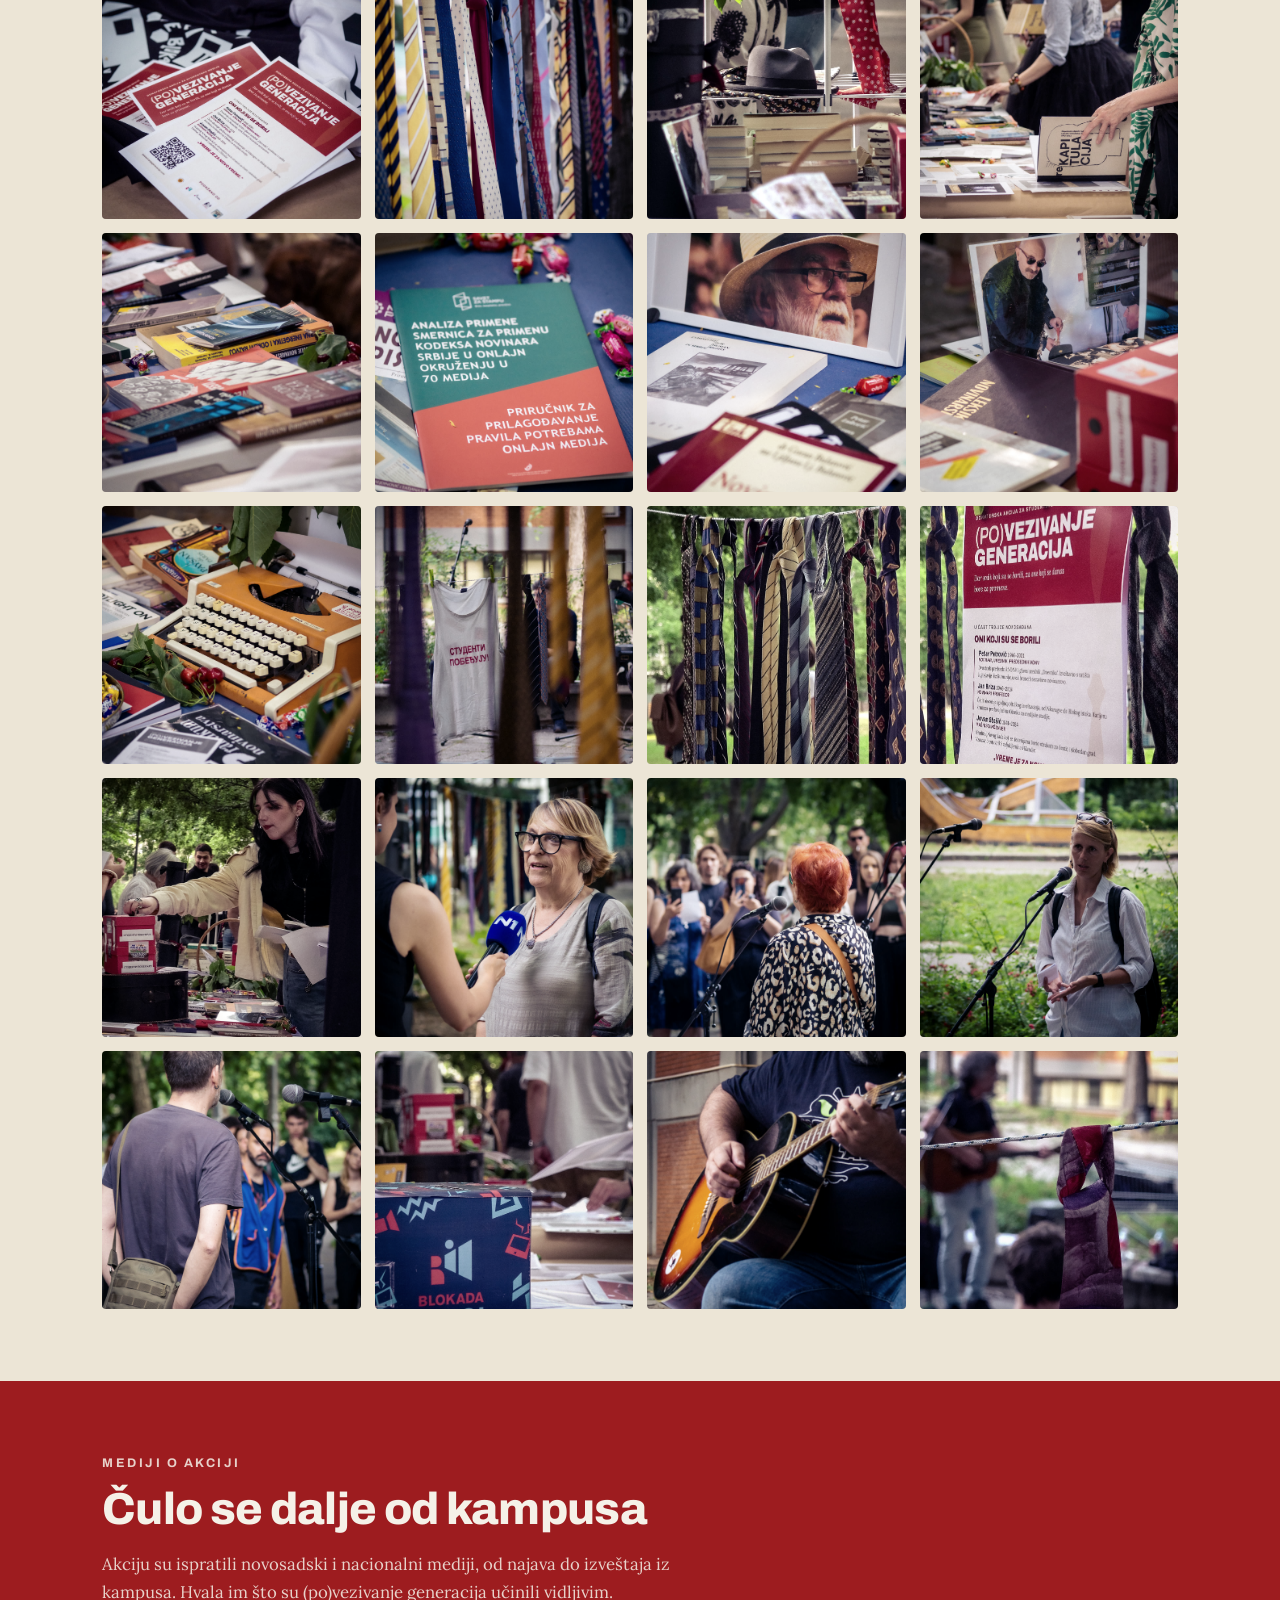
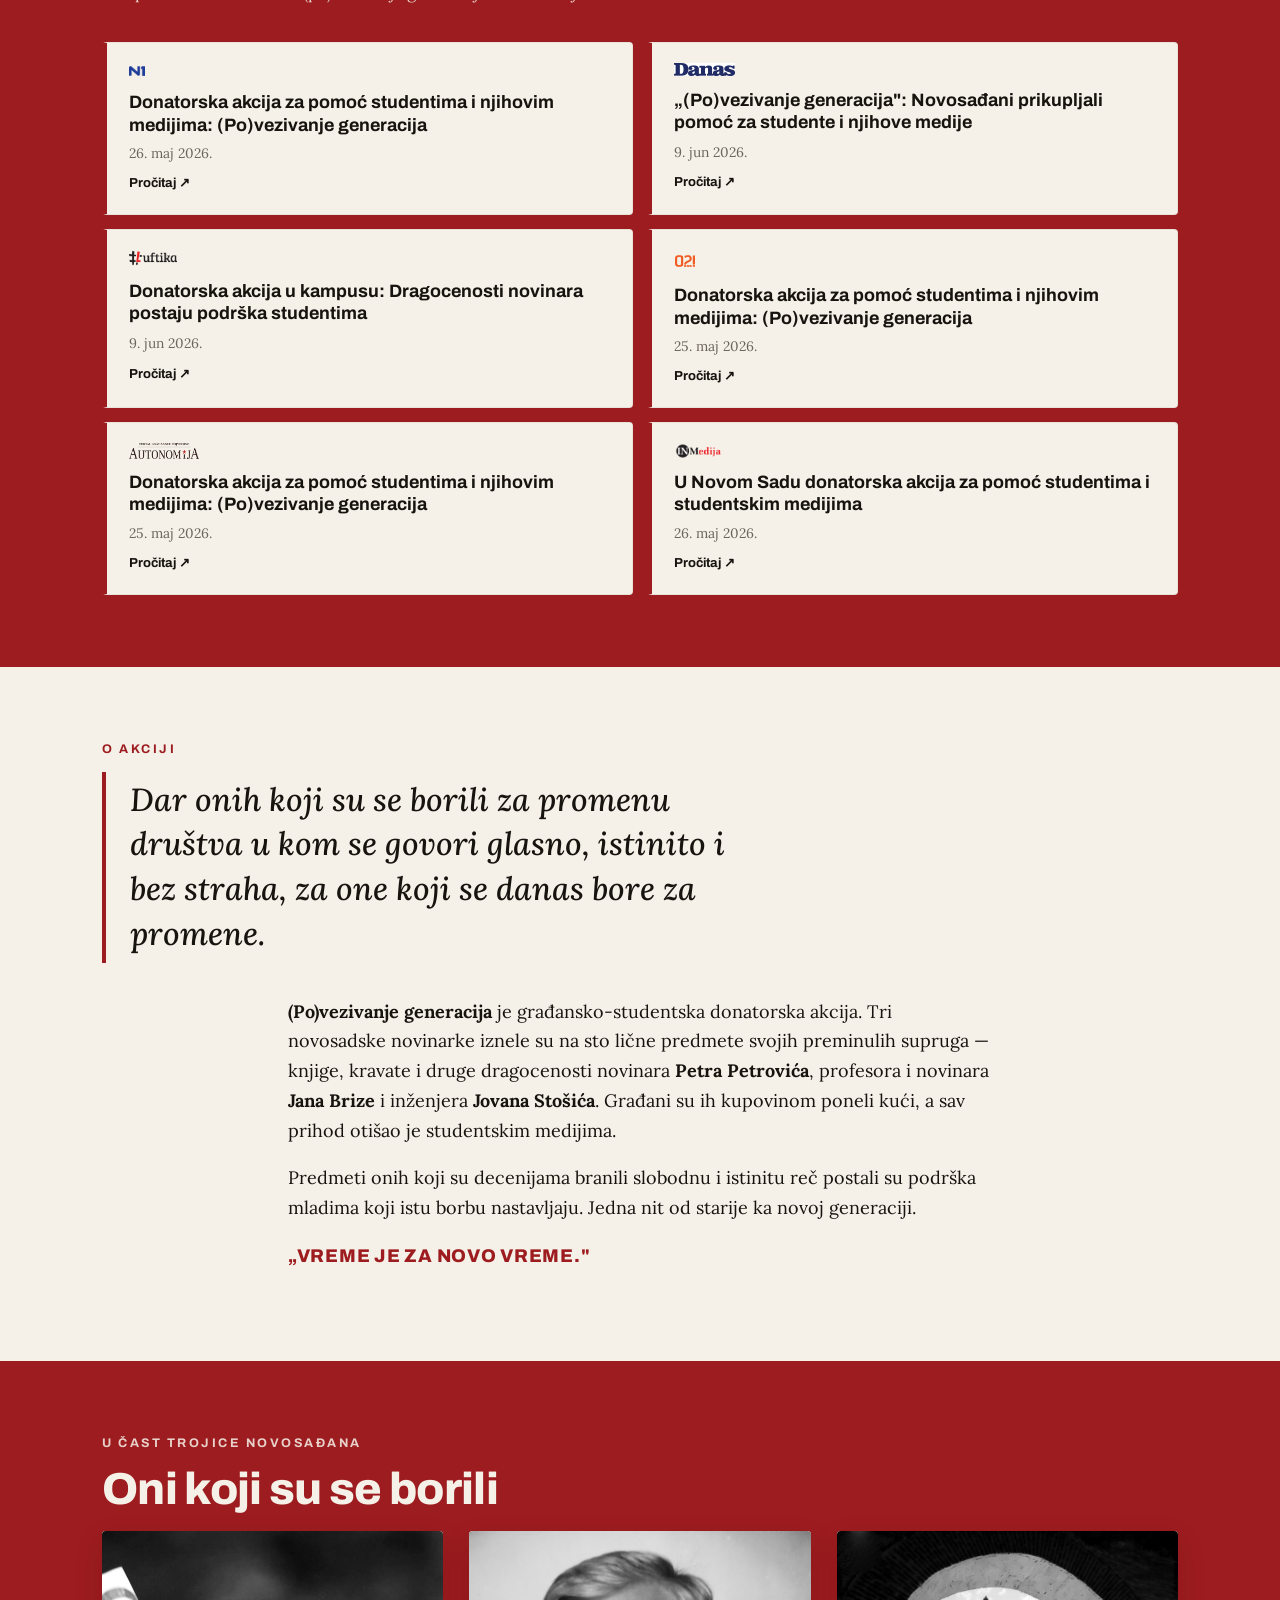
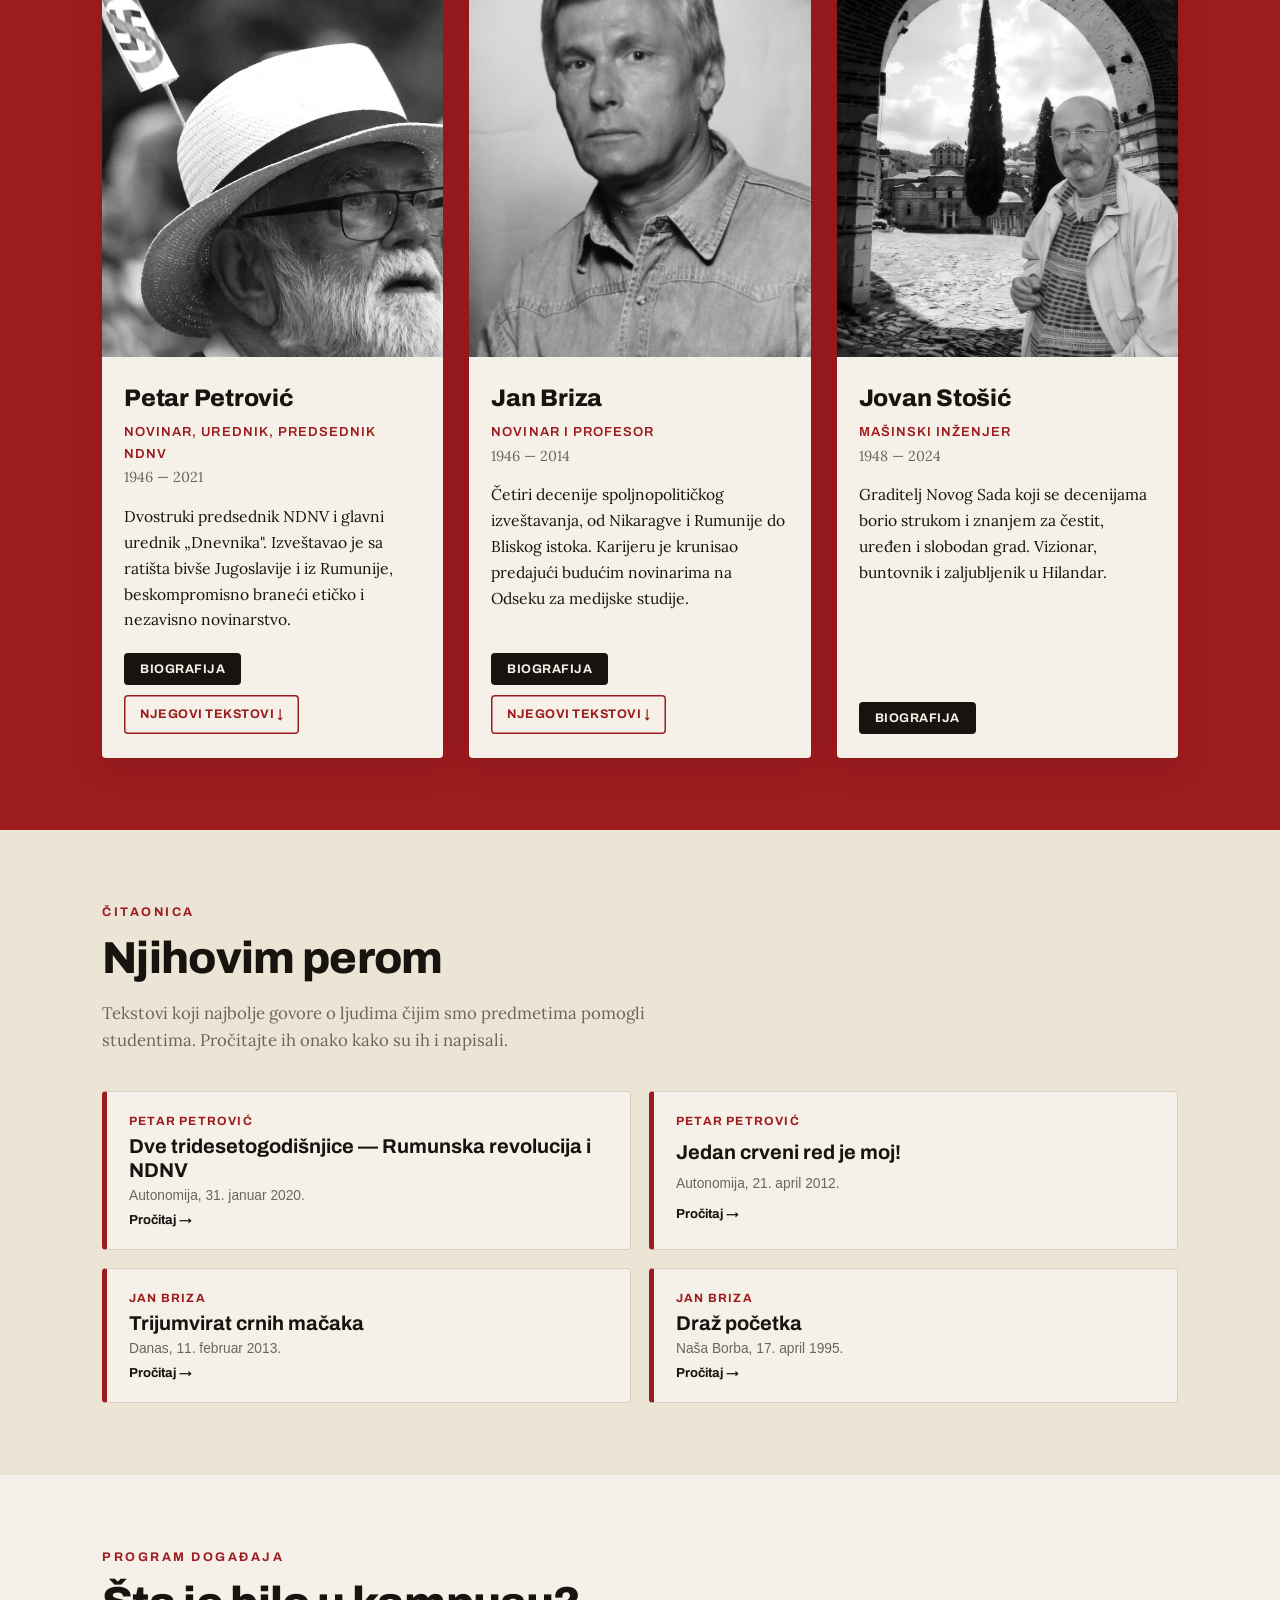
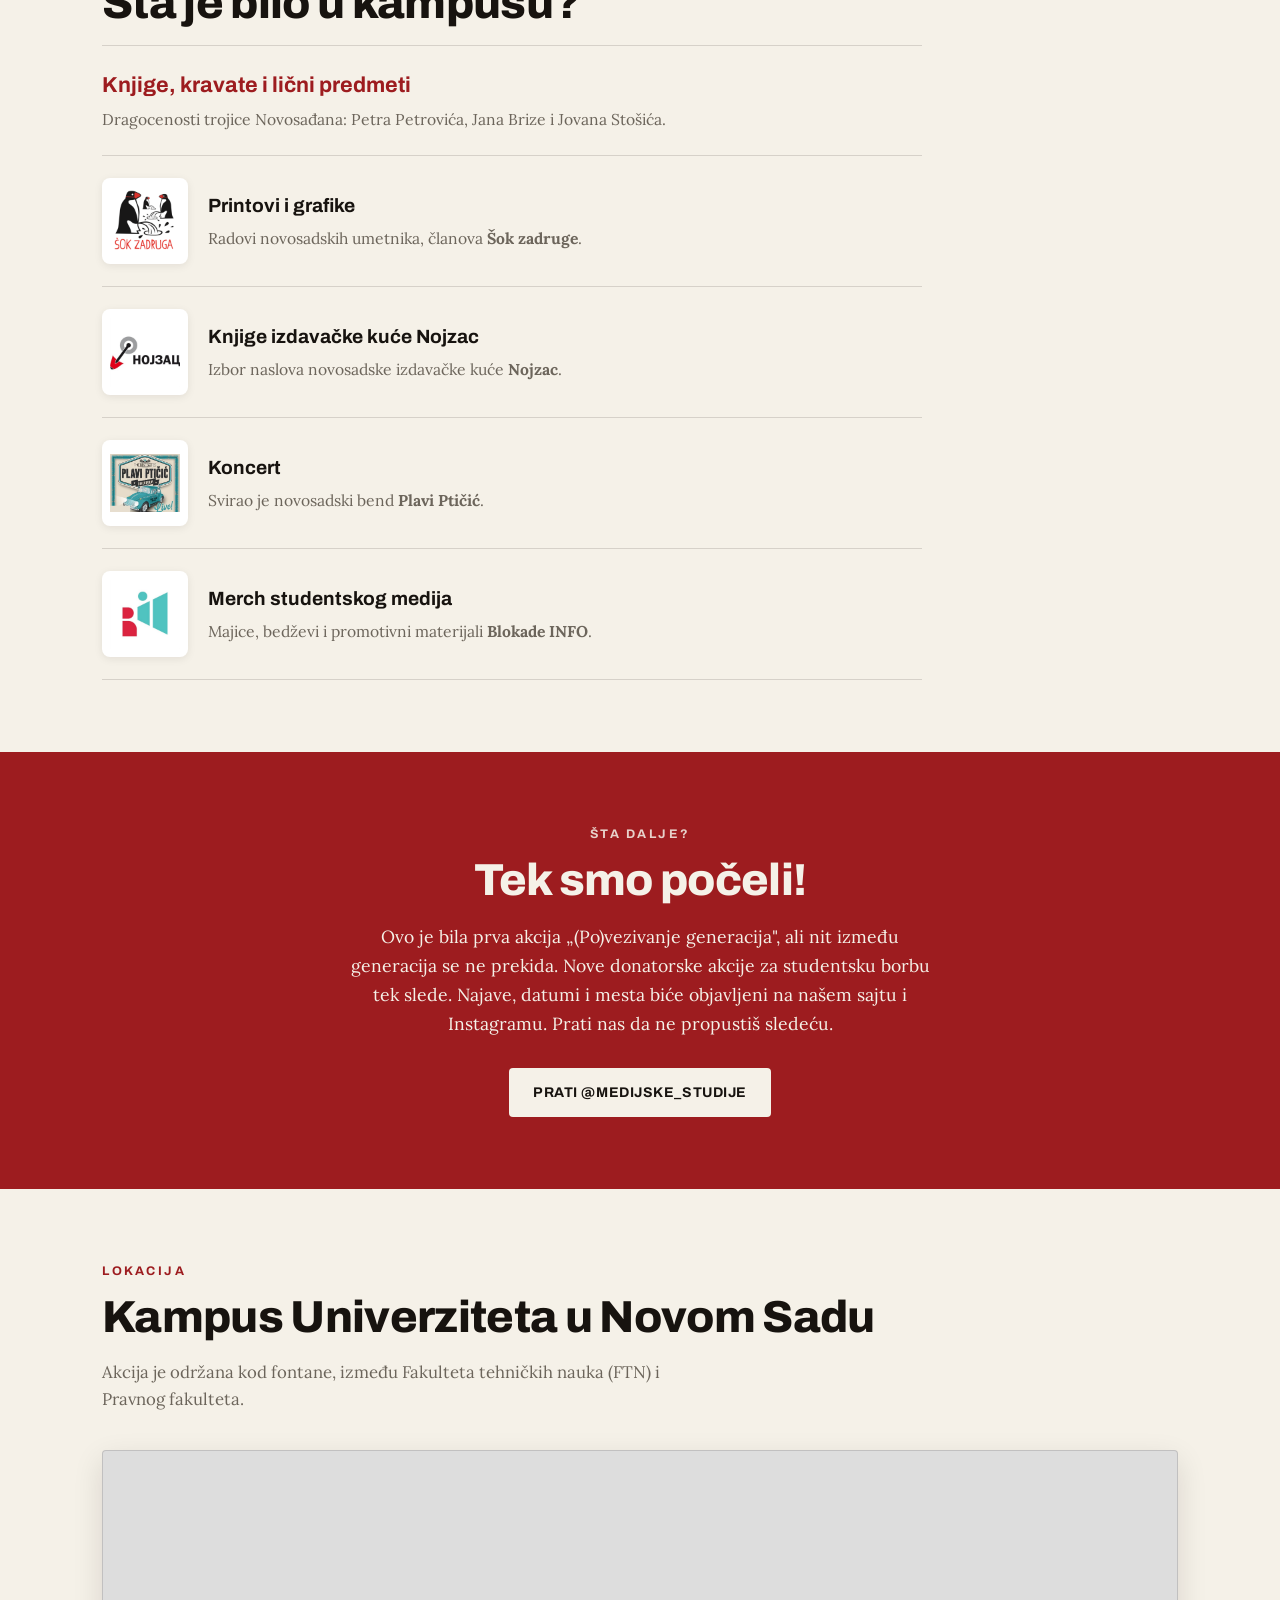
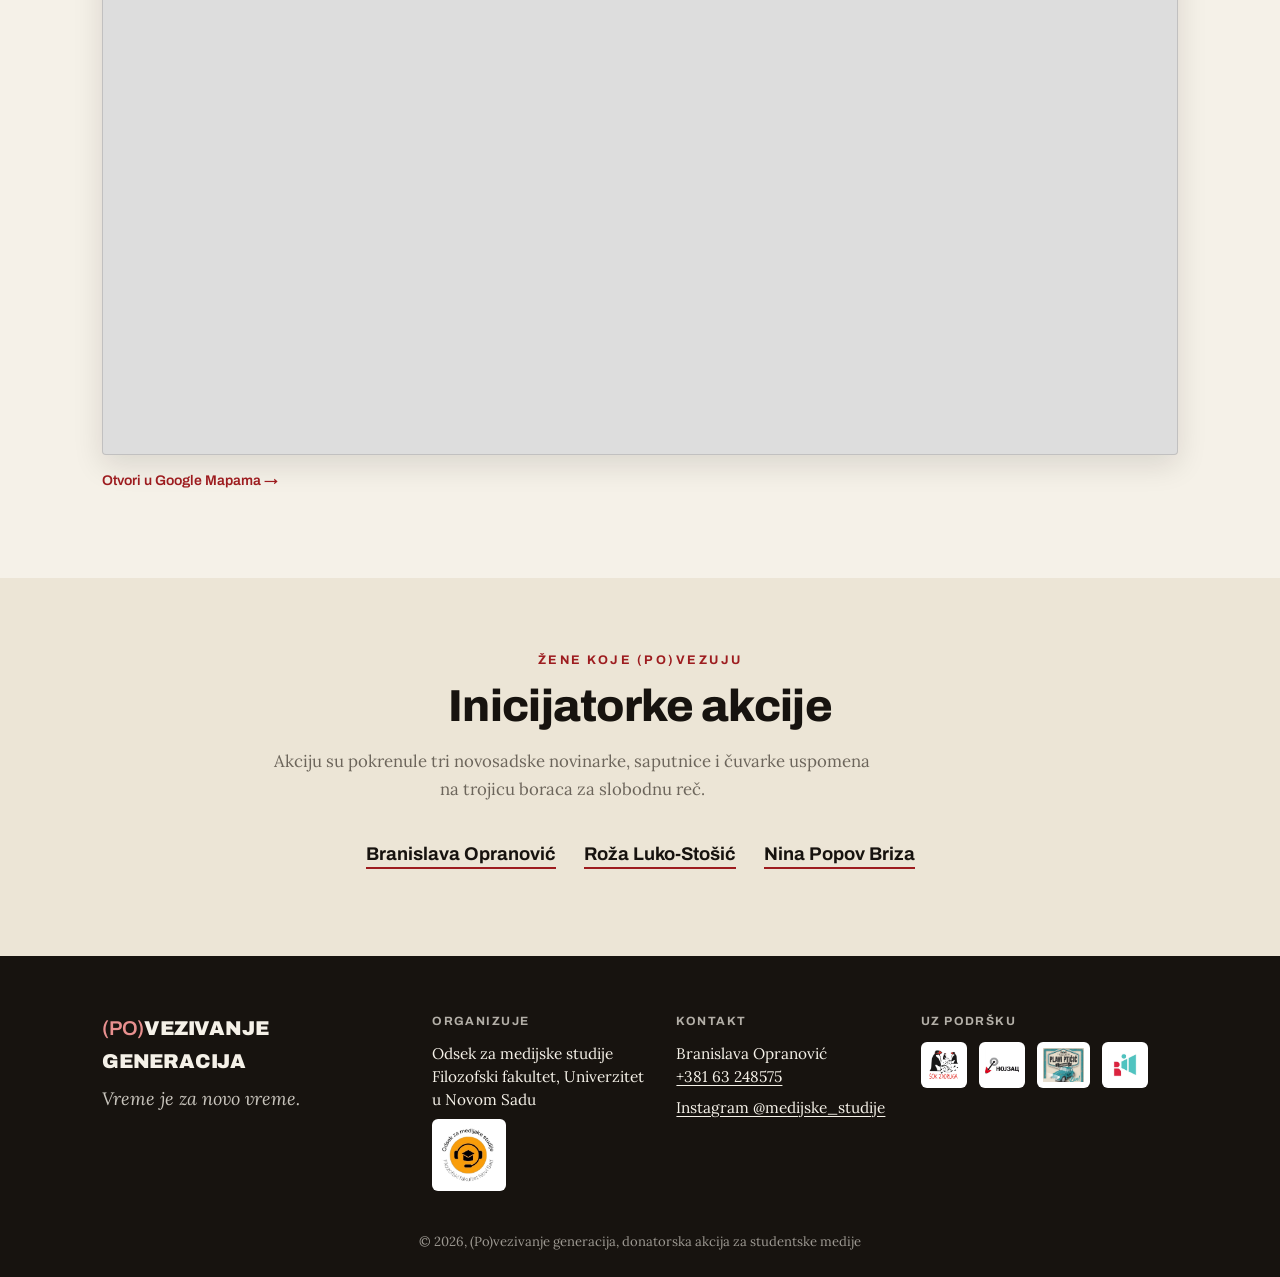
==== commit 915bbdd9: "Mediji: naslov 'Vest koja se čula' -> 'Čulo se dalje od kampusa' Co-Authored-By: Claude Opus 4.8 <no" ====
--- a/index.html
+++ b/index.html
@@ -25,10 +25,10 @@
   <meta name="twitter:image" content="https://povezivanjegeneracija.com/assets/img/pera-portret.jpg" />
 
   <!-- Favicon -->
-  <link rel="icon" href="favicon.svg" type="image/svg+xml" />
-  <link rel="icon" href="favicon-32.png" sizes="32x32" type="image/png" />
-  <link rel="icon" href="favicon-16.png" sizes="16x16" type="image/png" />
-  <link rel="apple-touch-icon" href="apple-touch-icon.png" />
+  <link rel="icon" href="favicon.svg?v=2" type="image/svg+xml" />
+  <link rel="icon" href="favicon-32.png?v=2" sizes="32x32" type="image/png" />
+  <link rel="icon" href="favicon-16.png?v=2" sizes="16x16" type="image/png" />
+  <link rel="apple-touch-icon" href="apple-touch-icon.png?v=2" />
 
   <link rel="preconnect" href="https://fonts.googleapis.com" />
   <link rel="preconnect" href="https://fonts.gstatic.com" crossorigin />
@@ -195,7 +195,7 @@
 <section class="section section--red" id="mediji">
   <div class="wrap">
     <p class="kicker kicker--light">Mediji o akciji</p>
-    <h2 class="section__title section__title--light">Vest koja se čula</h2>
+    <h2 class="section__title section__title--light">Čulo se dalje od kampusa</h2>
     <p class="section__intro">
       Akciju su ispratili novosadski i nacionalni mediji, od najava do izveštaja iz kampusa.
       Hvala im što su (po)vezivanje generacija učinili vidljivim.
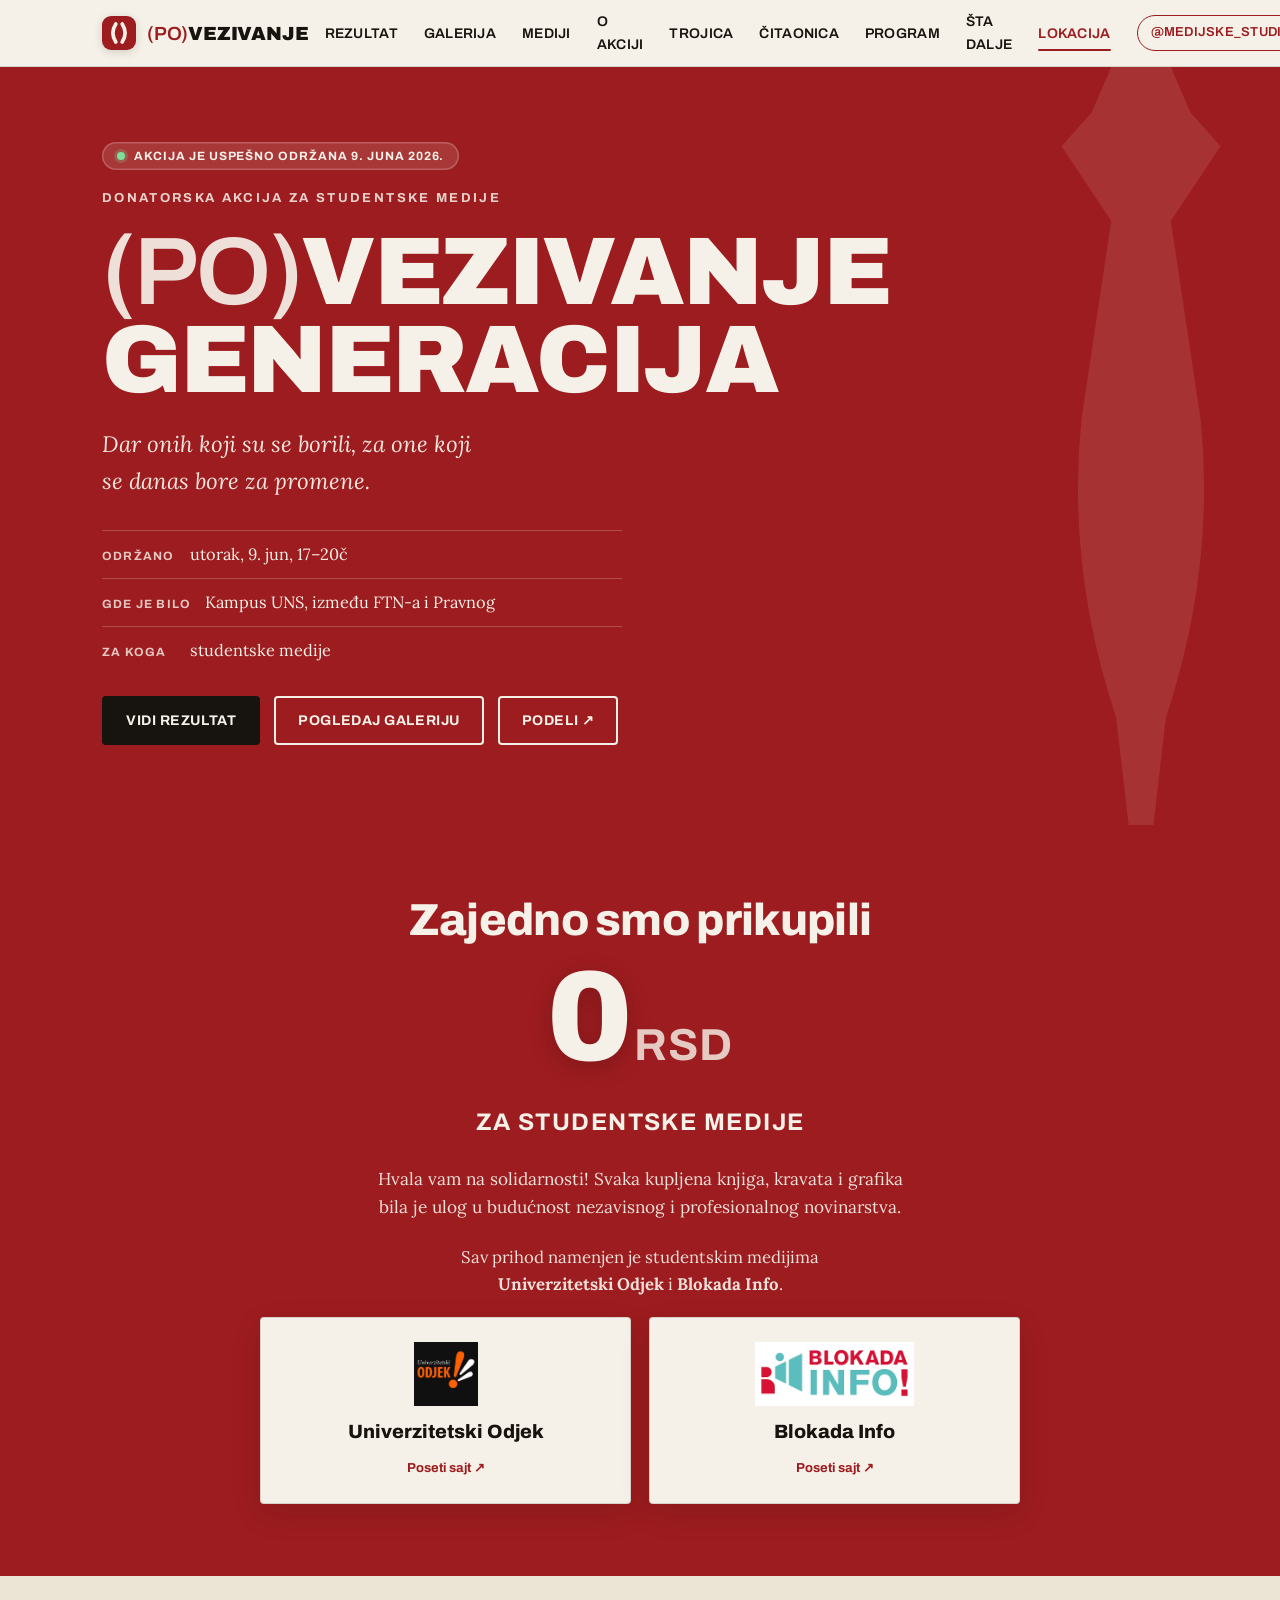
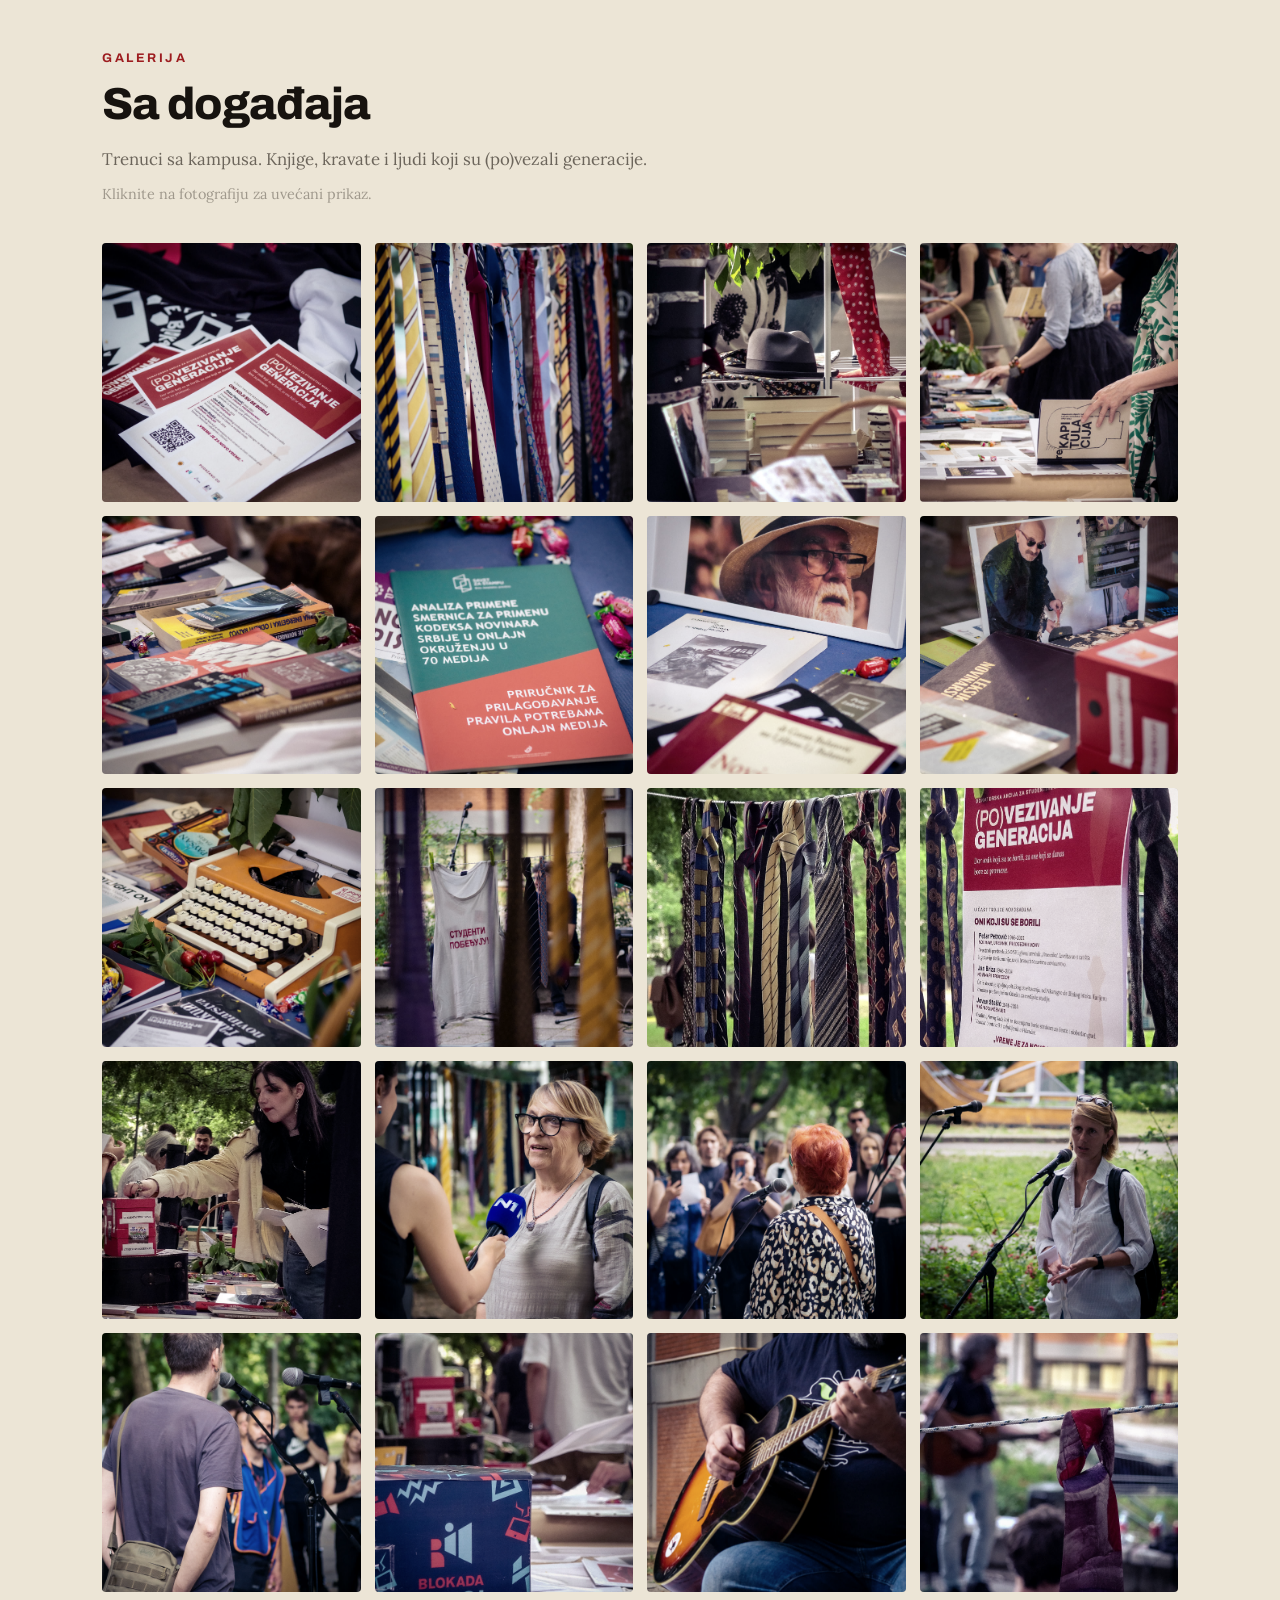
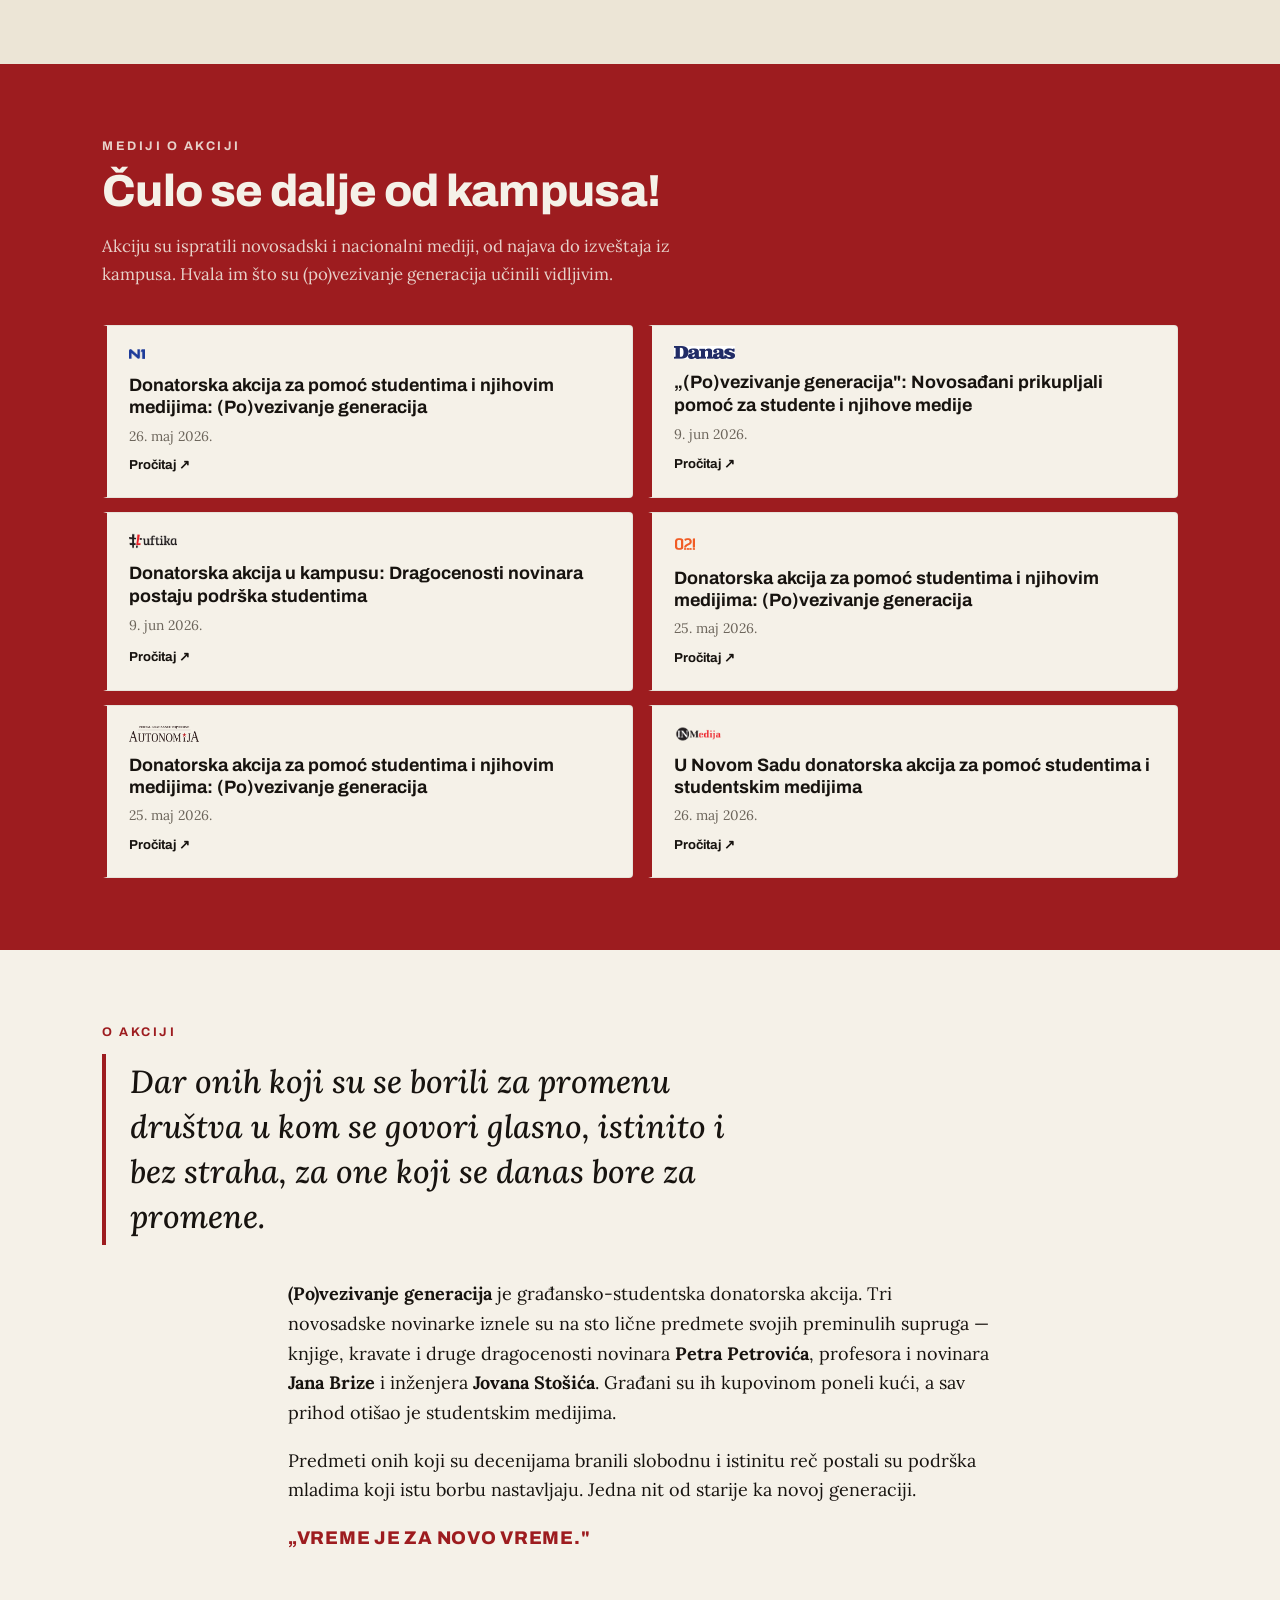
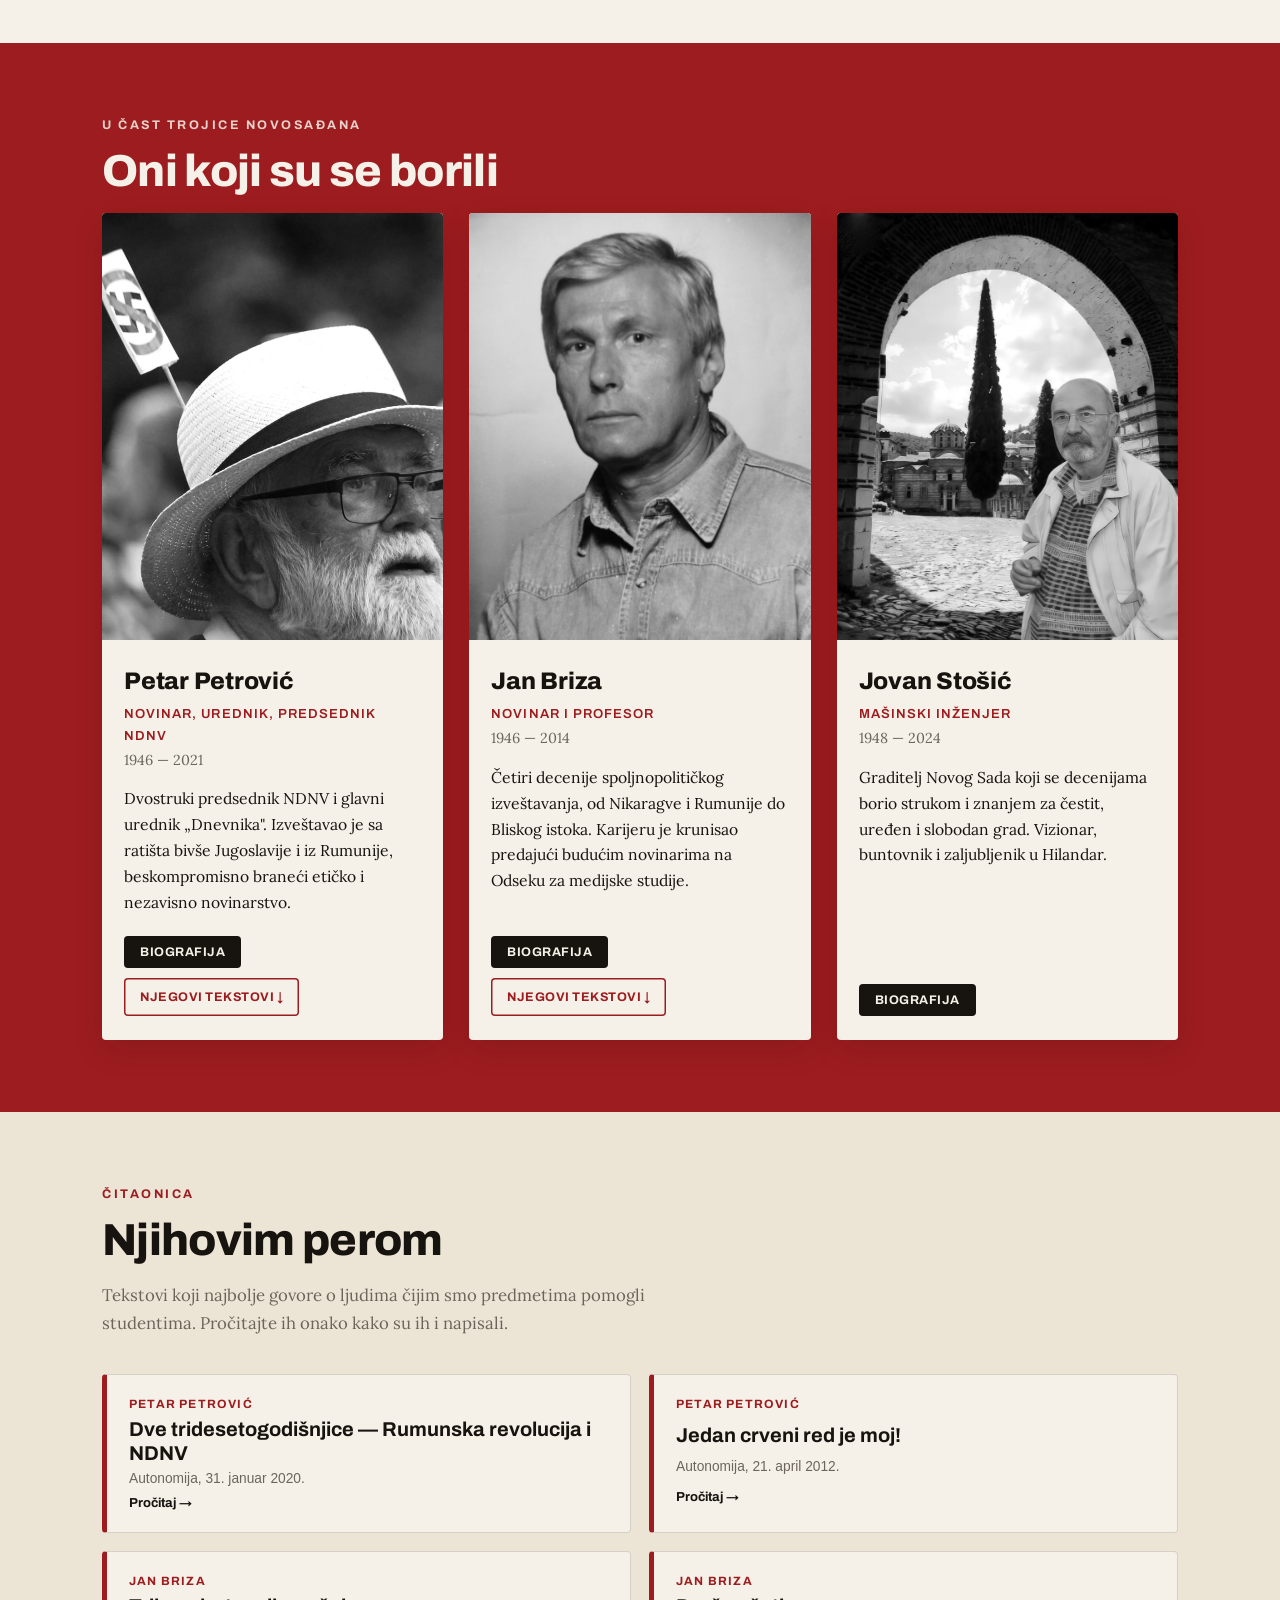
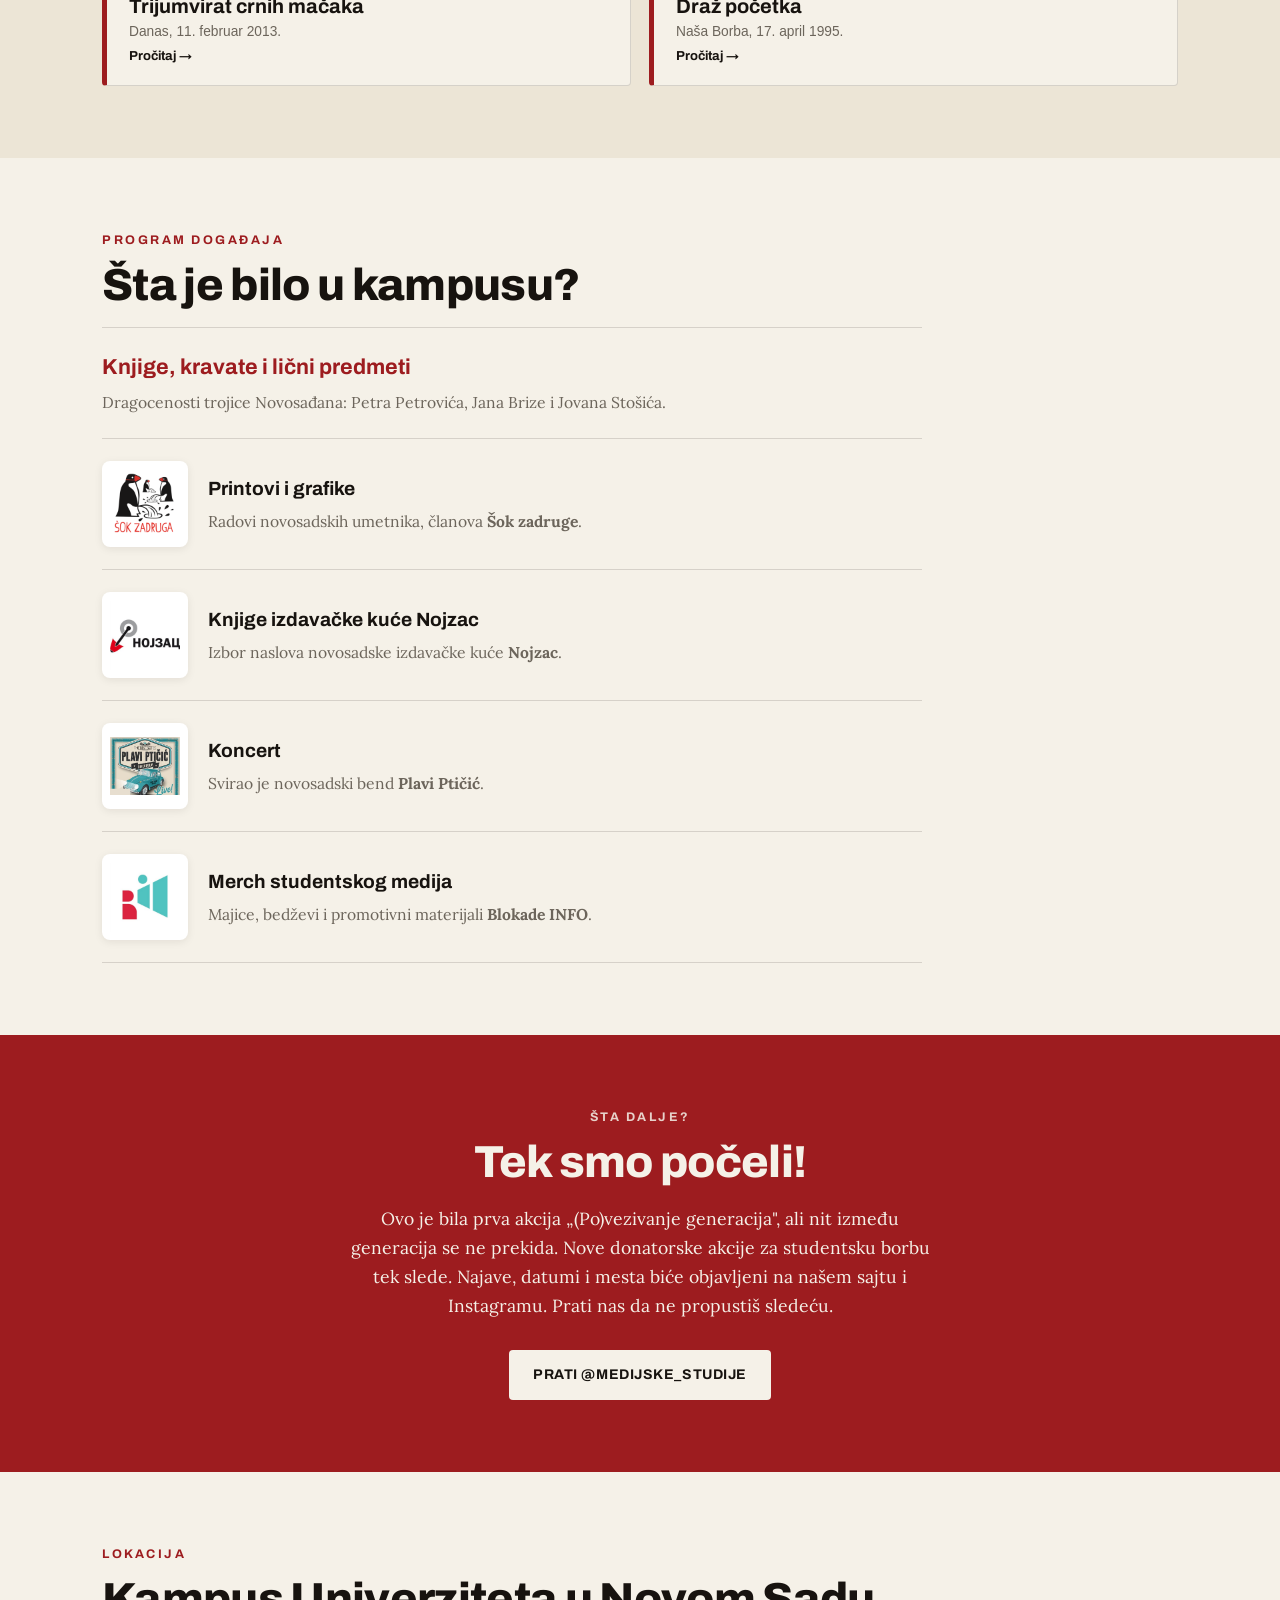
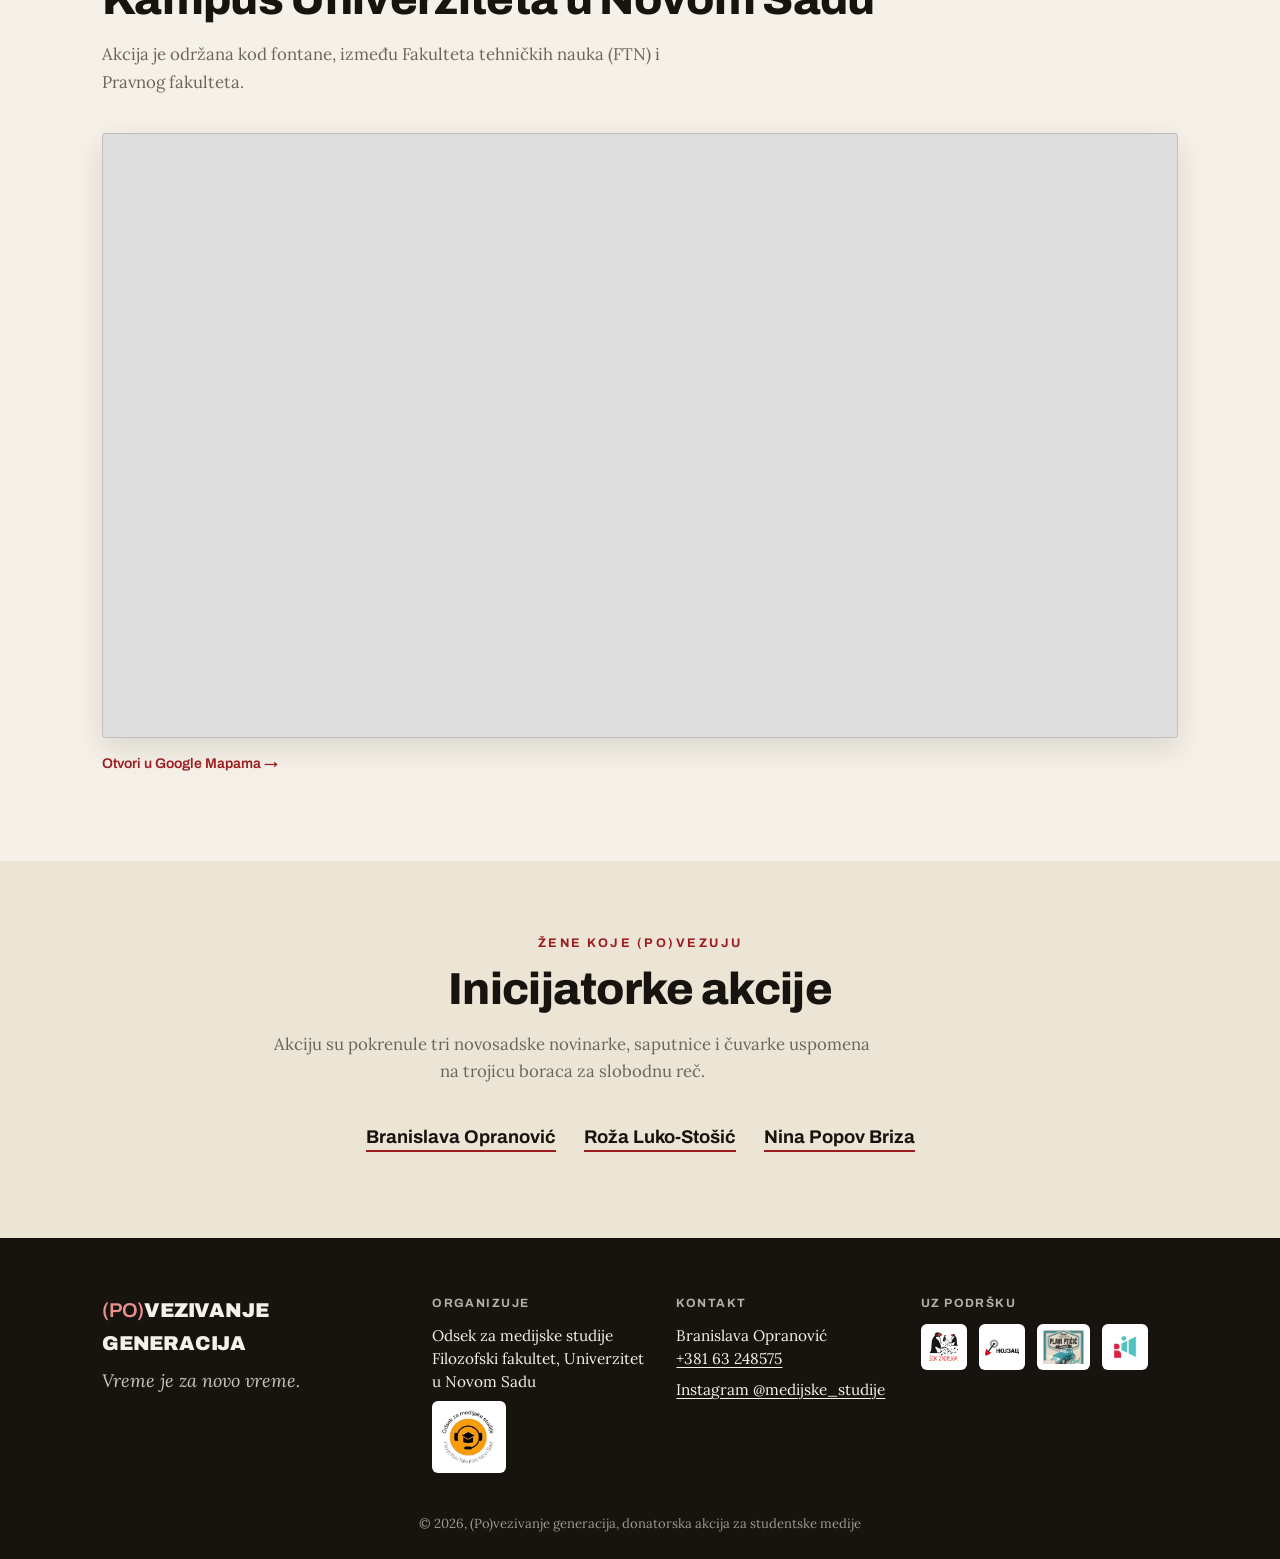
==== commit e594792d: "Header: favicon kao logo + redizajn navigacije - Ugrađen favicon kao logo-znak (inline SVG: crvena p" ====
--- a/index.html
+++ b/index.html
@@ -25,23 +25,32 @@
   <meta name="twitter:image" content="https://povezivanjegeneracija.com/assets/img/pera-portret.jpg" />
 
   <!-- Favicon -->
-  <link rel="icon" href="favicon.svg?v=2" type="image/svg+xml" />
-  <link rel="icon" href="favicon-32.png?v=2" sizes="32x32" type="image/png" />
-  <link rel="icon" href="favicon-16.png?v=2" sizes="16x16" type="image/png" />
-  <link rel="apple-touch-icon" href="apple-touch-icon.png?v=2" />
+  <link rel="icon" href="/favicon.ico?v=3" sizes="any" />
+  <link rel="icon" href="favicon.svg?v=3" type="image/svg+xml" />
+  <link rel="icon" href="favicon-48.png?v=3" sizes="48x48" type="image/png" />
+  <link rel="icon" href="favicon-32.png?v=3" sizes="32x32" type="image/png" />
+  <link rel="icon" href="favicon-16.png?v=3" sizes="16x16" type="image/png" />
+  <link rel="apple-touch-icon" href="apple-touch-icon.png?v=3" />
 
   <link rel="preconnect" href="https://fonts.googleapis.com" />
   <link rel="preconnect" href="https://fonts.gstatic.com" crossorigin />
   <link href="https://fonts.googleapis.com/css2?family=Archivo:wght@500;600;700;800;900&family=Lora:ital,wght@0,400;0,500;0,600;1,400;1,500&display=swap" rel="stylesheet" />
-  <link rel="stylesheet" href="css/style.css?v=20260622e" />
+  <link rel="stylesheet" href="css/style.css?v=20260623b" />
 </head>
 <body>
 
 <!-- ================= NAV ================= -->
 <header class="nav" id="top">
   <div class="nav__inner">
-    <a href="#top" class="brand" aria-label="Početak">
-      <span class="brand__po">(PO)</span><span class="brand__rest">VEZIVANJE</span>
+    <a href="#top" class="brand" aria-label="(Po)vezivanje generacija — početak">
+      <svg class="brand__mark" viewBox="0 0 64 64" aria-hidden="true" focusable="false">
+        <rect width="64" height="64" rx="12" fill="var(--red)" />
+        <g fill="none" stroke="var(--paper)" stroke-width="7" stroke-linecap="round">
+          <path d="M26 15 Q15 32 26 49" />
+          <path d="M38 15 Q49 32 38 49" />
+        </g>
+      </svg>
+      <span class="brand__word"><span class="brand__po">(PO)</span><span class="brand__rest">VEZIVANJE</span></span>
     </a>
     <nav class="nav__links" id="navLinks">
       <a href="#rezultat">Rezultat</a>
@@ -107,6 +116,25 @@
       bila je ulog u budućnost nezavisnog i profesionalnog novinarstva.
     </p>
 
+    <p class="result__beneficiaries-lead">
+      Sav prihod namenjen je studentskim medijima<br />
+      <strong>Univerzitetski Odjek</strong> i <strong>Blokada Info</strong>.
+    </p>
+
+    <div class="beneficiaries">
+      <a class="beneficiary" href="https://www.univerzitetskiodjek.com/" target="_blank" rel="noopener">
+        <img class="beneficiary__logo" src="assets/logos/odjek.jpg" alt="Univerzitetski Odjek" loading="lazy" />
+        <span class="beneficiary__name">Univerzitetski Odjek</span>
+        <span class="beneficiary__cta">Poseti sajt ↗</span>
+      </a>
+
+      <a class="beneficiary" href="https://www.blokada.info/sr/pisali-smo/" target="_blank" rel="noopener">
+        <img class="beneficiary__logo" src="assets/logos/blokada-info-full.png" alt="Blokada Info" loading="lazy" />
+        <span class="beneficiary__name">Blokada Info</span>
+        <span class="beneficiary__cta">Poseti sajt ↗</span>
+      </a>
+    </div>
+
     <!-- ZAHVALNICA / izjava inicijatorki — struktura je spremna; ubaci tekst i potpis pa otkomentariši:
     <blockquote class="thanks">
       <p class="thanks__quote">„Ovde ide kratka izjava/zahvalnica inicijatorki akcije."</p>
@@ -195,7 +223,7 @@
 <section class="section section--red" id="mediji">
   <div class="wrap">
     <p class="kicker kicker--light">Mediji o akciji</p>
-    <h2 class="section__title section__title--light">Čulo se dalje od kampusa</h2>
+    <h2 class="section__title section__title--light">Čulo se dalje od kampusa!</h2>
     <p class="section__intro">
       Akciju su ispratili novosadski i nacionalni mediji, od najava do izveštaja iz kampusa.
       Hvala im što su (po)vezivanje generacija učinili vidljivim.
@@ -728,6 +756,6 @@
 }
 </script>
 
-<script src="js/main.js?v=20260622e"></script>
+<script src="js/main.js?v=20260623b"></script>
 </body>
 </html>
--- a/css/style.css
+++ b/css/style.css
@@ -49,30 +49,54 @@
   background:rgba(245,241,232,.94);
   backdrop-filter:saturate(140%) blur(6px);
   border-bottom:1px solid var(--line);
+  transition:box-shadow .25s, border-color .25s;
+}
+.nav.is-scrolled{
+  box-shadow:0 6px 20px rgba(23,19,15,.10);
+  border-bottom-color:transparent;
 }
 .nav__inner{
   max-width:var(--maxw); margin:0 auto; padding:10px 22px;
   display:flex; align-items:center; justify-content:space-between; gap:16px;
 }
 .brand{
+  display:inline-flex; align-items:center; gap:11px;
   font-weight:900; font-size:19px; letter-spacing:-.01em;
   color:var(--ink); text-transform:uppercase; white-space:nowrap;
 }
 .brand:hover{ text-decoration:none; }
+.brand__mark{
+  width:34px; height:34px; flex:0 0 auto; display:block;
+  border-radius:9px; box-shadow:0 2px 8px rgba(23,19,15,.16);
+  transition:transform .25s ease;
+}
+.brand:hover .brand__mark{ transform:rotate(-5deg) scale(1.04); }
+.brand__word{ line-height:1; }
 .brand__po{ color:var(--red); font-weight:600; }
 .brand__rest{ font-weight:900; }
 
-.nav__links{ display:flex; align-items:center; gap:22px; }
+.nav__links{ display:flex; align-items:center; gap:26px; }
 .nav__links a{
+  position:relative;
   color:var(--ink); font-weight:600; font-size:14px;
-  letter-spacing:.01em; text-transform:uppercase;
-}
-.nav__links a:hover{ color:var(--red); text-decoration:none; }
+  letter-spacing:.02em; text-transform:uppercase;
+  transition:color .18s;
+}
+.nav__links a:not(.nav__ig)::after{
+  content:""; position:absolute; left:0; right:0; bottom:-6px; height:2px;
+  background:var(--red); border-radius:2px;
+  transform:scaleX(0); transform-origin:left; transition:transform .22s ease;
+}
+.nav__links a:not(.nav__ig):hover{ color:var(--red); text-decoration:none; }
+.nav__links a:not(.nav__ig):hover::after,
+.nav__links a.is-active:not(.nav__ig)::after{ transform:scaleX(1); }
+.nav__links a.is-active:not(.nav__ig){ color:var(--red); }
 .nav__ig{
   color:var(--red) !important; border:1.5px solid var(--red);
-  padding:6px 12px; border-radius:999px; font-size:13px !important;
-}
-.nav__ig:hover{ background:var(--red); color:#fff !important; }
+  padding:6px 13px; border-radius:999px; font-size:13px !important;
+  transition:background .18s, color .18s;
+}
+.nav__ig:hover{ background:var(--red); color:#fff !important; text-decoration:none; }
 
 .nav__toggle{
   display:none; flex-direction:column; gap:5px;
@@ -299,6 +323,36 @@
 .thanks{ max-width:48ch; margin:26px auto 0; border-top:1px solid var(--line-light); padding-top:22px; }
 .thanks__quote{ font-family:"Lora",serif; font-style:italic; font-size:1.18rem; line-height:1.5; color:var(--paper); margin:0 0 10px; }
 .thanks__sign{ font-family:"Archivo",sans-serif; font-weight:700; text-transform:uppercase; letter-spacing:.08em; font-size:12px; color:rgba(245,241,232,.85); margin:0; }
+
+/* ---------------- KOME SU NAMENJENA (u Rezultatu) ---------------- */
+.result__beneficiaries-lead{
+  max-width:50ch; margin:22px auto 0; font-size:1.05rem;
+  color:rgba(245,241,232,.92);
+}
+.beneficiaries{
+  display:grid; gap:18px; grid-template-columns:1fr;
+  max-width:680px; margin:18px auto 0;
+}
+.beneficiary{
+  display:flex; flex-direction:column; align-items:center; gap:10px;
+  padding:24px 20px; background:var(--paper);
+  border:1px solid var(--line); border-radius:var(--r);
+  box-shadow:var(--shadow); text-align:center;
+  transition:transform .15s ease, box-shadow .15s ease;
+}
+.beneficiary:hover{ transform:translateY(-3px); box-shadow:0 16px 38px rgba(23,19,15,.16); }
+.beneficiary:focus-visible{ outline:3px solid var(--red); outline-offset:2px; }
+.beneficiary__logo{ height:64px; width:auto; object-fit:contain; }
+.beneficiary__name{
+  font-family:"Archivo",sans-serif; font-weight:800; font-size:1.2rem; color:var(--ink);
+}
+.beneficiary__cta{
+  font-family:"Archivo",sans-serif; font-weight:700; font-size:13px; color:var(--red);
+}
+
+@media (min-width:640px){
+  .beneficiaries{ grid-template-columns:1fr 1fr; max-width:760px; }
+}
 
 /* ---------------- GALERIJA ---------------- */
 .gallery{
@@ -451,6 +505,8 @@
 }
 @media (max-width:719px){
   .nav__toggle{ display:flex; }
+  .brand{ font-size:18px; gap:10px; }
+  .brand__mark{ width:30px; height:30px; }
   .nav__links{
     position:absolute; top:100%; left:0; right:0;
     flex-direction:column; align-items:flex-start; gap:0;
@@ -460,6 +516,8 @@
   }
   .nav__links.open{ transform:none; opacity:1; pointer-events:auto; }
   .nav__links a{ padding:11px 0; width:100%; border-bottom:1px solid var(--line); }
+  /* u mobilnom meniju indikator je samo boja, bez donje linije */
+  .nav__links a:not(.nav__ig)::after{ display:none; }
   .nav__ig{ margin-top:12px; display:inline-block; }
   .section{ padding:56px 0; }
   .hero{ padding:54px 0 60px; }
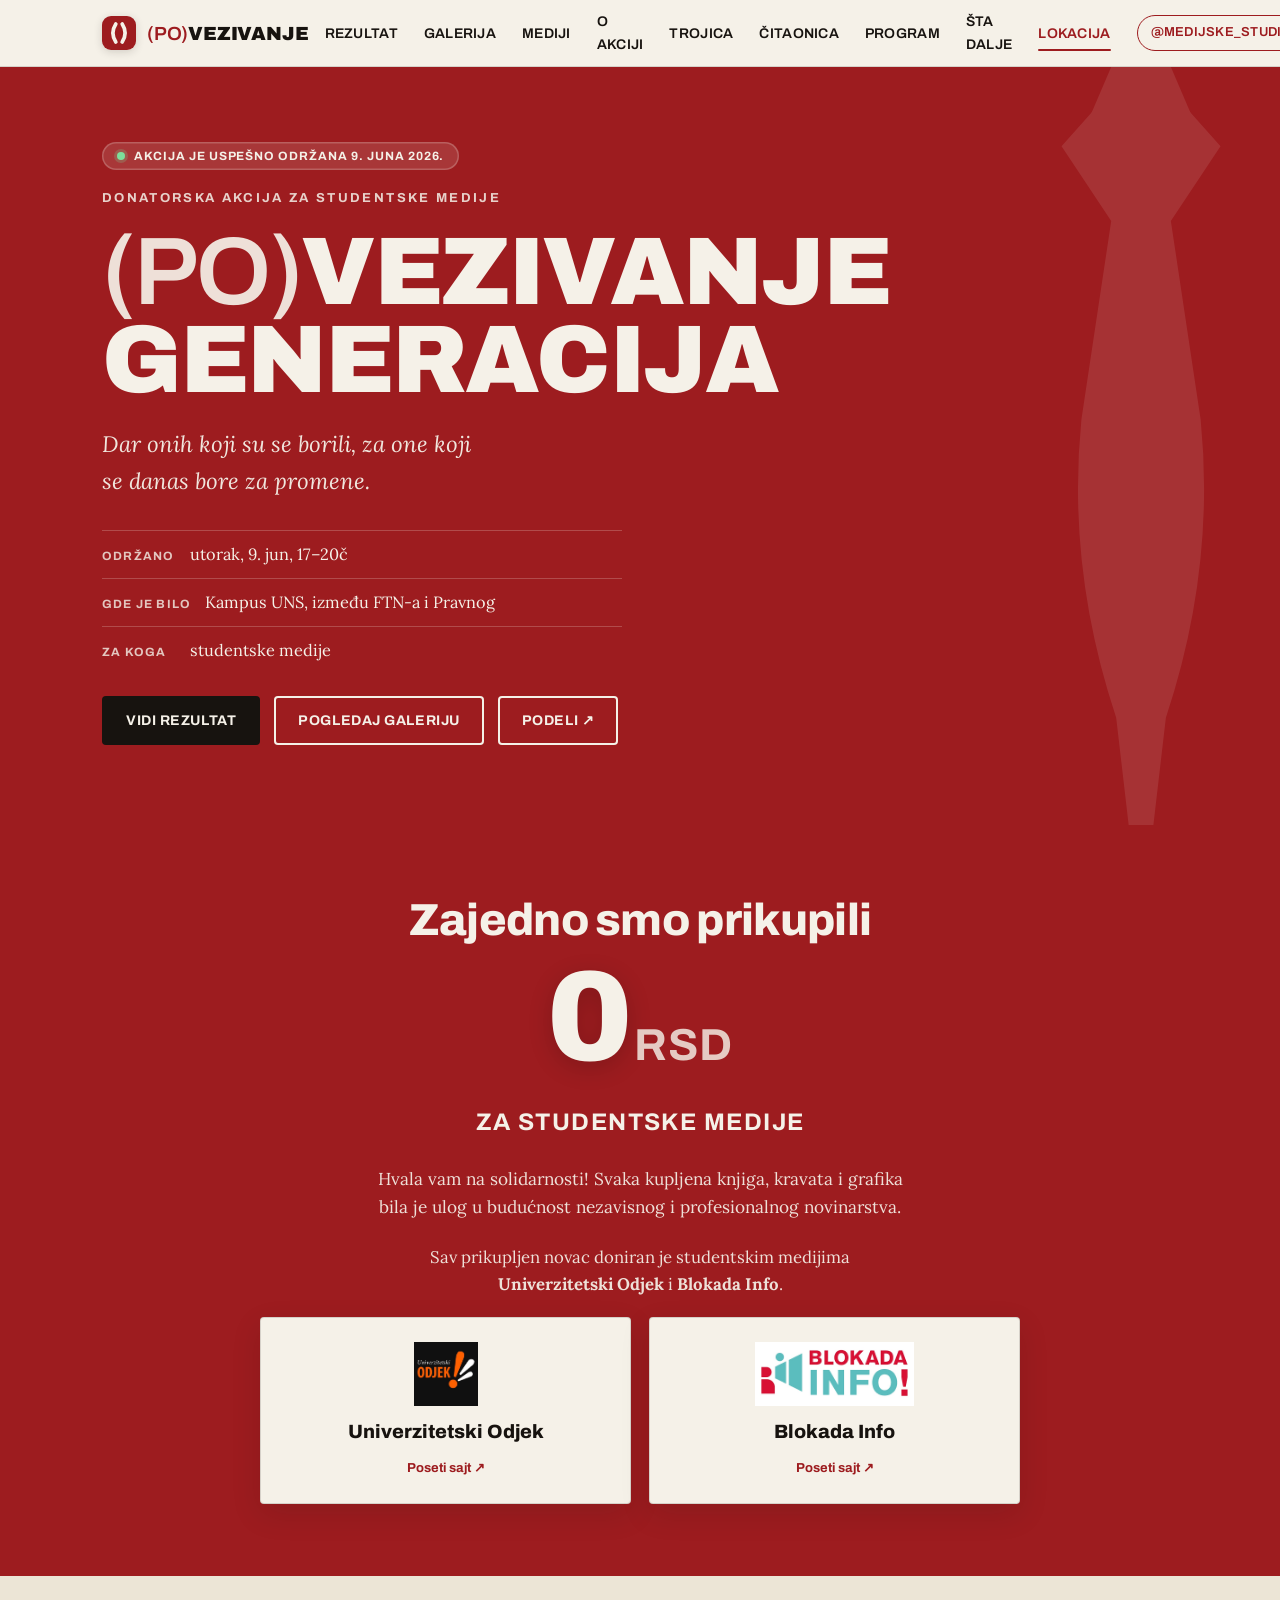
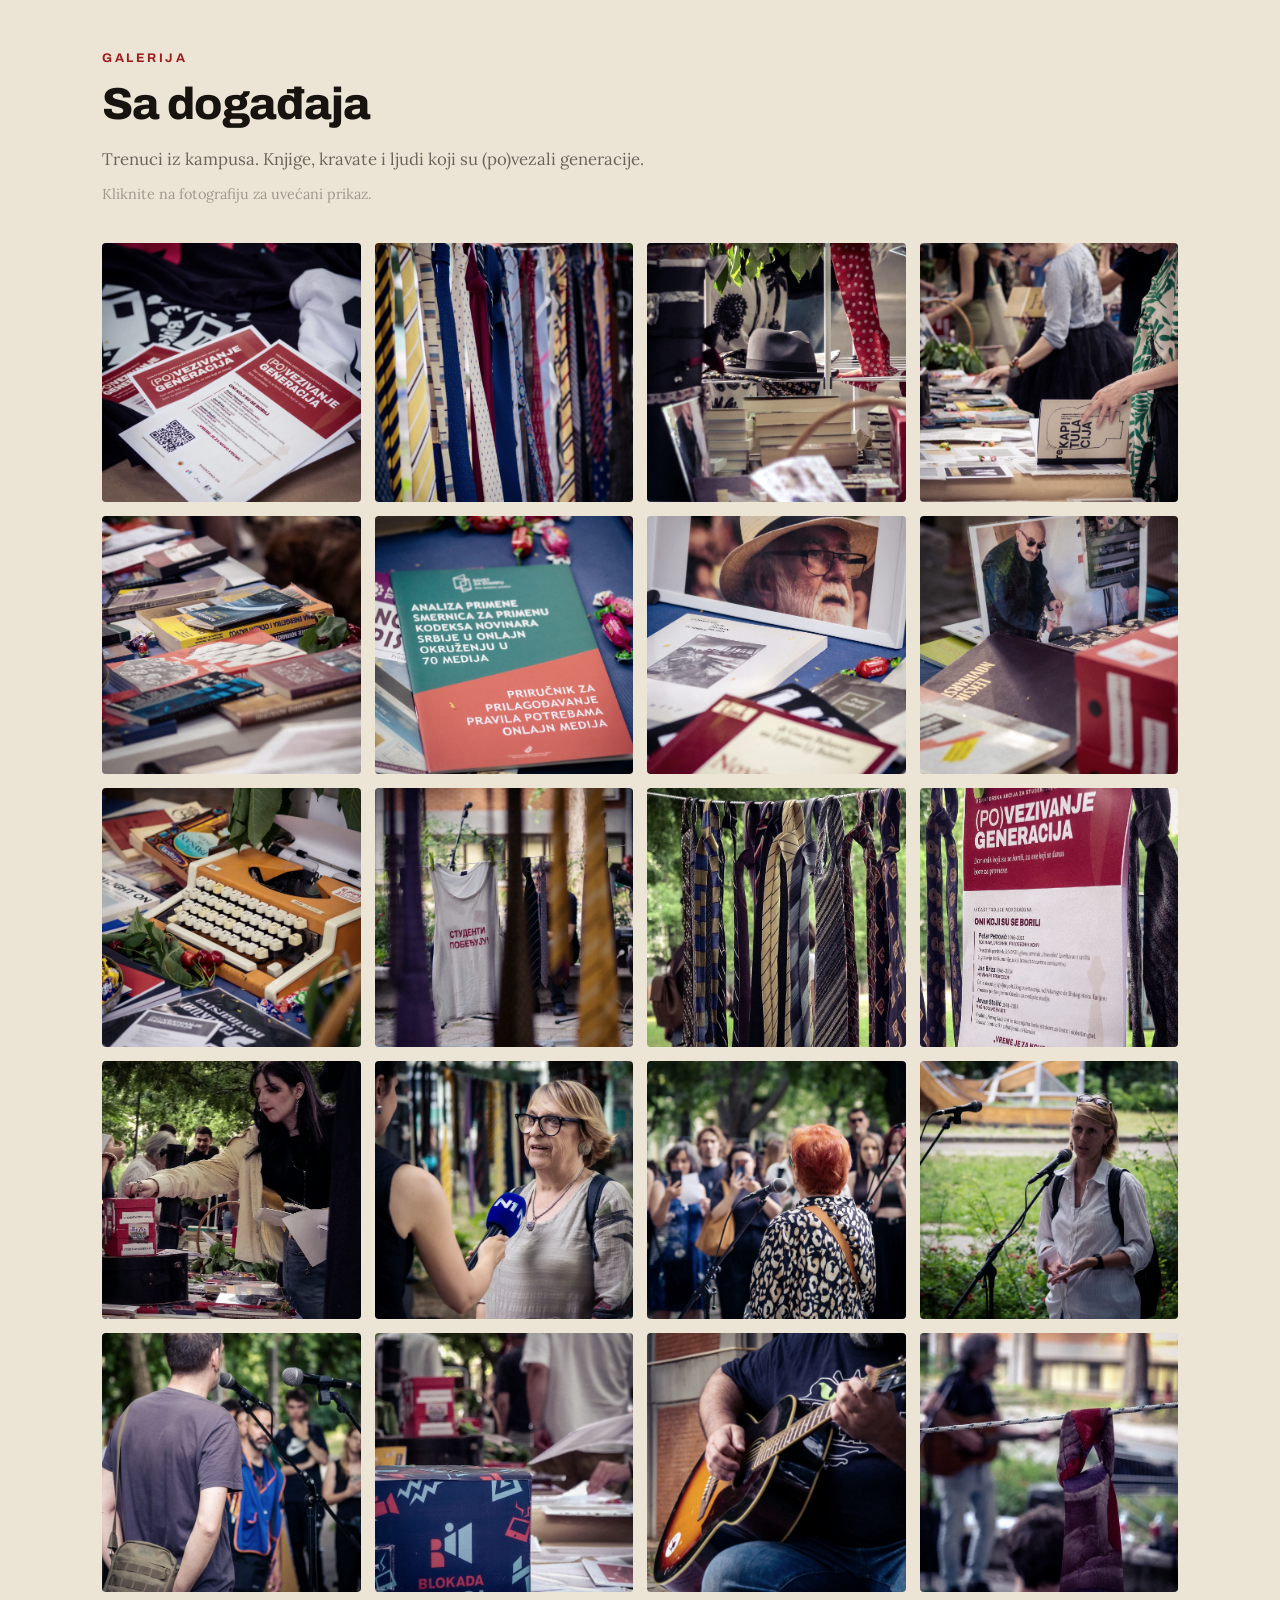
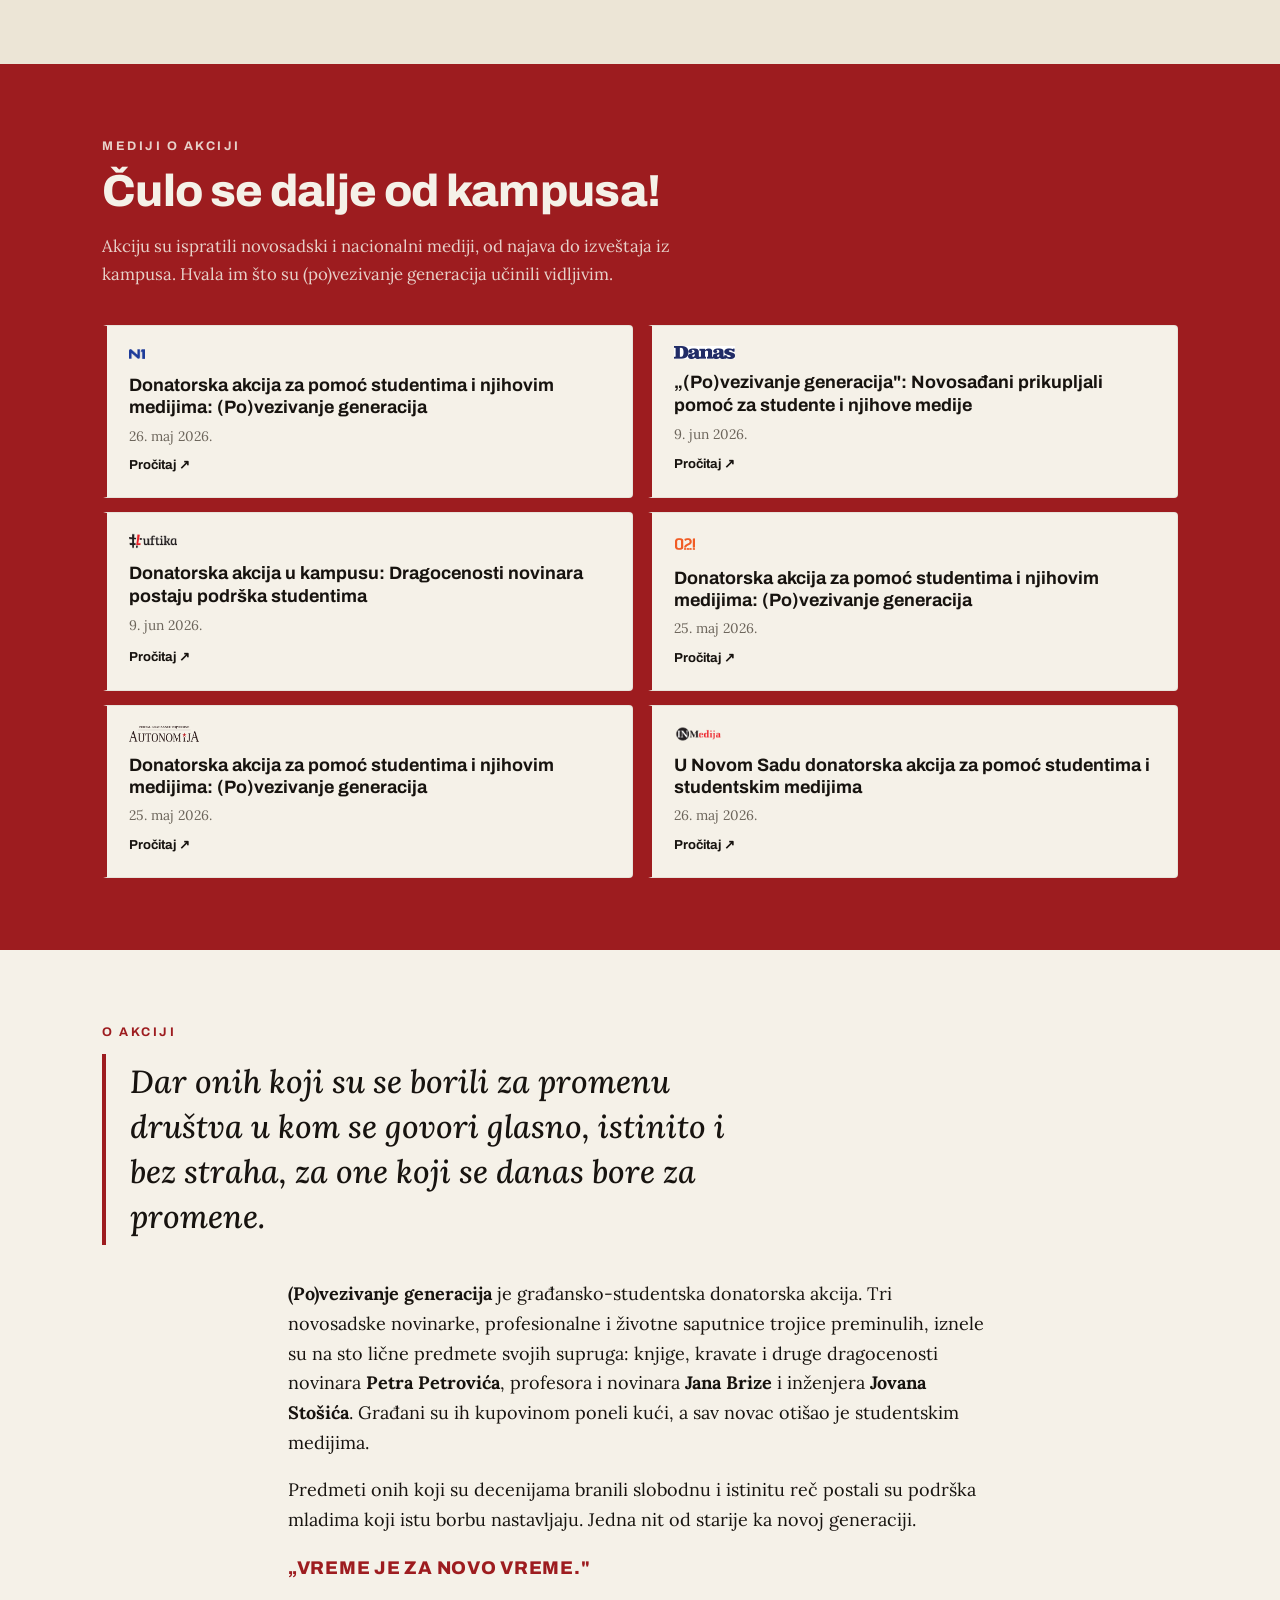
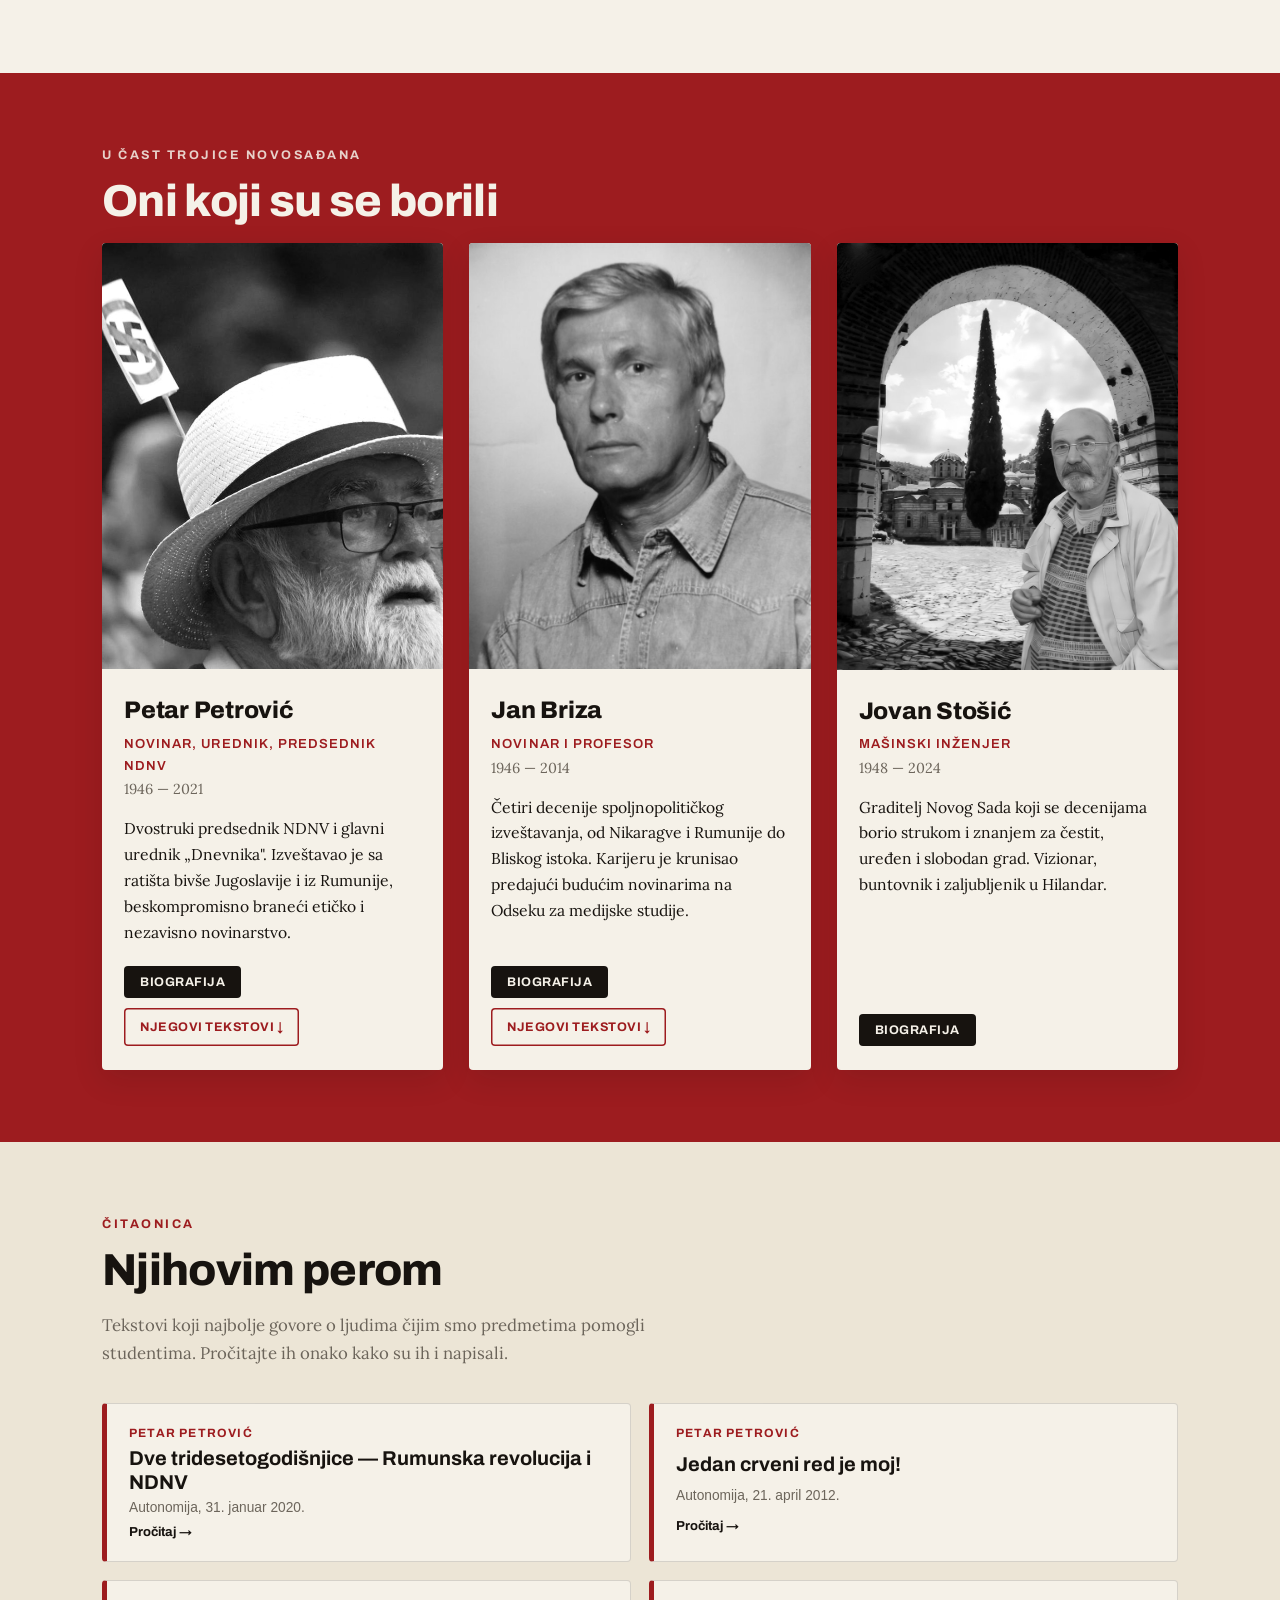
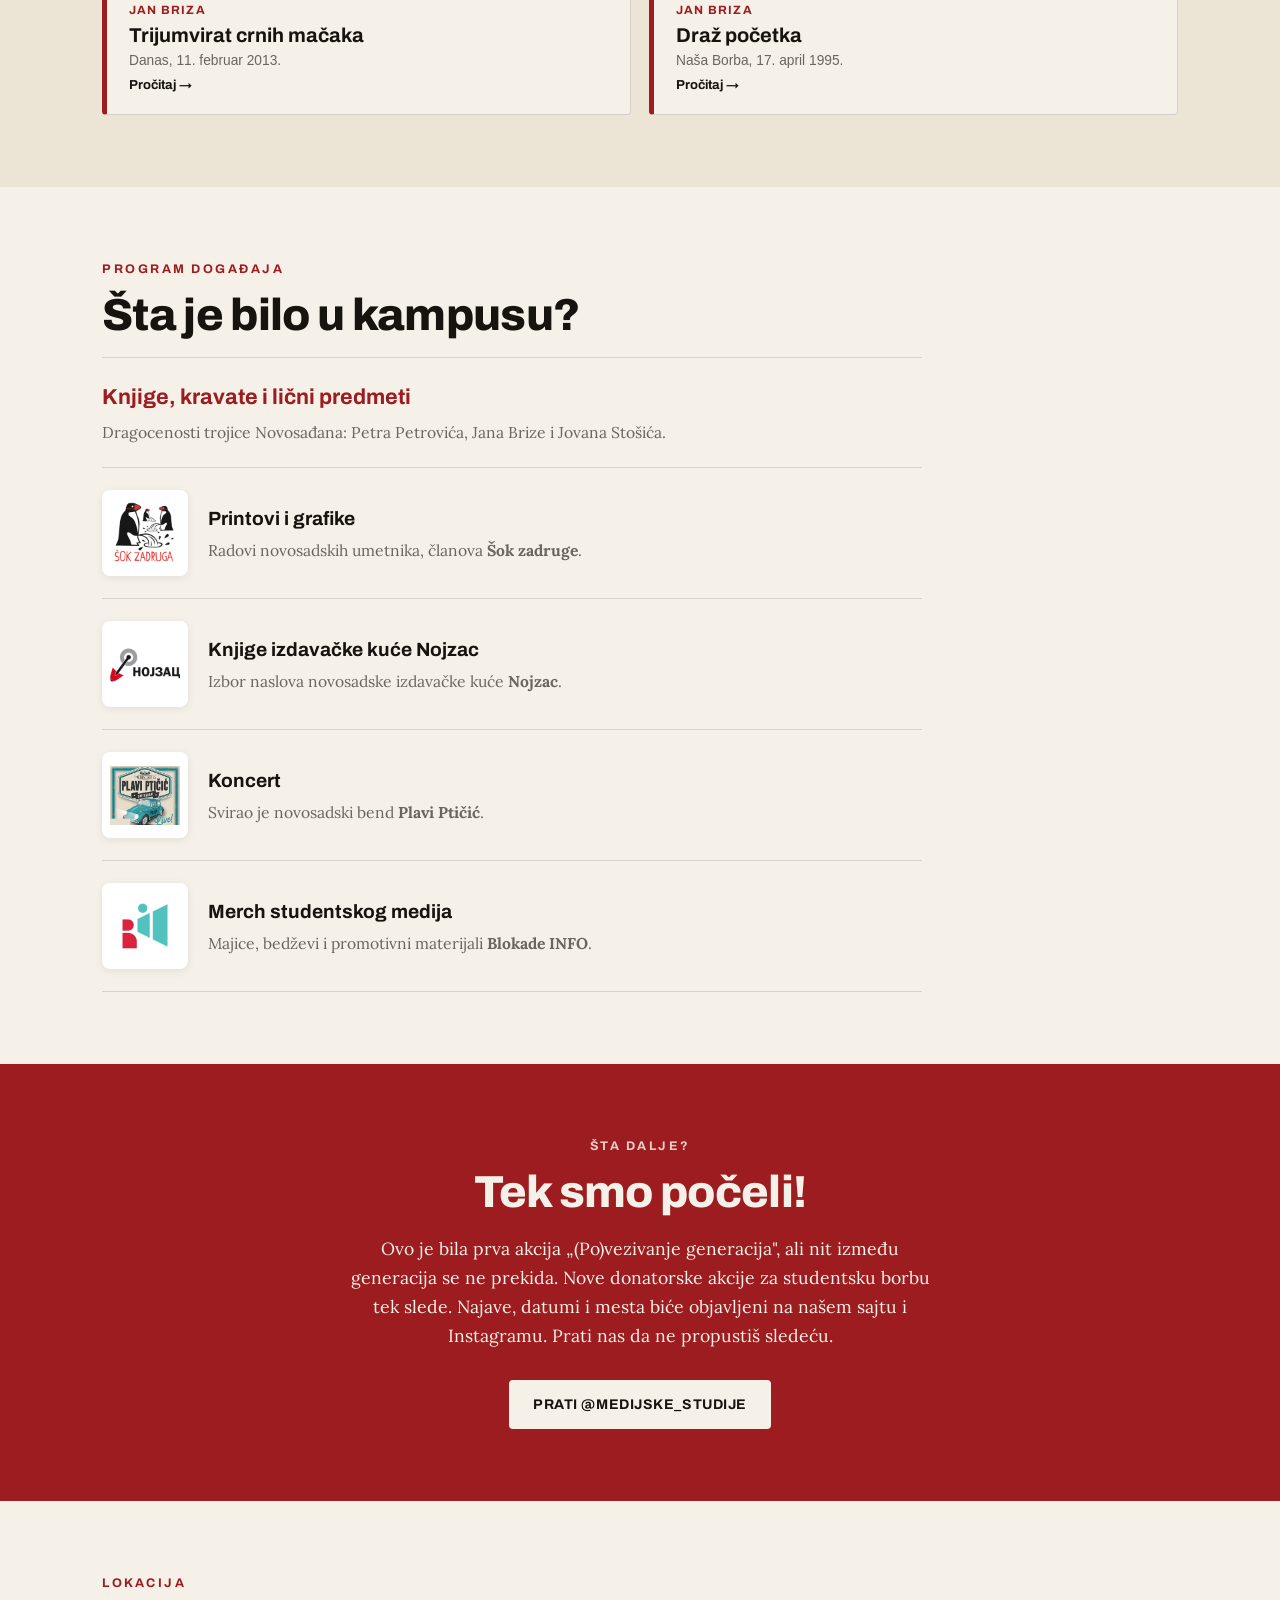
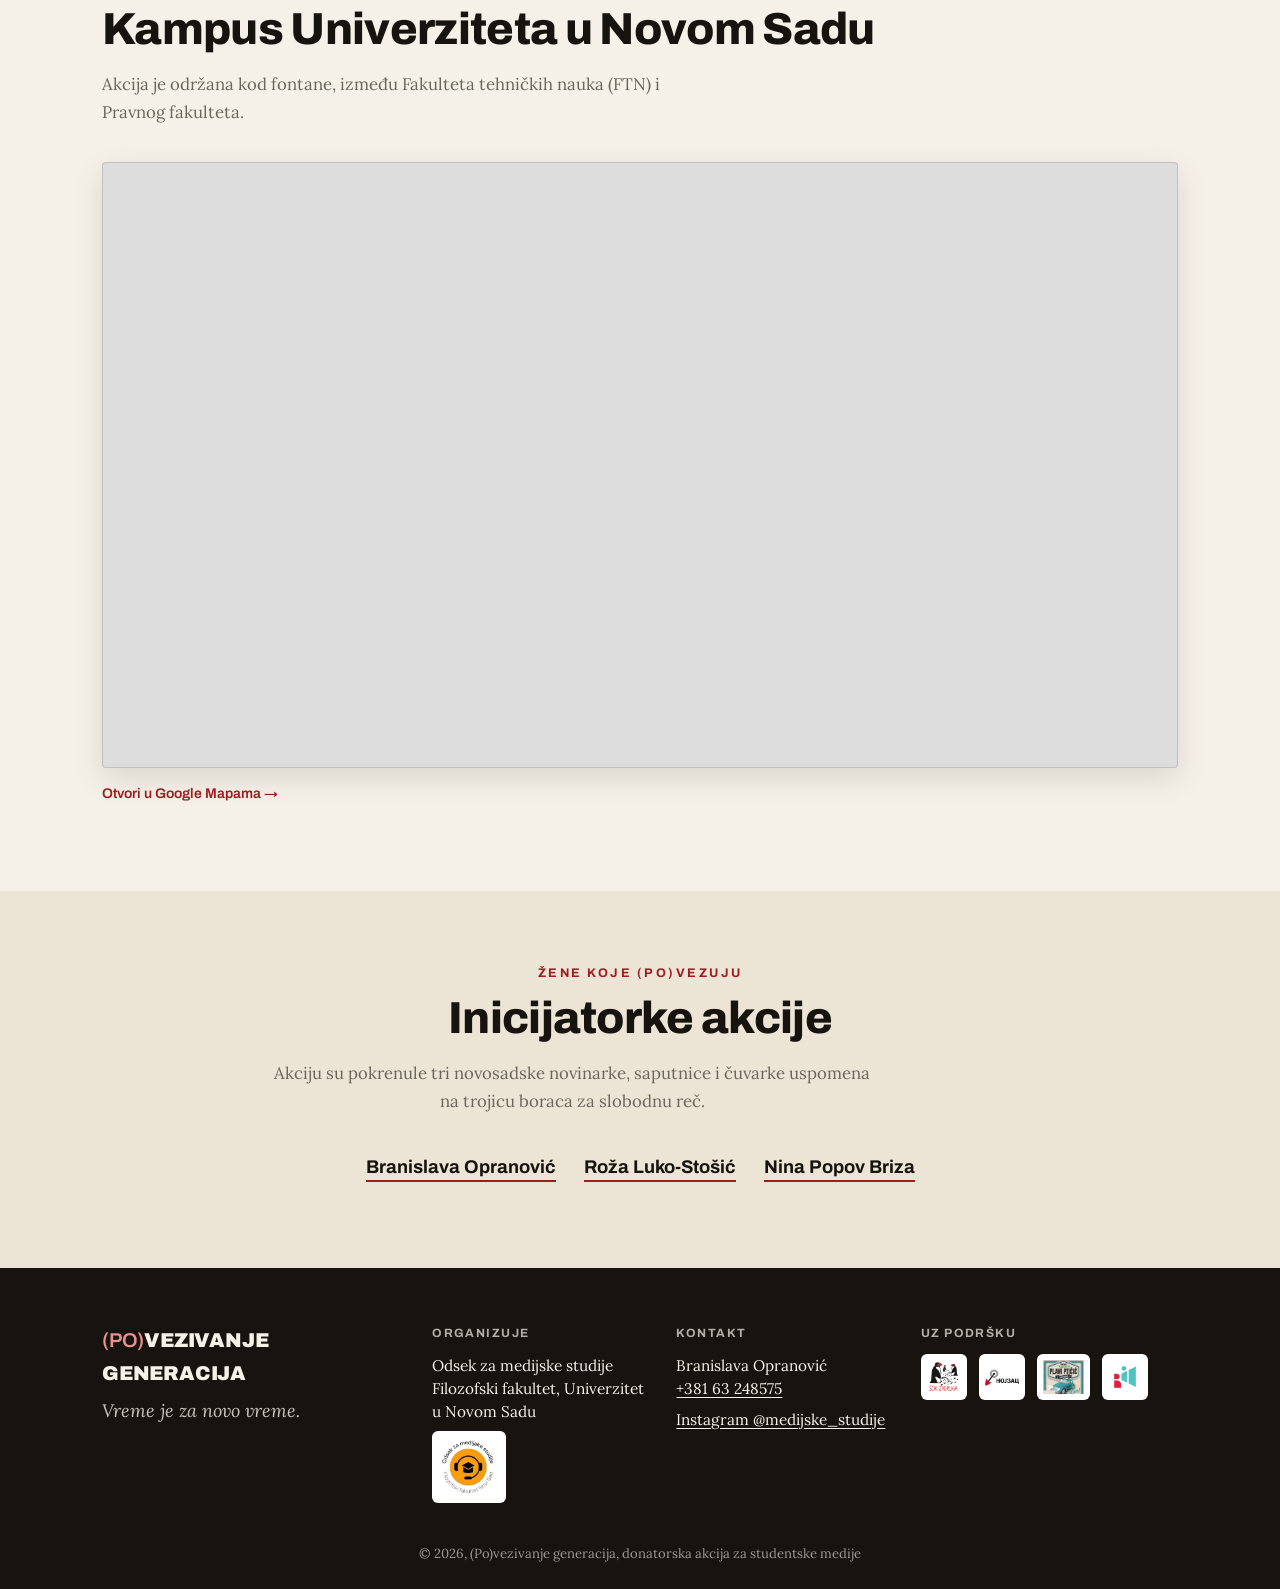
==== commit 6a1b3ea4: "Tekst: doterivanje galerije i opisa akcije - Galerija: 'Trenuci sa kampusa' -> 'Trenuci iz kampusa' " ====
--- a/index.html
+++ b/index.html
@@ -117,7 +117,7 @@
     </p>
 
     <p class="result__beneficiaries-lead">
-      Sav prihod namenjen je studentskim medijima<br />
+      Sav prikupljen novac doniran je studentskim medijima<br />
       <strong>Univerzitetski Odjek</strong> i <strong>Blokada Info</strong>.
     </p>
 
@@ -150,7 +150,7 @@
     <p class="kicker">Galerija</p>
     <h2 class="section__title">Sa događaja</h2>
     <p class="section__intro">
-      Trenuci sa kampusa. Knjige, kravate i ljudi koji su (po)vezali generacije.
+      Trenuci iz kampusa. Knjige, kravate i ljudi koji su (po)vezali generacije.
     </p>
     <p class="section__hint">Kliknite na fotografiju za uvećani prikaz.</p>
 
@@ -286,10 +286,11 @@
     <div class="prose prose--center">
       <p>
         <strong>(Po)vezivanje generacija</strong> je građansko‑studentska donatorska akcija.
-        Tri novosadske novinarke iznele su na sto lične predmete svojih preminulih supruga —
-        knjige, kravate i druge dragocenosti novinara <strong>Petra Petrovića</strong>,
-        profesora i novinara <strong>Jana Brize</strong> i inženjera <strong>Jovana Stošića</strong>.
-        Građani su ih kupovinom poneli kući, a sav prihod otišao je studentskim medijima.
+        Tri novosadske novinarke, profesionalne i životne saputnice trojice preminulih,
+        iznele su na sto lične predmete svojih supruga: knjige, kravate i druge dragocenosti
+        novinara <strong>Petra Petrovića</strong>, profesora i novinara <strong>Jana Brize</strong>
+        i inženjera <strong>Jovana Stošića</strong>.
+        Građani su ih kupovinom poneli kući, a sav novac otišao je studentskim medijima.
       </p>
       <p>
         Predmeti onih koji su decenijama branili slobodnu i istinitu reč postali su podrška
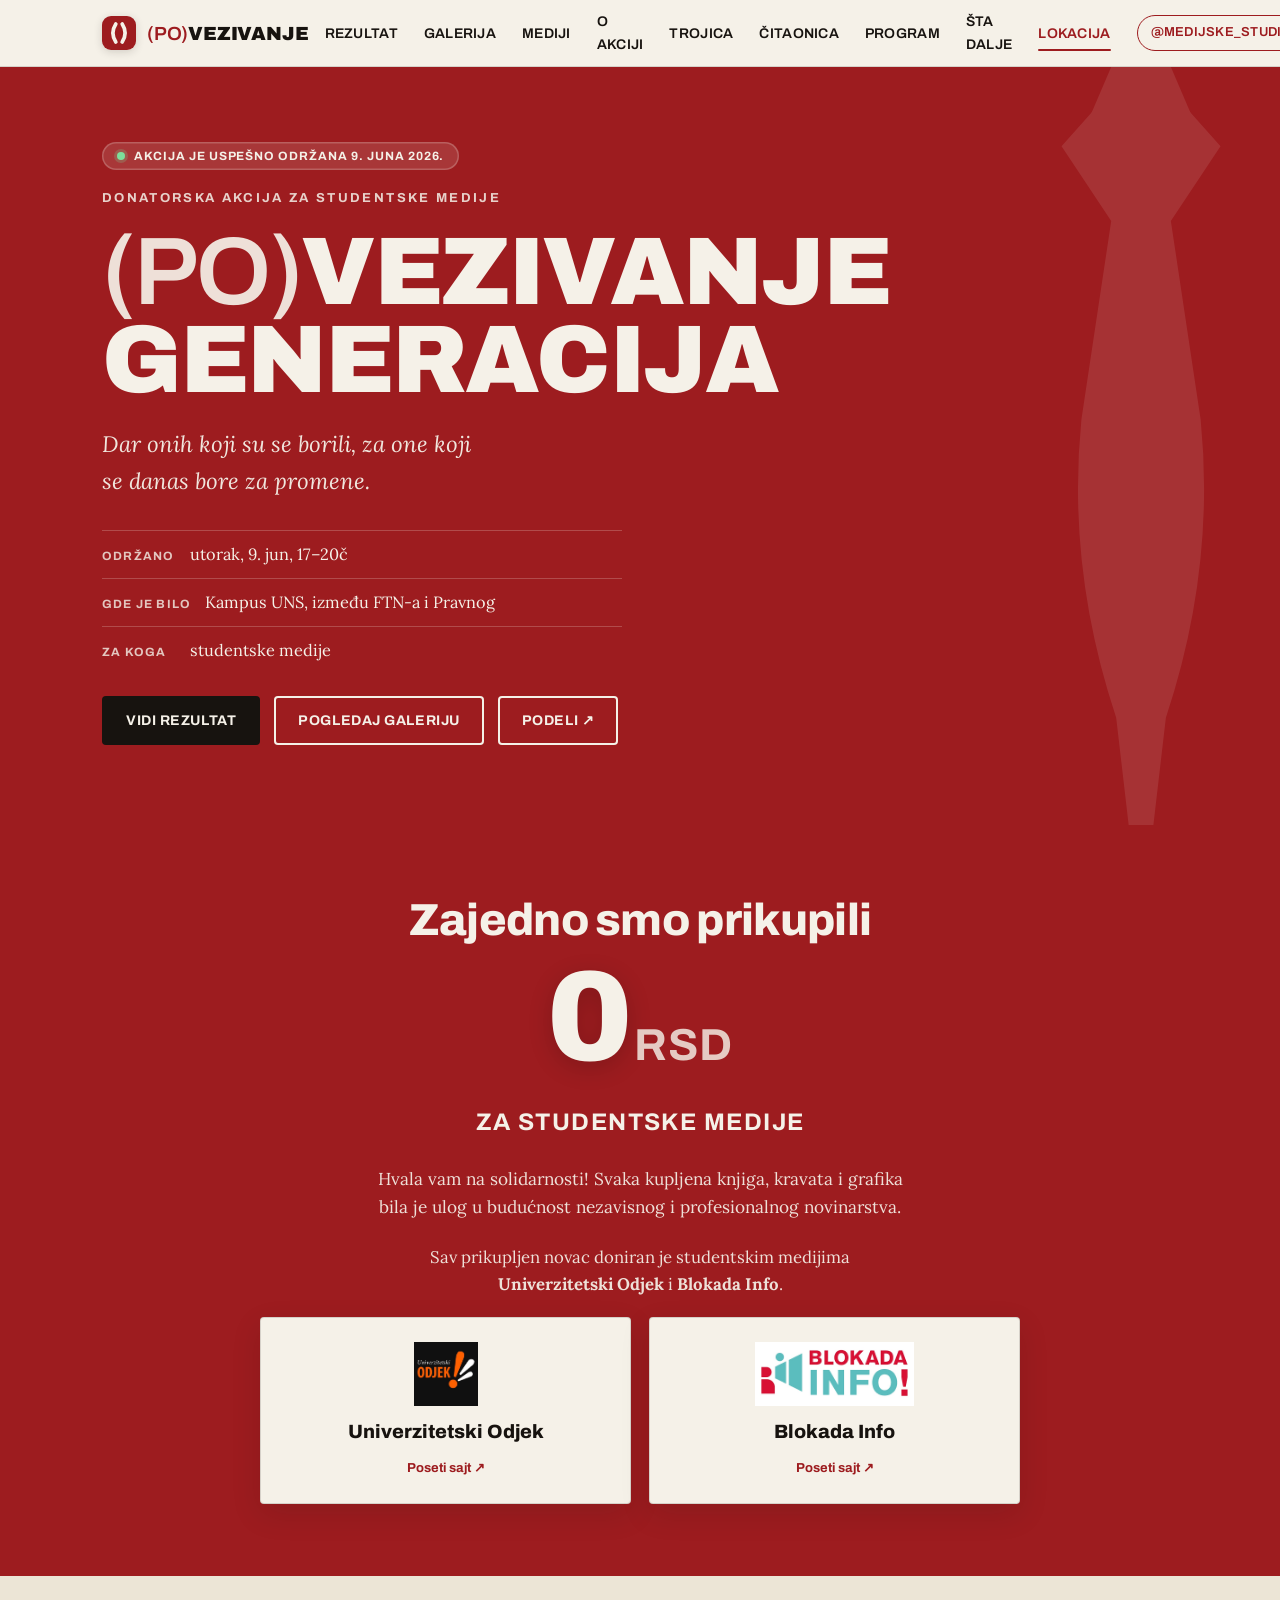
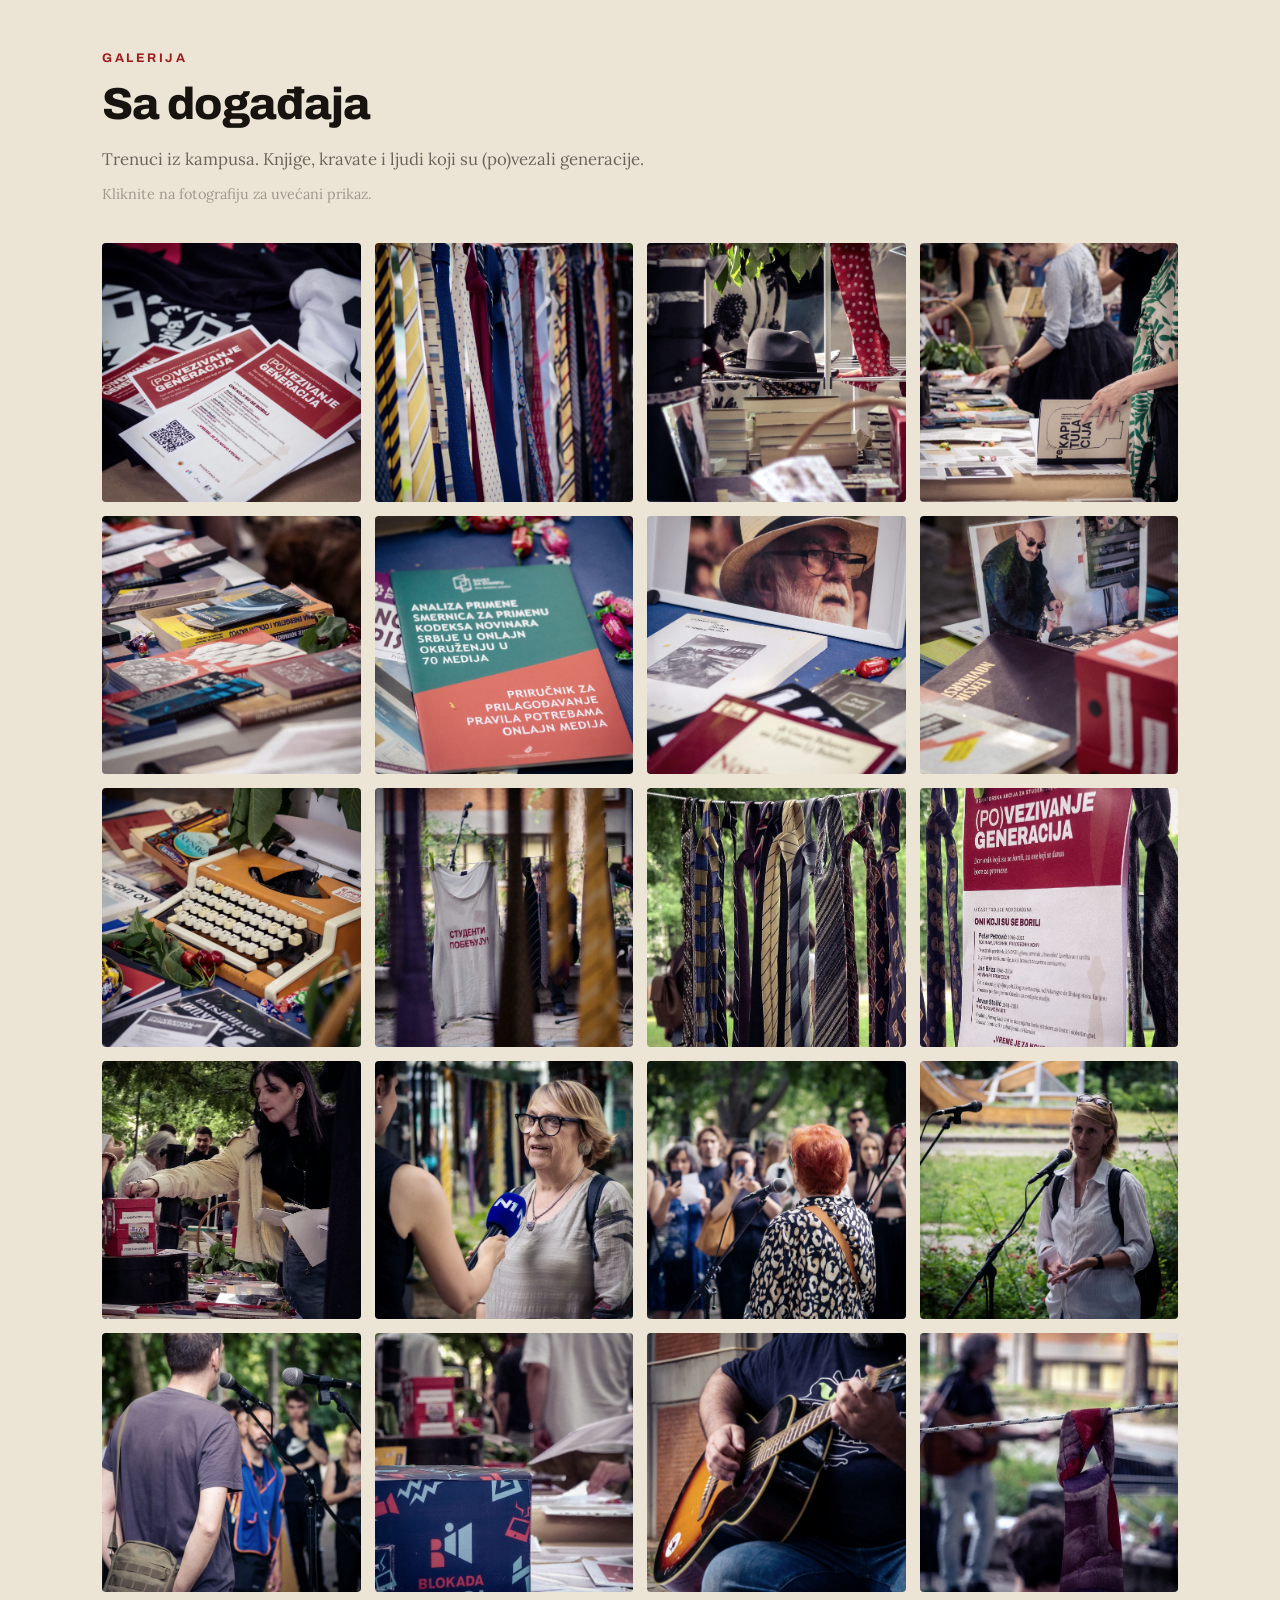
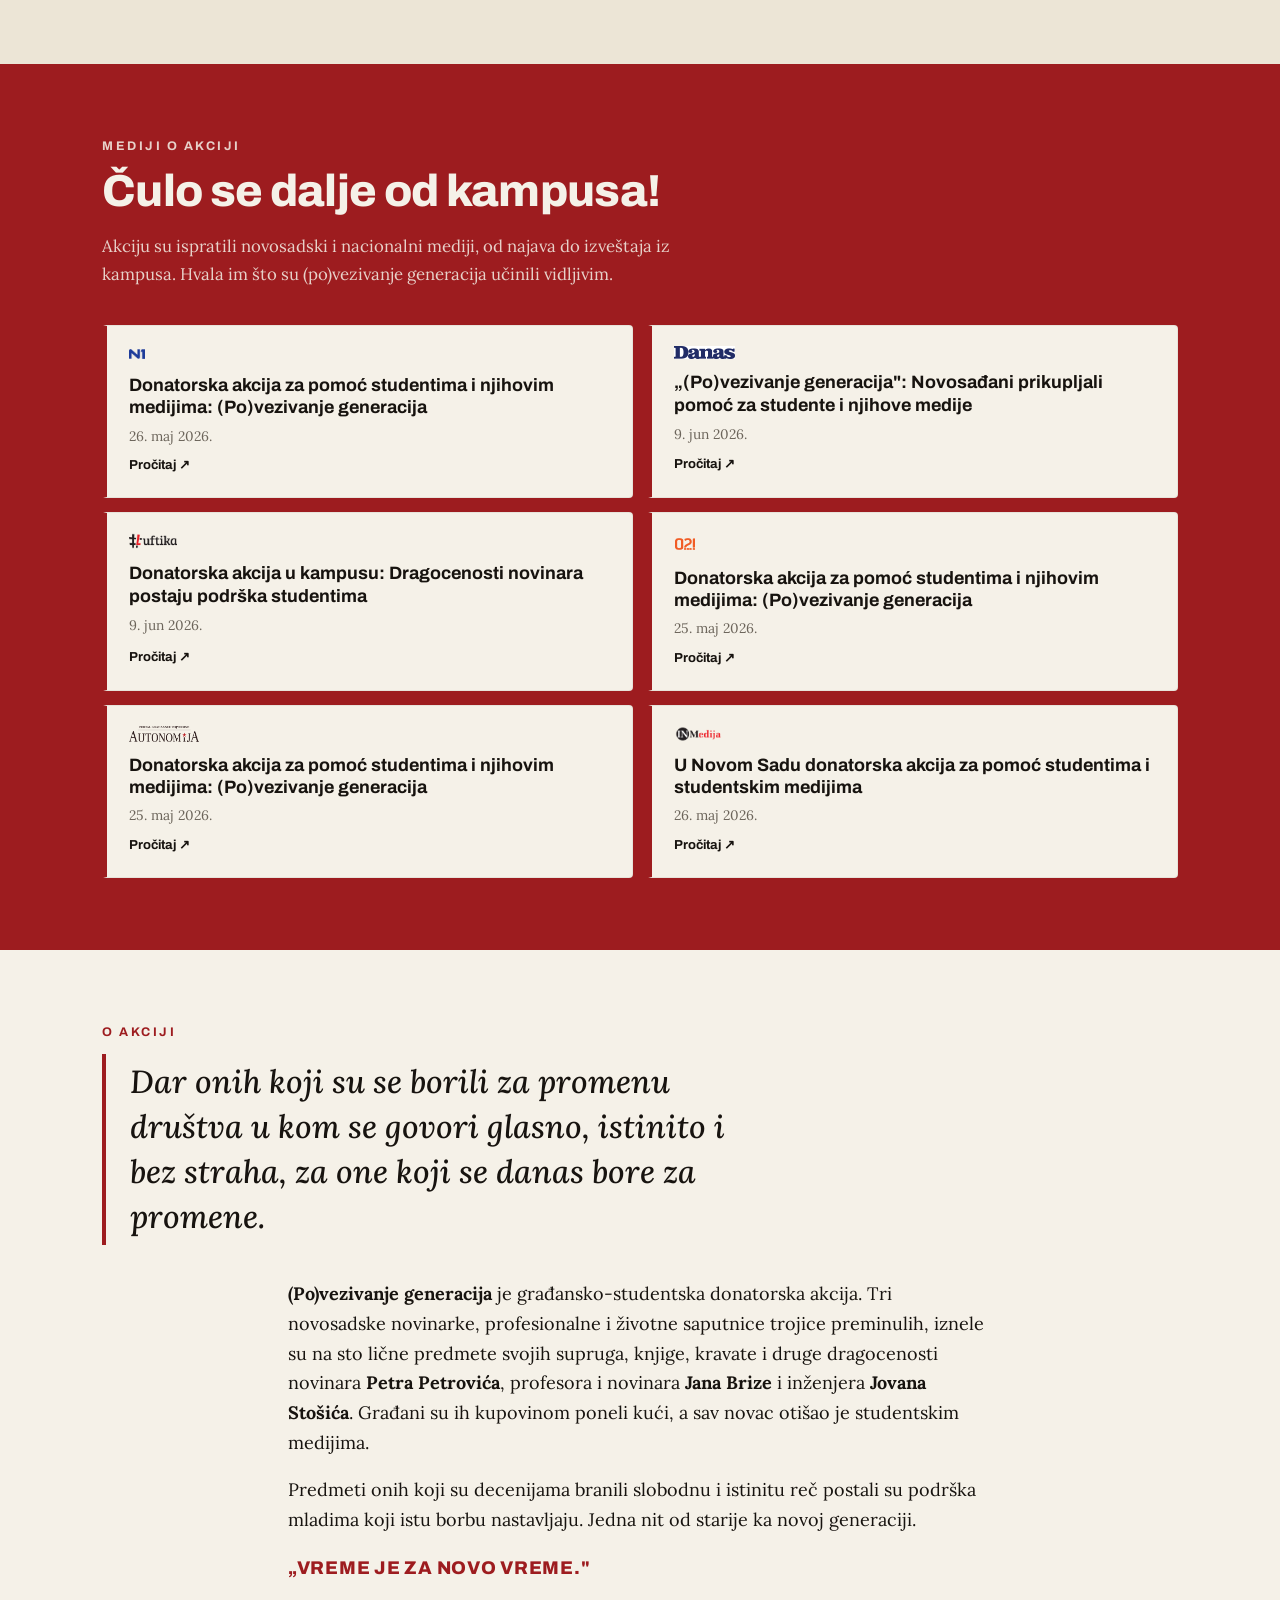
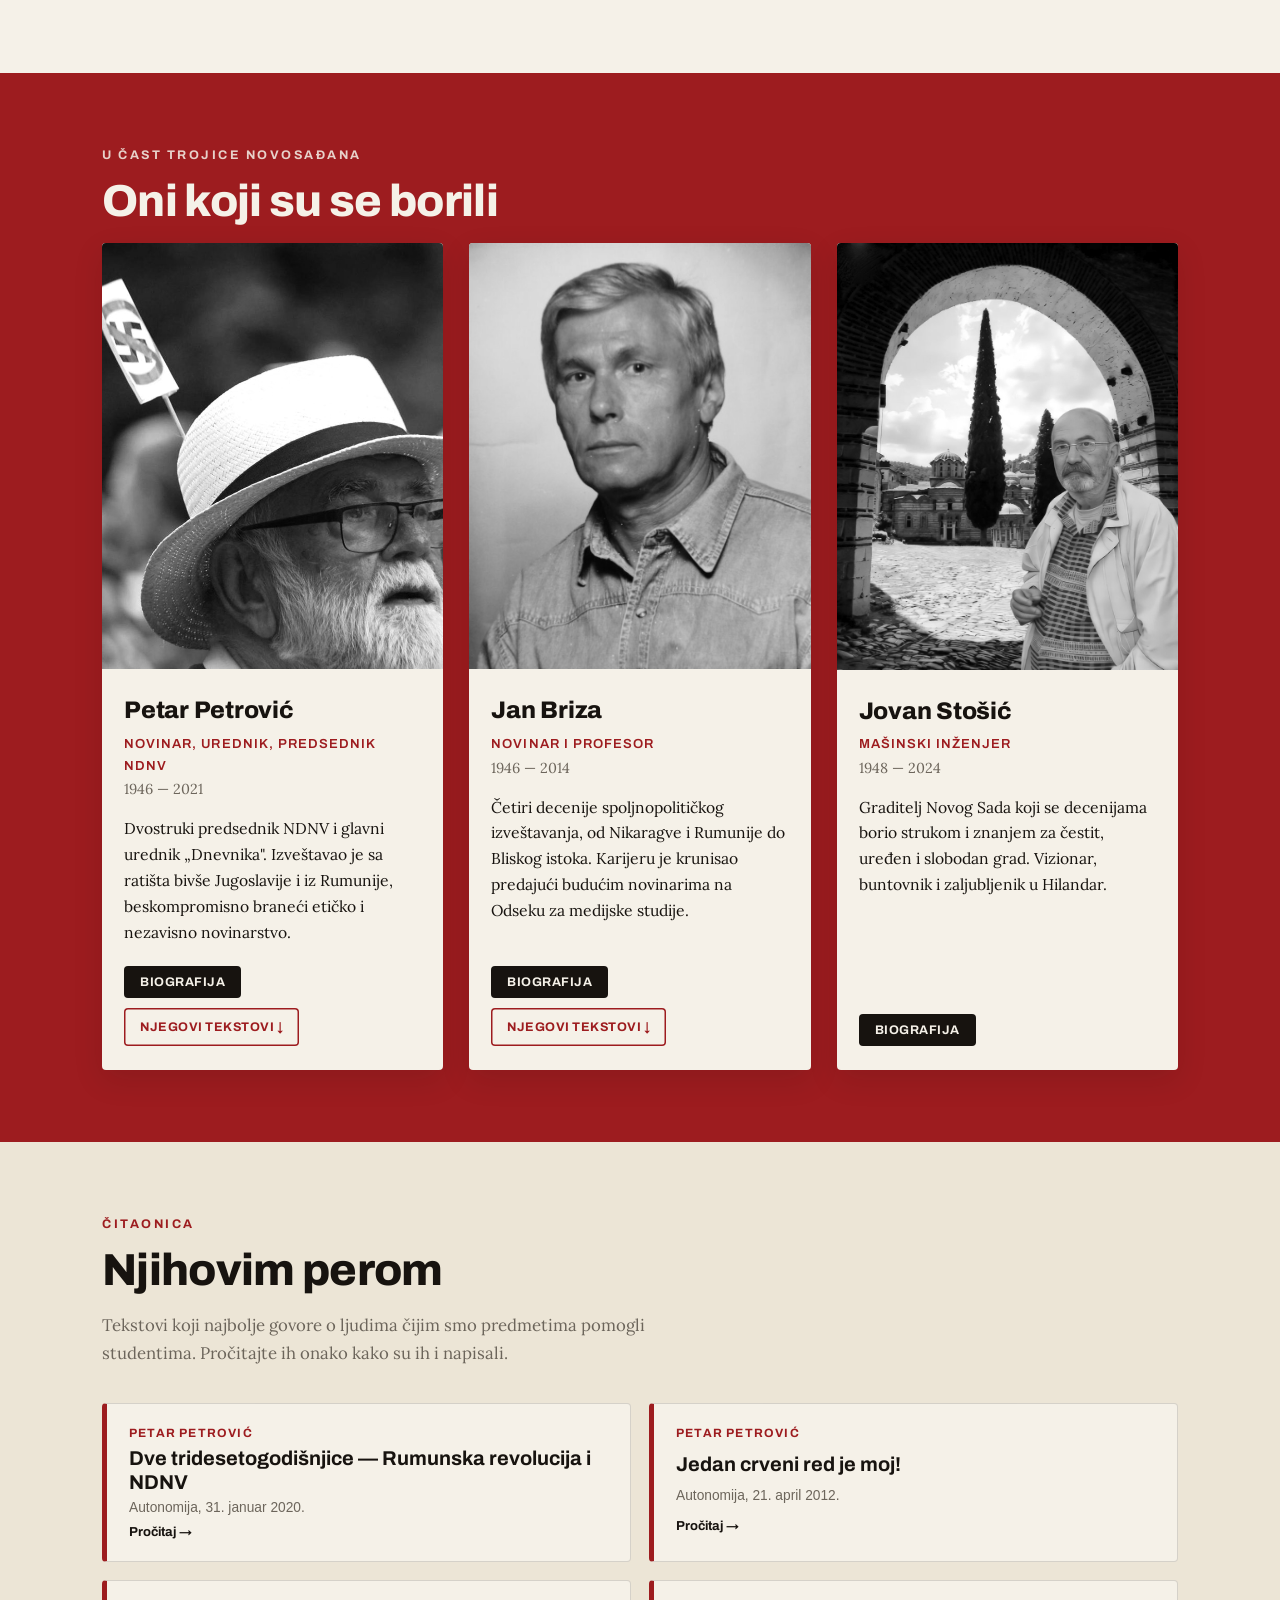
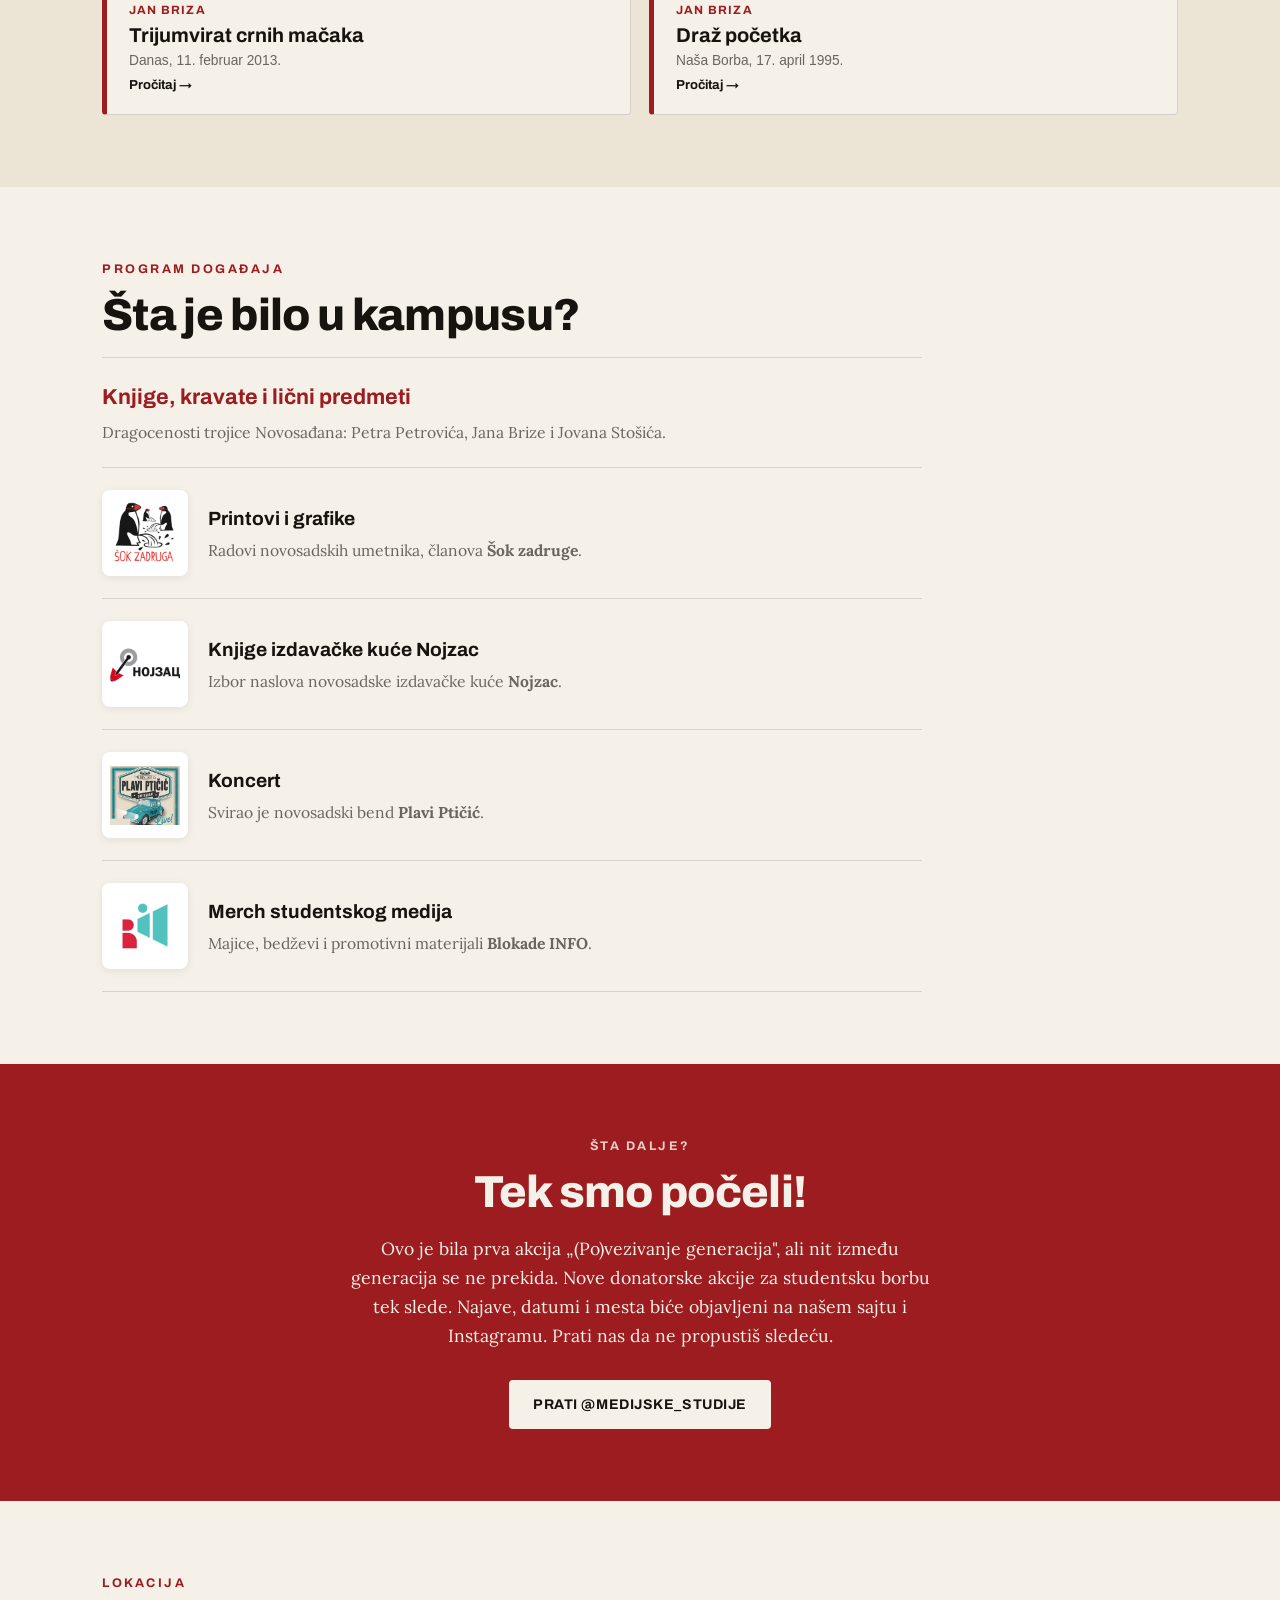
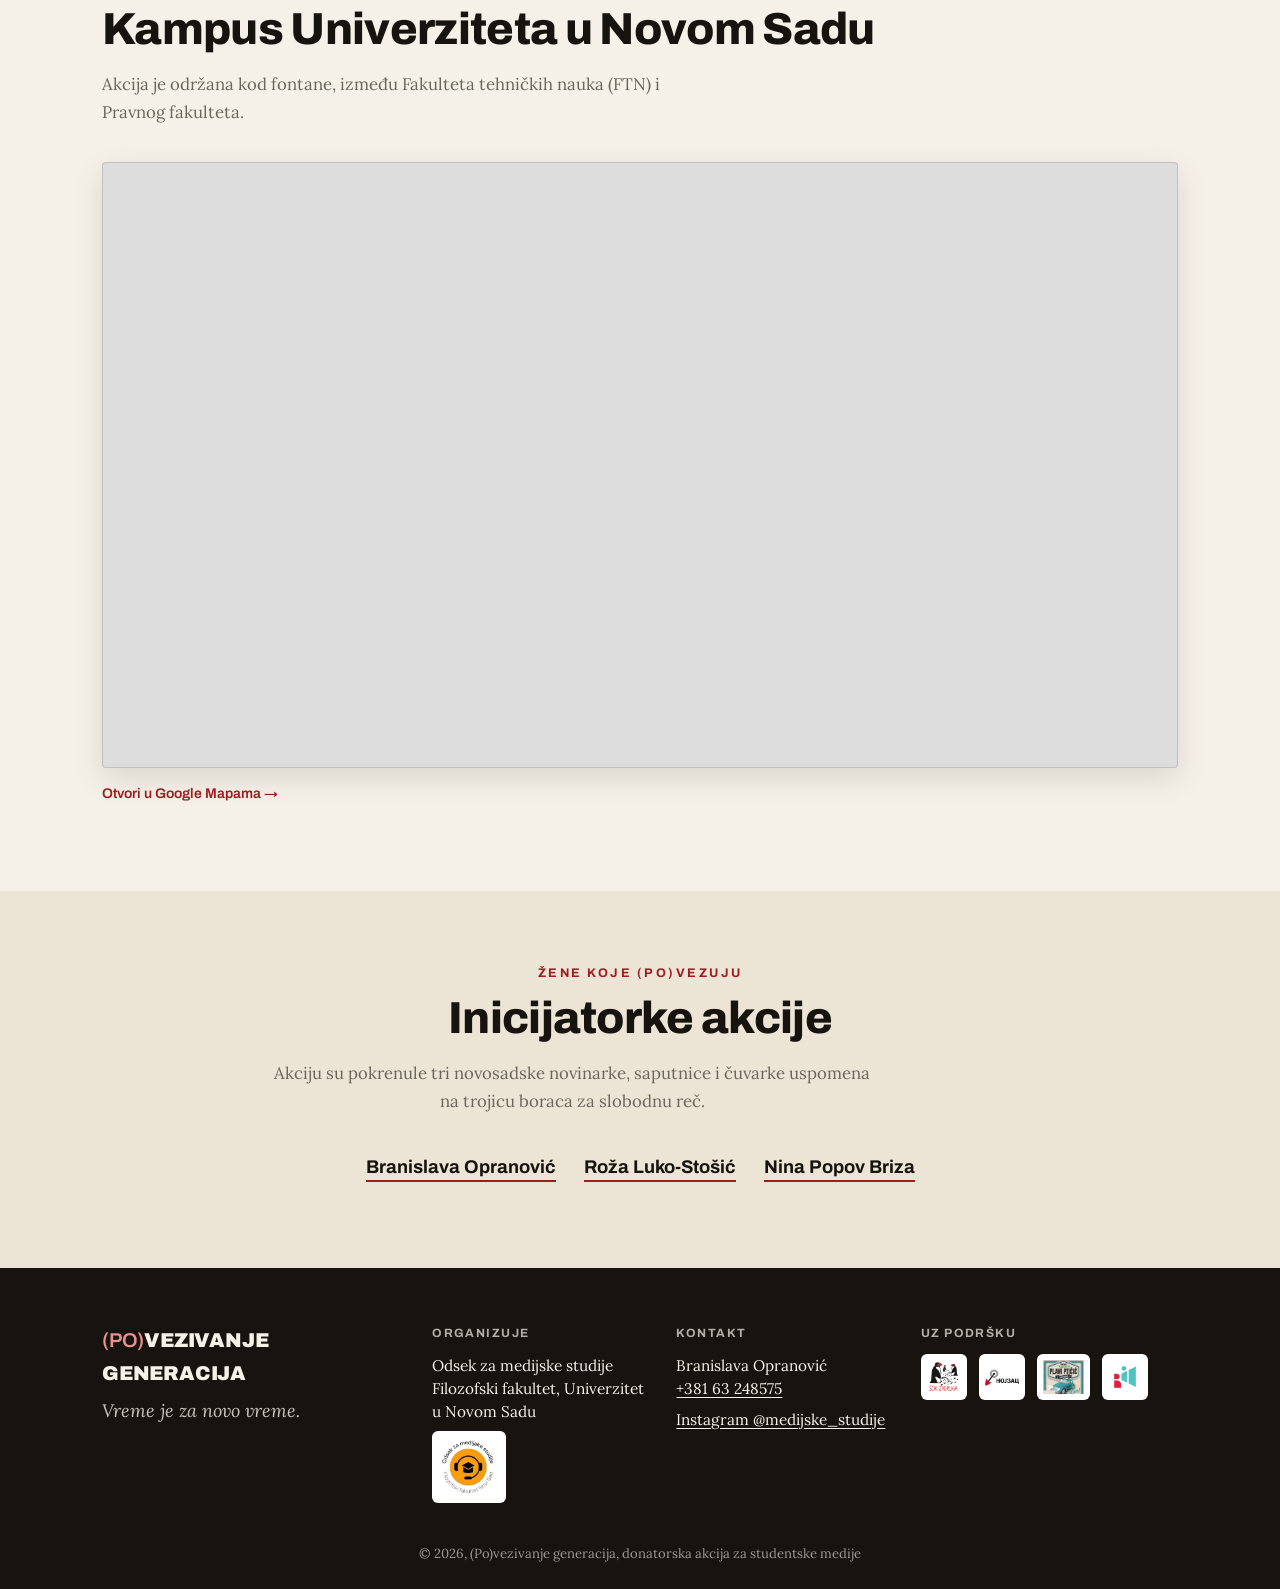
==== commit 84b49458: "Opis akcije: dvotačka -> zarez + deploy skripta - 'predmete svojih supruga:' -> '... supruga,' - dep" ====
--- a/index.html
+++ b/index.html
@@ -287,7 +287,7 @@
       <p>
         <strong>(Po)vezivanje generacija</strong> je građansko‑studentska donatorska akcija.
         Tri novosadske novinarke, profesionalne i životne saputnice trojice preminulih,
-        iznele su na sto lične predmete svojih supruga: knjige, kravate i druge dragocenosti
+        iznele su na sto lične predmete svojih supruga, knjige, kravate i druge dragocenosti
         novinara <strong>Petra Petrovića</strong>, profesora i novinara <strong>Jana Brize</strong>
         i inženjera <strong>Jovana Stošića</strong>.
         Građani su ih kupovinom poneli kući, a sav novac otišao je studentskim medijima.
